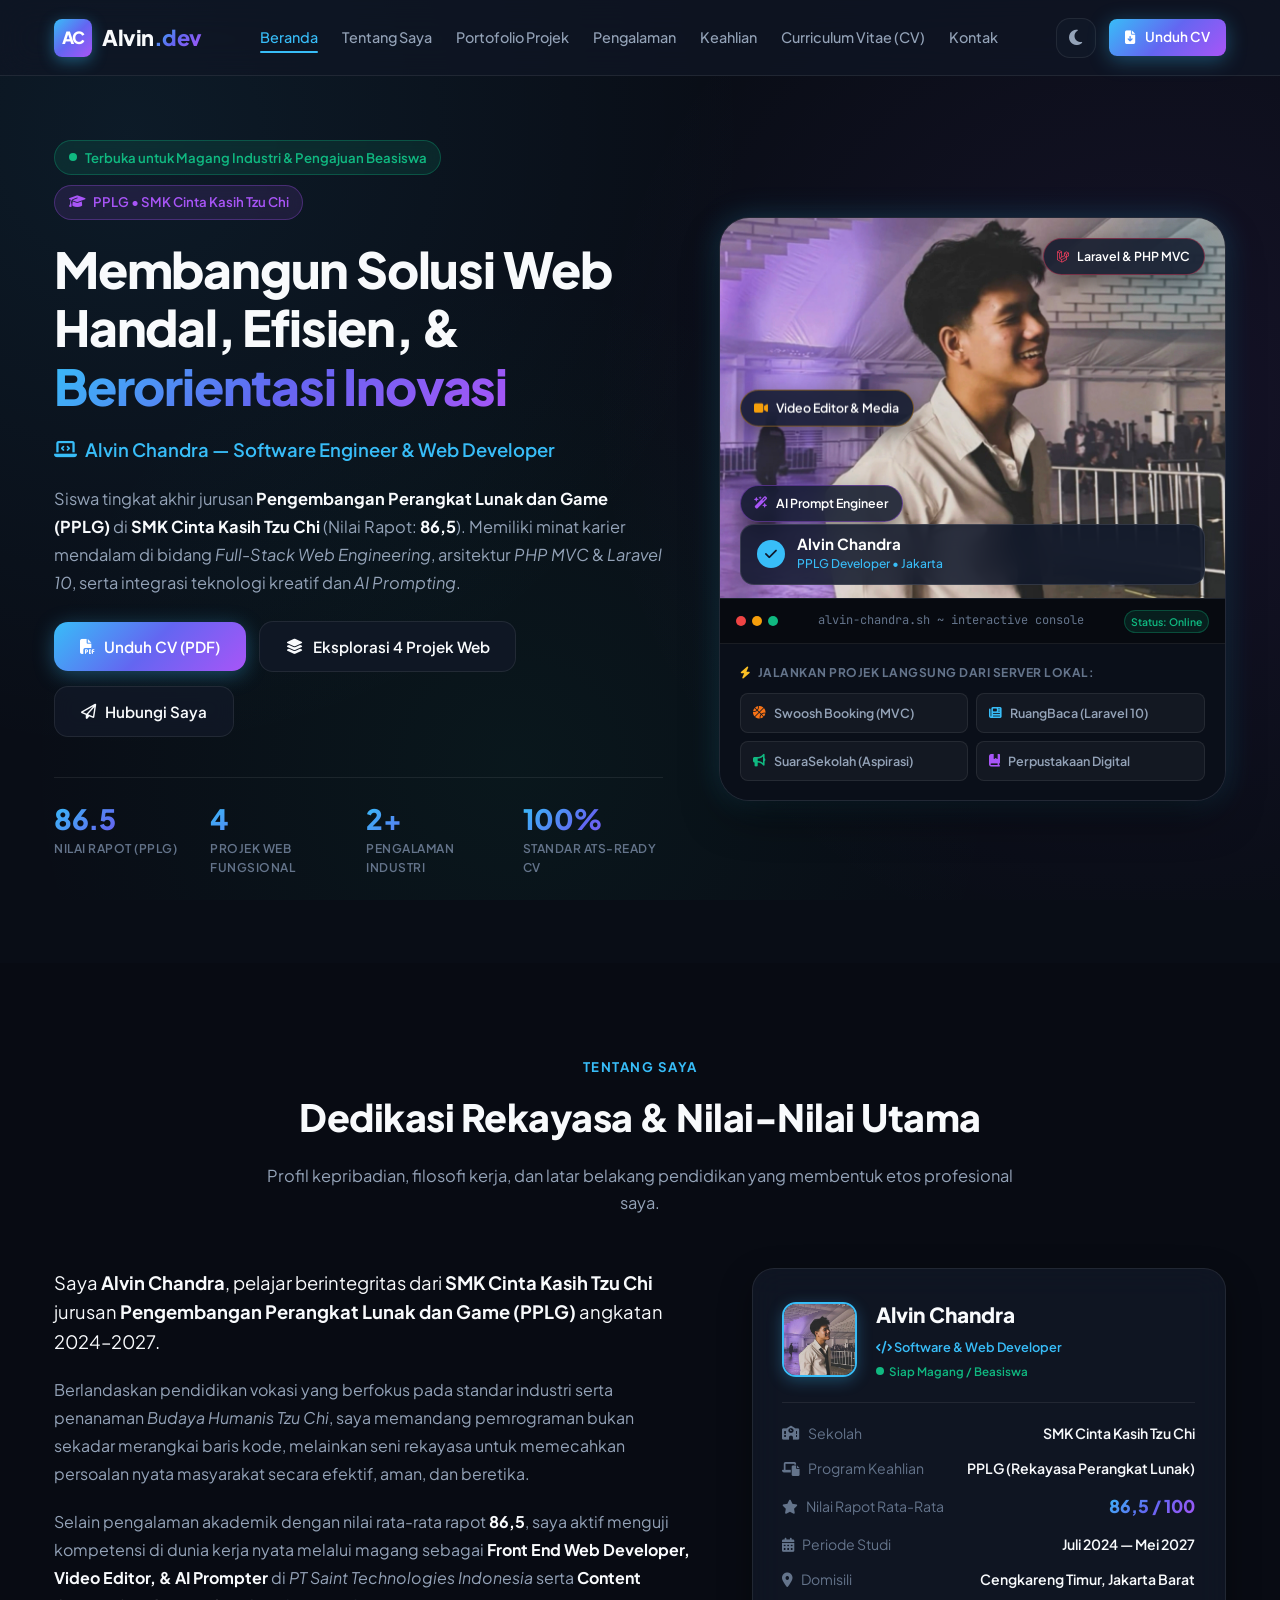
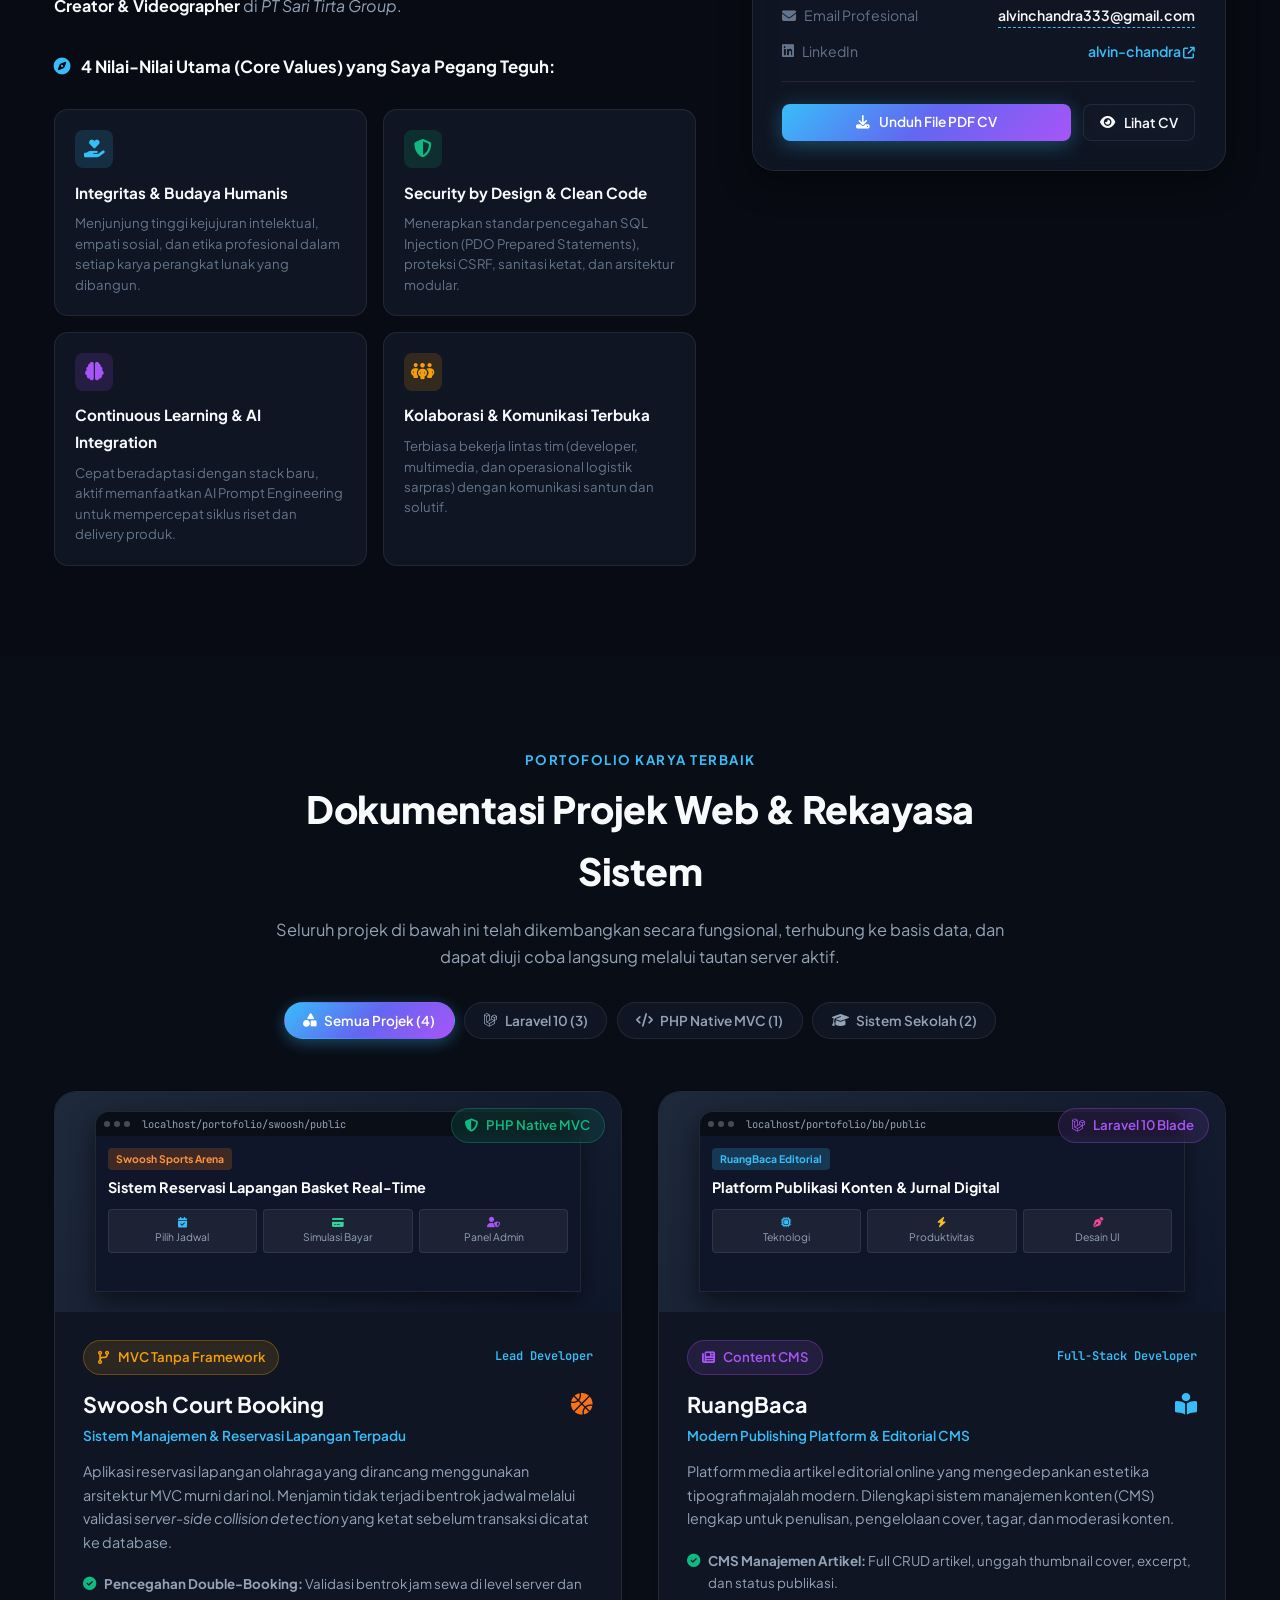
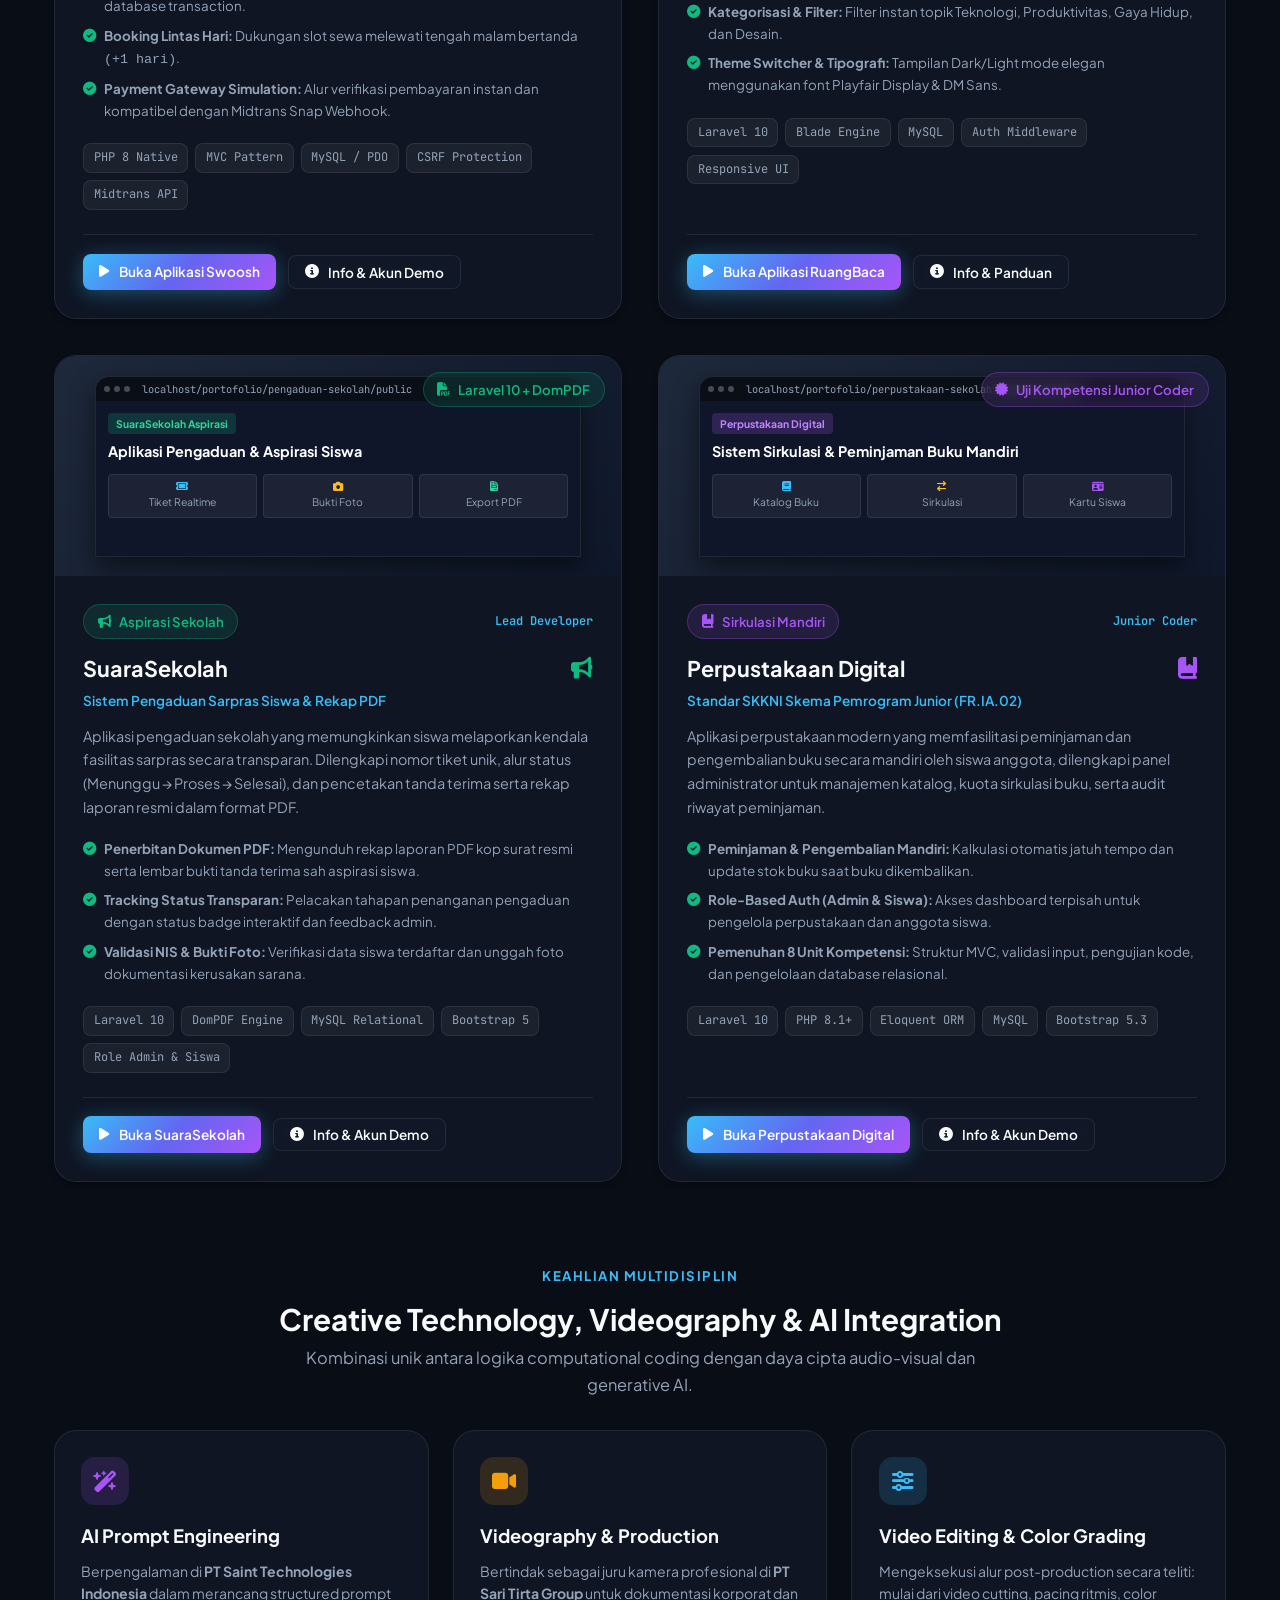
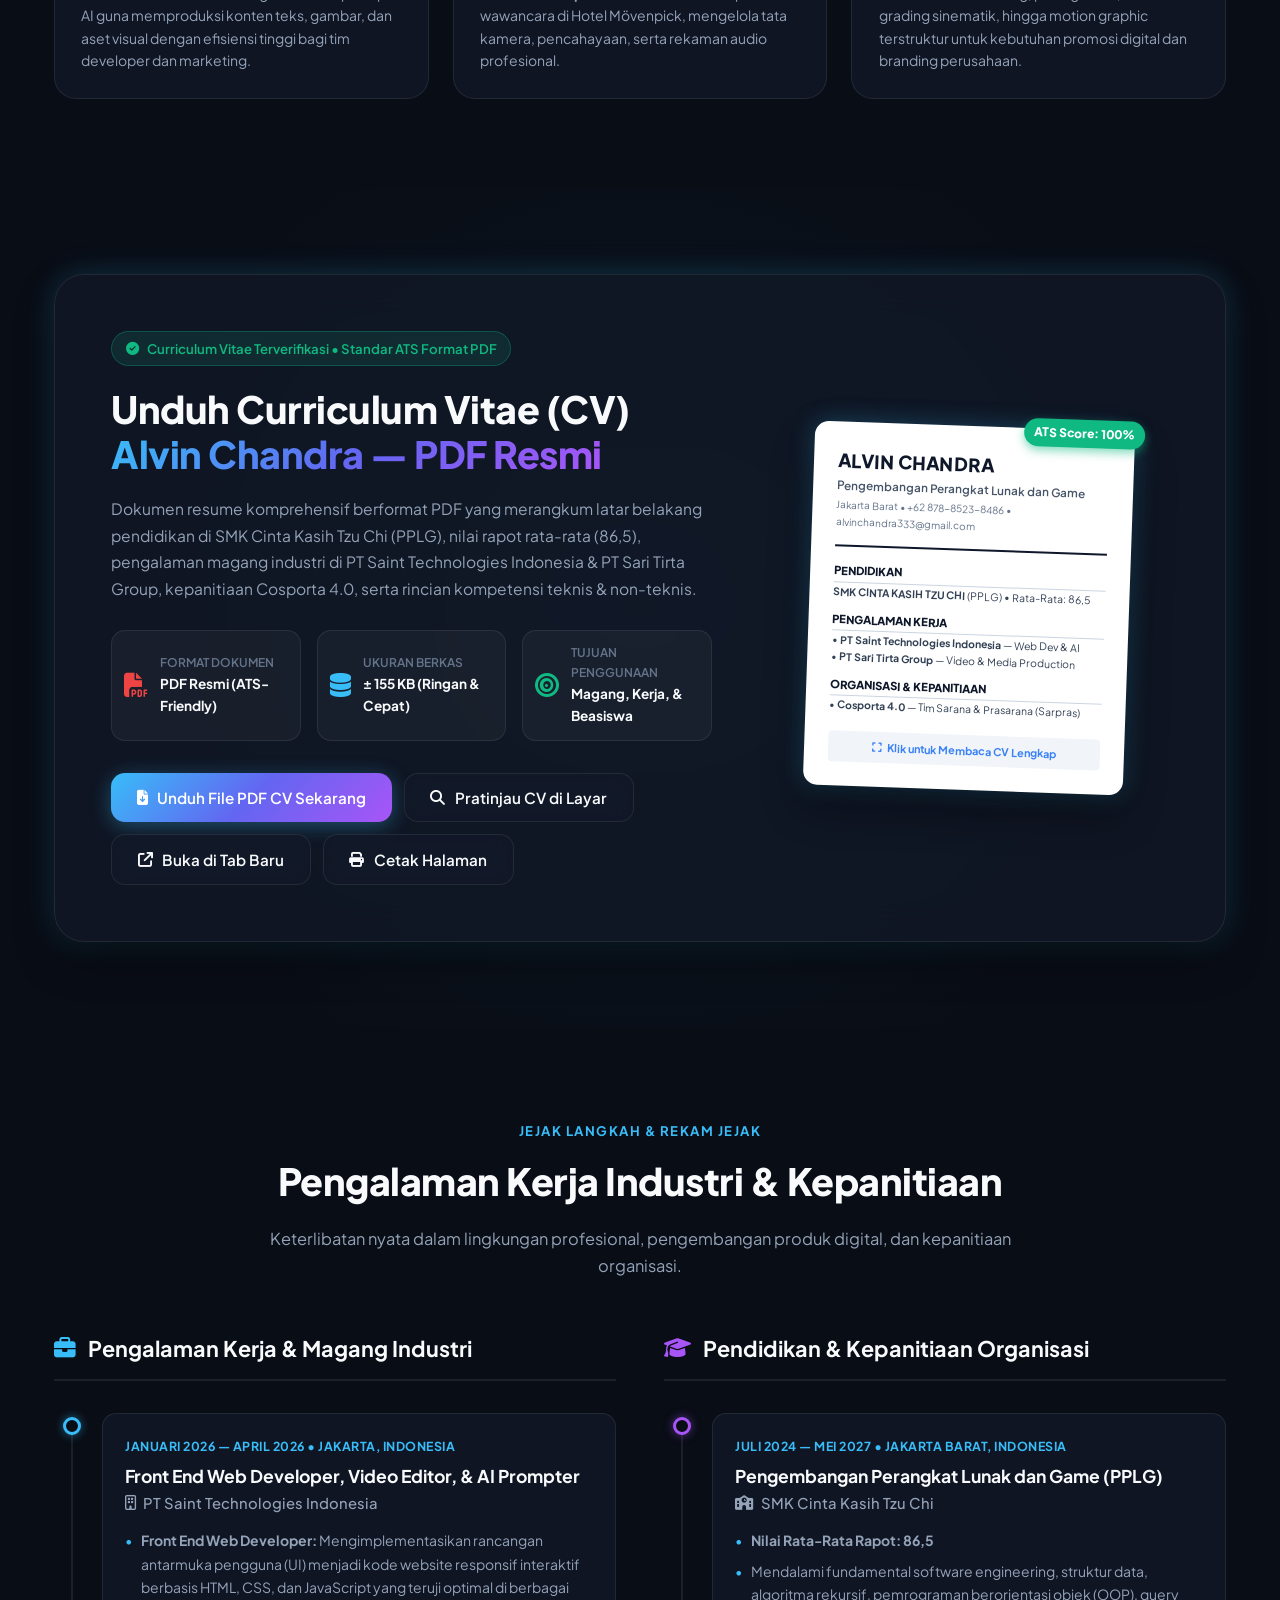
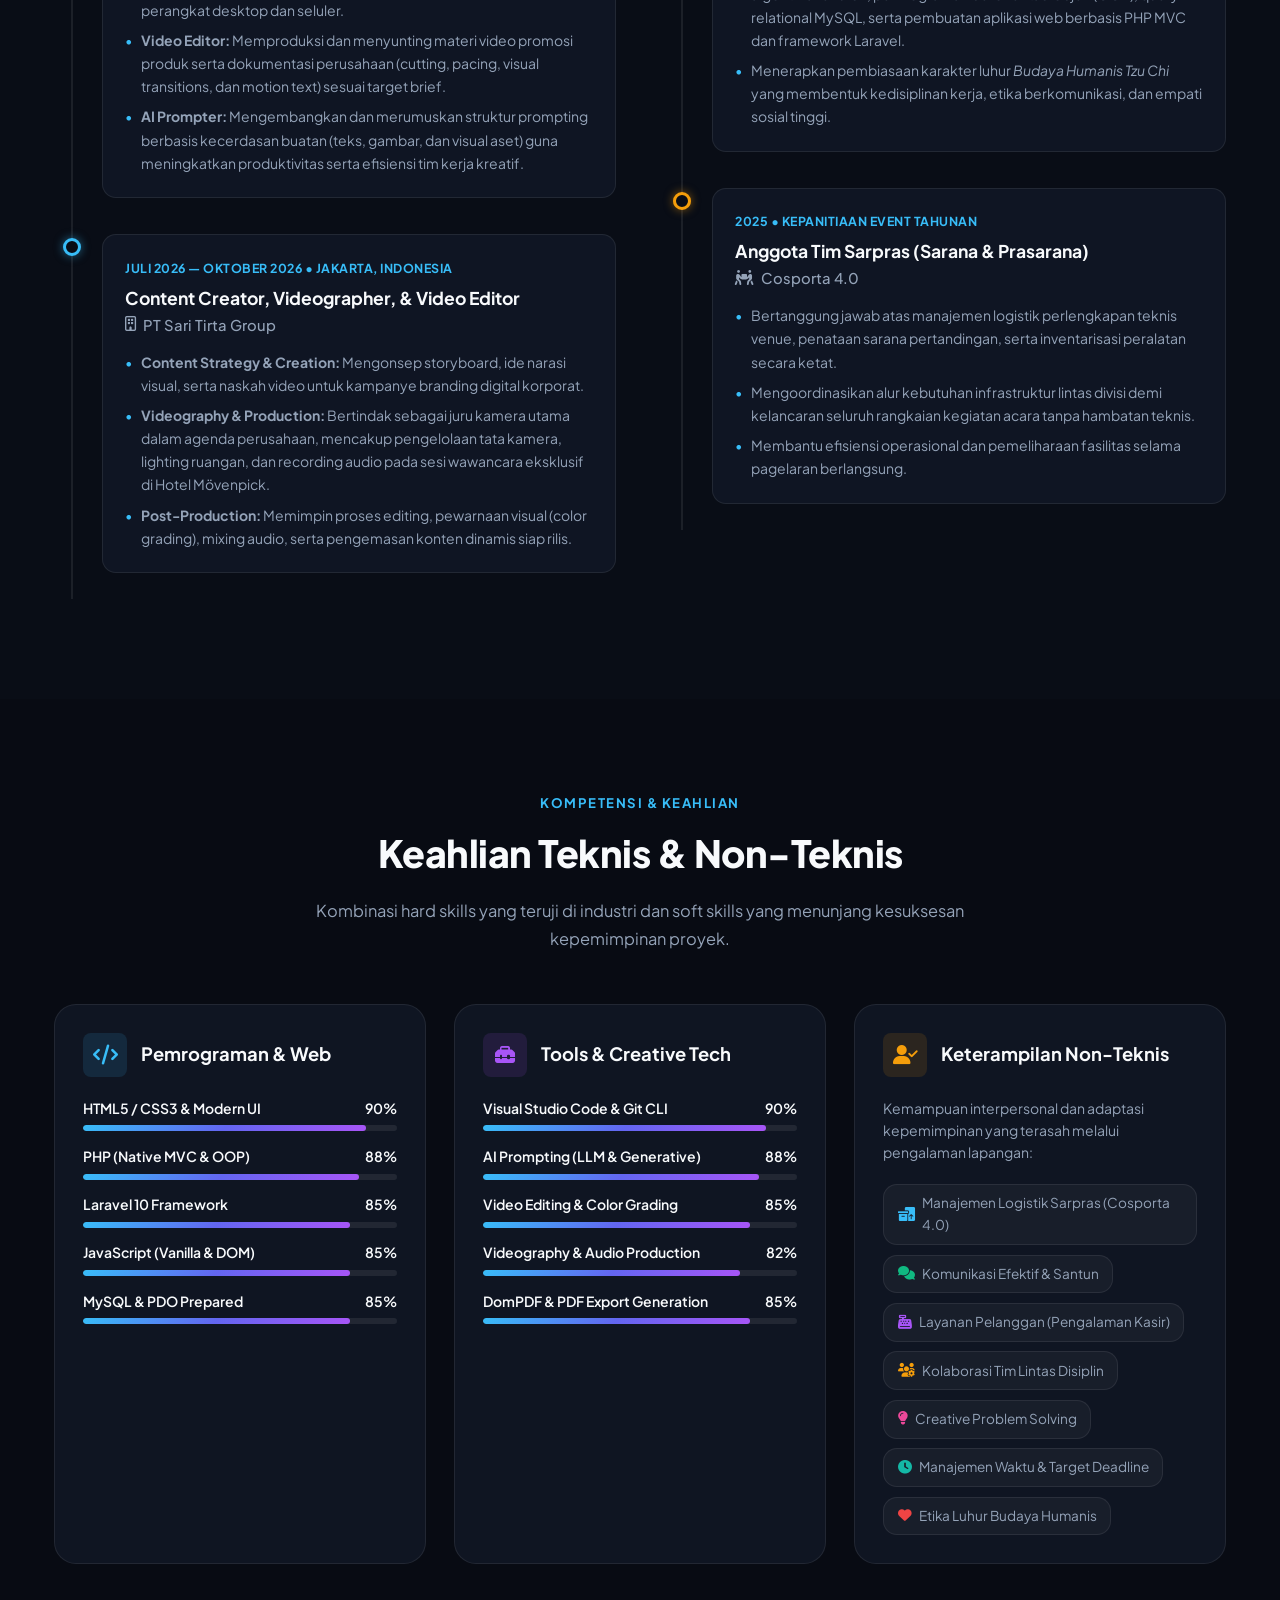
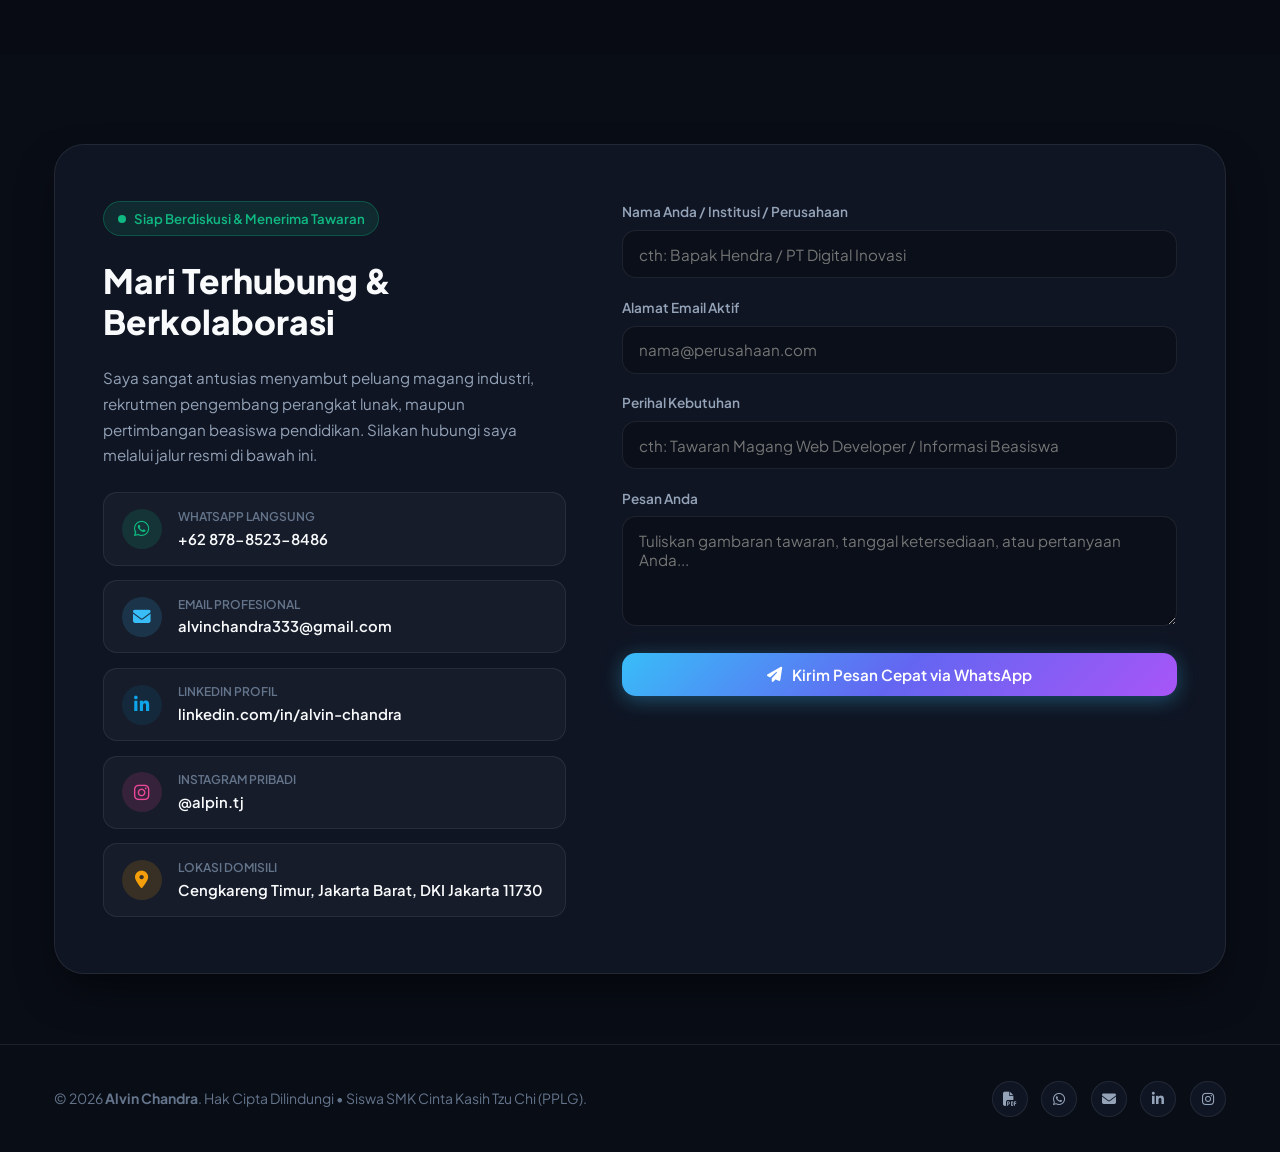
==== index.html @ ab81eb37 "feat: complete Alvin Chandra portfolio with ATS CV, new projects showcase, and responsive cyber-bent" ====
<!DOCTYPE html>
<html lang="id" data-theme="dark">
<head>
    <meta charset="UTF-8">
    <meta name="viewport" content="width=device-width, initial-scale=1.0">
    <title>Alvin Chandra — Portofolio Digital & Rekayasa Perangkat Lunak</title>
    <meta name="description" content="Portofolio resmi Alvin Chandra — Siswa SMK Cinta Kasih Tzu Chi (PPLG), Full-Stack Web Developer (PHP MVC & Laravel 10), AI Prompt Engineer, dan Multimedia Creator.">
    <meta name="author" content="Alvin Chandra">
    <meta name="keywords" content="Alvin Chandra, Portofolio, SMK Cinta Kasih Tzu Chi, PPLG, Web Developer, Laravel 10, PHP MVC, CV ATS, Magang, Beasiswa">
    
    <!-- Google Fonts -->
    <link rel="preconnect" href="https://fonts.googleapis.com">
    <link rel="preconnect" href="https://fonts.gstatic.com" crossorigin>
    <link href="https://fonts.googleapis.com/css2?family=Plus+Jakarta+Sans:ital,wght@0,300;0,400;0,500;0,600;0,700;0,800;1,400&family=JetBrains+Mono:wght@400;500;600;700&family=Playfair+Display:wght@600;700&display=swap" rel="stylesheet">
    
    <!-- Font Awesome 6 Icons -->
    <link rel="stylesheet" href="https://cdnjs.cloudflare.com/ajax/libs/font-awesome/6.5.1/css/all.min.css">
    
    <!-- Custom Stylesheet -->
    <link rel="stylesheet" href="assets/css/style.css">
    
    <link rel="icon" href="data:image/svg+xml,<svg xmlns=%22http://www.w3.org/2000/svg%22 viewBox=%220 0 100 100%22><text y=%22.9em%22 font-size=%2290%22>⚡</text></svg>">
</head>
<body>

    <!-- ==========================================================================
         NAVIGATION HEADER
         ========================================================================== -->
    <header class="site-nav">
        <div class="container nav-container">
            <a href="#home" class="brand-logo" aria-label="Alvin Chandra Portfolio Beranda">
                <span class="brand-icon">AC</span>
                <span>Alvin<span class="text-gradient">.dev</span></span>
            </a>

            <nav class="nav-links" id="nav-links">
                <a href="#home" class="nav-link active">Beranda</a>
                <a href="#about" class="nav-link">Tentang Saya</a>
                <a href="#projects" class="nav-link">Portofolio Projek</a>
                <a href="#experience" class="nav-link">Pengalaman</a>
                <a href="#skills" class="nav-link">Keahlian</a>
                <a href="#cv" class="nav-link">Curriculum Vitae (CV)</a>
                <a href="#contact" class="nav-link">Kontak</a>
            </nav>

            <div class="nav-controls">
                <button class="theme-toggle-btn" id="theme-toggle-btn" type="button" aria-label="Ubah Tema" title="Ubah Tema (Dark/Light)">
                    <i class="fa-solid fa-moon"></i>
                </button>
                <a href="assets/CV-Alvin-Chandra.pdf" download="CV-Alvin-Chandra.pdf" class="btn btn-primary btn-sm cv-nav-btn" title="Unduh CV Format PDF">
                    <i class="fa-solid fa-file-arrow-down"></i> Unduh CV
                </a>
                <button class="hamburger-btn" id="hamburger-btn" type="button" aria-label="Buka Menu Navigasi">
                    <i class="fa-solid fa-bars"></i>
                </button>
            </div>
        </div>
    </header>

    <!-- ==========================================================================
         HERO SECTION (BERANDA & PERSONAL BRANDING)
         ========================================================================== -->
    <section class="hero-section" id="home">
        <div class="container">
            <div class="hero-grid">
                <!-- Left: Personal Branding & Introduction -->
                <div class="hero-content">
                    <div class="hero-badge-wrap">
                        <span class="badge badge-emerald">
                            <span class="pulse-dot"></span>
                            <span>Terbuka untuk Magang Industri & Pengajuan Beasiswa</span>
                        </span>
                        <span class="badge badge-purple">
                            <i class="fa-solid fa-graduation-cap"></i> PPLG • SMK Cinta Kasih Tzu Chi
                        </span>
                    </div>

                    <h1 class="hero-title">
                        Membangun Solusi Web Handal, Efisien, & <br>
                        <span class="text-gradient">Berorientasi Inovasi</span>
                    </h1>

                    <div class="hero-subtitle">
                        <i class="fa-solid fa-laptop-code"></i>
                        <span>Alvin Chandra — Software Engineer & Web Developer</span>
                    </div>

                    <p class="hero-desc">
                        Siswa tingkat akhir jurusan <strong>Pengembangan Perangkat Lunak dan Game (PPLG)</strong> di <strong>SMK Cinta Kasih Tzu Chi</strong> (Nilai Rapot: <strong>86,5</strong>). Memiliki minat karier mendalam di bidang <em>Full-Stack Web Engineering</em>, arsitektur <em>PHP MVC</em> &amp; <em>Laravel 10</em>, serta integrasi teknologi kreatif dan <em>AI Prompting</em>.
                    </p>

                    <div class="hero-actions">
                        <a href="assets/CV-Alvin-Chandra.pdf" download="CV-Alvin-Chandra.pdf" class="btn btn-primary">
                            <i class="fa-solid fa-file-pdf"></i> Unduh CV (PDF)
                        </a>
                        <a href="#projects" class="btn btn-outline">
                            <i class="fa-solid fa-layer-group"></i> Eksplorasi 4 Projek Web
                        </a>
                        <a href="#contact" class="btn btn-outline">
                            <i class="fa-regular fa-paper-plane"></i> Hubungi Saya
                        </a>
                    </div>

                    <div class="hero-stats">
                        <div class="stat-item">
                            <span class="stat-number text-gradient">86.5</span>
                            <span class="stat-label">Nilai Rapot (PPLG)</span>
                        </div>
                        <div class="stat-item">
                            <span class="stat-number text-gradient">4</span>
                            <span class="stat-label">Projek Web Fungsional</span>
                        </div>
                        <div class="stat-item">
                            <span class="stat-number text-gradient">2+</span>
                            <span class="stat-label">Pengalaman Industri</span>
                        </div>
                        <div class="stat-item">
                            <span class="stat-number text-gradient">100%</span>
                            <span class="stat-label">Standar ATS-Ready CV</span>
                        </div>
                    </div>
                </div>

                <!-- Right: Unique Alvin Chandra Portrait Card & Interactive Terminal -->
                <div class="hero-visual">
                    <div class="profile-hero-card">
                        <!-- Glow Aura Decoration -->
                        <div class="profile-glow-aura"></div>

                        <!-- Portrait Image Wrapper -->
                        <div class="portrait-container">
                            <img src="assets/images/alvin-chandra.jpg" alt="Foto Alvin Chandra - Siswa SMK Cinta Kasih Tzu Chi" class="portrait-img">
                            
                            <!-- Floating Interactive Chips -->
                            <div class="floating-chip chip-top-right">
                                <i class="fa-brands fa-laravel" style="color: #f43f5e;"></i>
                                <span>Laravel &amp; PHP MVC</span>
                            </div>

                            <div class="floating-chip chip-bottom-left">
                                <i class="fa-solid fa-wand-magic-sparkles" style="color: #a855f7;"></i>
                                <span>AI Prompt Engineer</span>
                            </div>

                            <div class="floating-chip chip-mid-left">
                                <i class="fa-solid fa-video" style="color: #f59e0b;"></i>
                                <span>Video Editor &amp; Media</span>
                            </div>

                            <div class="portrait-overlay-badge">
                                <div class="verified-dot"><i class="fa-solid fa-check"></i></div>
                                <div>
                                    <div class="portrait-name">Alvin Chandra</div>
                                    <div class="portrait-role">PPLG Developer &bull; Jakarta</div>
                                </div>
                            </div>
                        </div>

                        <!-- Mini Live Console Tabs below photo -->
                        <div class="hero-card-terminal">
                            <div class="terminal-header">
                                <div class="terminal-dots">
                                    <span class="dot dot-red"></span>
                                    <span class="dot dot-yellow"></span>
                                    <span class="dot dot-green"></span>
                                </div>
                                <span class="terminal-title">alvin-chandra.sh ~ interactive console</span>
                                <span class="badge badge-emerald" style="font-size: 0.65rem; padding: 2px 6px;">Status: Online</span>
                            </div>
                            
                            <div class="hero-quick-launcher">
                                <div class="launcher-label"><i class="fa-solid fa-bolt" style="color: #fbbf24;"></i> Jalankan Projek Langsung dari Server Lokal:</div>
                                <div class="launcher-grid">
                                    <a href="./swoosh/public/" target="_blank" class="launcher-pill">
                                        <i class="fa-solid fa-basketball" style="color: #f97316;"></i>
                                        <span>Swoosh Booking (MVC)</span>
                                    </a>
                                    <a href="./bb/public/" target="_blank" class="launcher-pill">
                                        <i class="fa-solid fa-newspaper" style="color: var(--accent-cyan);"></i>
                                        <span>RuangBaca (Laravel 10)</span>
                                    </a>
                                    <a href="./pengaduan-sekolah/public/" target="_blank" class="launcher-pill">
                                        <i class="fa-solid fa-bullhorn" style="color: #10b981;"></i>
                                        <span>SuaraSekolah (Aspirasi)</span>
                                    </a>
                                    <a href="./perpustakaan-sekolah-digital/public/" target="_blank" class="launcher-pill">
                                        <i class="fa-solid fa-book-bookmark" style="color: #a855f7;"></i>
                                        <span>Perpustakaan Digital</span>
                                    </a>
                                </div>
                            </div>
                        </div>
                    </div>
                </div>
            </div>
        </div>
    </section>

    <!-- ==========================================================================
         ABOUT ME SECTION (TENTANG SAYA, NILAI UTAMA, & PENDIDIKAN)
         ========================================================================== -->
    <section id="about" class="about-section">
        <div class="container">
            <div class="section-header">
                <span class="section-tag">Tentang Saya</span>
                <h2 class="section-title">Dedikasi Rekayasa &amp; Nilai-Nilai Utama</h2>
                <p class="section-subtitle">
                    Profil kepribadian, filosofi kerja, dan latar belakang pendidikan yang membentuk etos profesional saya.
                </p>
            </div>

            <div class="about-grid">
                <!-- Narrative & Core Values Bento -->
                <div class="about-narrative">
                    <p class="lead-text">
                        Saya <strong>Alvin Chandra</strong>, pelajar berintegritas dari <strong>SMK Cinta Kasih Tzu Chi</strong> jurusan <strong>Pengembangan Perangkat Lunak dan Game (PPLG)</strong> angkatan 2024–2027.
                    </p>
                    <p>
                        Berlandaskan pendidikan vokasi yang berfokus pada standar industri serta penanaman <em>Budaya Humanis Tzu Chi</em>, saya memandang pemrograman bukan sekadar merangkai baris kode, melainkan seni rekayasa untuk memecahkan persoalan nyata masyarakat secara efektif, aman, dan beretika.
                    </p>
                    <p>
                        Selain pengalaman akademik dengan nilai rata-rata rapot <strong>86,5</strong>, saya aktif menguji kompetensi di dunia kerja nyata melalui magang sebagai <strong>Front End Web Developer, Video Editor, &amp; AI Prompter</strong> di <em>PT Saint Technologies Indonesia</em> serta <strong>Content Creator &amp; Videographer</strong> di <em>PT Sari Tirta Group</em>.
                    </p>

                    <!-- Core Values Grid (Nilai-Nilai Utama) -->
                    <div class="core-values-header">
                        <i class="fa-solid fa-compass" style="color: var(--accent-cyan);"></i>
                        <h4>4 Nilai-Nilai Utama (Core Values) yang Saya Pegang Teguh:</h4>
                    </div>

                    <div class="values-bento-grid">
                        <div class="value-card">
                            <div class="value-icon-box cyan">
                                <i class="fa-solid fa-hand-holding-heart"></i>
                            </div>
                            <h5>Integritas &amp; Budaya Humanis</h5>
                            <p>Menjunjung tinggi kejujuran intelektual, empati sosial, dan etika profesional dalam setiap karya perangkat lunak yang dibangun.</p>
                        </div>

                        <div class="value-card">
                            <div class="value-icon-box emerald">
                                <i class="fa-solid fa-shield-halved"></i>
                            </div>
                            <h5>Security by Design &amp; Clean Code</h5>
                            <p>Menerapkan standar pencegahan SQL Injection (PDO Prepared Statements), proteksi CSRF, sanitasi ketat, dan arsitektur modular.</p>
                        </div>

                        <div class="value-card">
                            <div class="value-icon-box purple">
                                <i class="fa-solid fa-brain"></i>
                            </div>
                            <h5>Continuous Learning &amp; AI Integration</h5>
                            <p>Cepat beradaptasi dengan stack baru, aktif memanfaatkan AI Prompt Engineering untuk mempercepat siklus riset dan delivery produk.</p>
                        </div>

                        <div class="value-card">
                            <div class="value-icon-box amber">
                                <i class="fa-solid fa-people-group"></i>
                            </div>
                            <h5>Kolaborasi &amp; Komunikasi Terbuka</h5>
                            <p>Terbiasa bekerja lintas tim (developer, multimedia, dan operasional logistik sarpras) dengan komunikasi santun dan solutif.</p>
                        </div>
                    </div>
                </div>

                <!-- Profile Info Card -->
                <div class="about-profile-card">
                    <div class="profile-card-header">
                        <img src="assets/images/alvin-chandra.jpg" alt="Alvin Chandra" class="card-avatar-img">
                        <div class="card-avatar-meta">
                            <h4>Alvin Chandra</h4>
                            <span class="role-badge"><i class="fa-solid fa-code"></i> Software &amp; Web Developer</span>
                            <span class="status-badge"><span class="pulse-dot"></span> Siap Magang / Beasiswa</span>
                        </div>
                    </div>

                    <div class="profile-quick-info">
                        <div class="info-item">
                            <span><i class="fa-solid fa-school"></i> Sekolah</span>
                            <span>SMK Cinta Kasih Tzu Chi</span>
                        </div>
                        <div class="info-item">
                            <span><i class="fa-solid fa-laptop-file"></i> Program Keahlian</span>
                            <span>PPLG (Rekayasa Perangkat Lunak)</span>
                        </div>
                        <div class="info-item">
                            <span><i class="fa-solid fa-star"></i> Nilai Rapot Rata-Rata</span>
                            <span class="text-gradient" style="font-weight: 800; font-size: 1.1rem;">86,5 / 100</span>
                        </div>
                        <div class="info-item">
                            <span><i class="fa-solid fa-calendar-days"></i> Periode Studi</span>
                            <span>Juli 2024 — Mei 2027</span>
                        </div>
                        <div class="info-item">
                            <span><i class="fa-solid fa-location-dot"></i> Domisili</span>
                            <span>Cengkareng Timur, Jakarta Barat</span>
                        </div>
                        <div class="info-item">
                            <span><i class="fa-solid fa-envelope"></i> Email Profesional</span>
                            <span class="copyable-text" data-copy="alvinchandra333@gmail.com" title="Klik untuk salin">alvinchandra333@gmail.com</span>
                        </div>
                        <div class="info-item">
                            <span><i class="fa-brands fa-linkedin"></i> LinkedIn</span>
                            <a href="https://www.linkedin.com/in/alvin-chandra" target="_blank" style="color: var(--accent-cyan); font-weight: 600;">alvin-chandra <i class="fa-solid fa-arrow-up-right-from-square" style="font-size: 0.75rem;"></i></a>
                        </div>
                    </div>

                    <div class="profile-card-cta">
                        <a href="assets/CV-Alvin-Chandra.pdf" download="CV-Alvin-Chandra.pdf" class="btn btn-primary btn-sm" style="flex: 1;">
                            <i class="fa-solid fa-download"></i> Unduh File PDF CV
                        </a>
                        <button class="btn btn-outline btn-sm" data-preview-cv title="Pratinjau CV">
                            <i class="fa-solid fa-eye"></i> Lihat CV
                        </button>
                    </div>
                </div>
            </div>
        </div>
    </section>

    <!-- ==========================================================================
         FEATURED PROJECTS SECTION (PORTOFOLIO KARYA & PROJEK BARU)
         ========================================================================== -->
    <section id="projects" class="projects-section">
        <div class="container">
            <div class="section-header">
                <span class="section-tag">Portofolio Karya Terbaik</span>
                <h2 class="section-title">Dokumentasi Projek Web &amp; Rekayasa Sistem</h2>
                <p class="section-subtitle">
                    Seluruh projek di bawah ini telah dikembangkan secara fungsional, terhubung ke basis data, dan dapat diuji coba langsung melalui tautan server aktif.
                </p>

                <!-- Project Category Filters -->
                <div class="project-filter-bar">
                    <button class="filter-btn active" data-filter="all"><i class="fa-solid fa-shapes"></i> Semua Projek (4)</button>
                    <button class="filter-btn" data-filter="laravel"><i class="fa-brands fa-laravel"></i> Laravel 10 (3)</button>
                    <button class="filter-btn" data-filter="mvc"><i class="fa-solid fa-code"></i> PHP Native MVC (1)</button>
                    <button class="filter-btn" data-filter="school"><i class="fa-solid fa-graduation-cap"></i> Sistem Sekolah (2)</button>
                </div>
            </div>

            <div class="projects-grid" id="projects-grid">
                
                <!-- PROJECT 1: SWOOSH (PHP Native MVC) -->
                <div class="project-card" data-category="mvc">
                    <div class="project-visual">
                        <div class="project-badge-tag">
                            <span class="badge badge-emerald"><i class="fa-solid fa-shield-halved"></i> PHP Native MVC</span>
                        </div>
                        <div class="project-preview-mockup mockup-swoosh">
                            <div class="mockup-bar">
                                <span class="mockup-dot"></span>
                                <span class="mockup-dot"></span>
                                <span class="mockup-dot"></span>
                                <span class="mockup-url">localhost/portofolio/swoosh/public</span>
                            </div>
                            <div class="mockup-body">
                                <span class="mockup-hero-badge" style="background: rgba(249, 115, 22, 0.2); color: #fb923c;">Swoosh Sports Arena</span>
                                <div class="mockup-title">Sistem Reservasi Lapangan Basket Real-Time</div>
                                <div class="mockup-grid">
                                    <div class="mockup-box"><i class="fa-solid fa-calendar-check" style="color: #38bdf8;"></i><span>Pilih Jadwal</span></div>
                                    <div class="mockup-box"><i class="fa-solid fa-credit-card" style="color: #34d399;"></i><span>Simulasi Bayar</span></div>
                                    <div class="mockup-box"><i class="fa-solid fa-user-shield" style="color: #a855f7;"></i><span>Panel Admin</span></div>
                                </div>
                            </div>
                        </div>
                    </div>

                    <div class="project-content">
                        <div class="project-meta-row">
                            <span class="badge badge-amber"><i class="fa-solid fa-code-branch"></i> MVC Tanpa Framework</span>
                            <span class="project-role-badge">Lead Developer</span>
                        </div>

                        <div class="project-title-group">
                            <h3 class="project-title">
                                <span>Swoosh Court Booking</span>
                                <i class="fa-solid fa-basketball" style="color: #f97316;"></i>
                            </h3>
                            <div class="project-subtitle">Sistem Manajemen &amp; Reservasi Lapangan Terpadu</div>
                        </div>

                        <p class="project-desc">
                            Aplikasi reservasi lapangan olahraga yang dirancang menggunakan arsitektur MVC murni dari nol. Menjamin tidak terjadi bentrok jadwal melalui validasi <em>server-side collision detection</em> yang ketat sebelum transaksi dicatat ke database.
                        </p>

                        <div class="project-highlights">
                            <div class="project-highlight-item">
                                <i class="fa-solid fa-circle-check"></i>
                                <span><strong>Pencegahan Double-Booking:</strong> Validasi bentrok jam sewa di level server dan database transaction.</span>
                            </div>
                            <div class="project-highlight-item">
                                <i class="fa-solid fa-circle-check"></i>
                                <span><strong>Booking Lintas Hari:</strong> Dukungan slot sewa melewati tengah malam bertanda <code>(+1 hari)</code>.</span>
                            </div>
                            <div class="project-highlight-item">
                                <i class="fa-solid fa-circle-check"></i>
                                <span><strong>Payment Gateway Simulation:</strong> Alur verifikasi pembayaran instan dan kompatibel dengan Midtrans Snap Webhook.</span>
                            </div>
                        </div>

                        <div class="project-tech-tags">
                            <span class="tech-tag">PHP 8 Native</span>
                            <span class="tech-tag">MVC Pattern</span>
                            <span class="tech-tag">MySQL / PDO</span>
                            <span class="tech-tag">CSRF Protection</span>
                            <span class="tech-tag">Midtrans API</span>
                        </div>

                        <div class="project-actions">
                            <a href="./swoosh/public/" target="_blank" class="btn btn-primary btn-sm">
                                <i class="fa-solid fa-play"></i> Buka Aplikasi Swoosh
                            </a>
                            <button class="btn btn-outline btn-sm" data-open-modal="swoosh">
                                <i class="fa-solid fa-circle-info"></i> Info &amp; Akun Demo
                            </button>
                        </div>
                    </div>
                </div>

                <!-- PROJECT 2: RUANGBACA (Laravel 10 CMS) -->
                <div class="project-card" data-category="laravel">
                    <div class="project-visual">
                        <div class="project-badge-tag">
                            <span class="badge badge-purple"><i class="fa-brands fa-laravel"></i> Laravel 10 Blade</span>
                        </div>
                        <div class="project-preview-mockup mockup-ruangbaca">
                            <div class="mockup-bar">
                                <span class="mockup-dot"></span>
                                <span class="mockup-dot"></span>
                                <span class="mockup-dot"></span>
                                <span class="mockup-url">localhost/portofolio/bb/public</span>
                            </div>
                            <div class="mockup-body">
                                <span class="mockup-hero-badge" style="background: rgba(56, 189, 248, 0.2); color: #38bdf8;">RuangBaca Editorial</span>
                                <div class="mockup-title">Platform Publikasi Konten &amp; Jurnal Digital</div>
                                <div class="mockup-grid">
                                    <div class="mockup-box"><i class="fa-solid fa-microchip" style="color: #38bdf8;"></i><span>Teknologi</span></div>
                                    <div class="mockup-box"><i class="fa-solid fa-bolt" style="color: #fbbf24;"></i><span>Produktivitas</span></div>
                                    <div class="mockup-box"><i class="fa-solid fa-pen-nib" style="color: #ec4899;"></i><span>Desain UI</span></div>
                                </div>
                            </div>
                        </div>
                    </div>

                    <div class="project-content">
                        <div class="project-meta-row">
                            <span class="badge badge-purple"><i class="fa-solid fa-newspaper"></i> Content CMS</span>
                            <span class="project-role-badge">Full-Stack Developer</span>
                        </div>

                        <div class="project-title-group">
                            <h3 class="project-title">
                                <span>RuangBaca</span>
                                <i class="fa-solid fa-book-open-reader" style="color: var(--accent-cyan);"></i>
                            </h3>
                            <div class="project-subtitle">Modern Publishing Platform &amp; Editorial CMS</div>
                        </div>

                        <p class="project-desc">
                            Platform media artikel editorial online yang mengedepankan estetika tipografi majalah modern. Dilengkapi sistem manajemen konten (CMS) lengkap untuk penulisan, pengelolaan cover, tagar, dan moderasi konten.
                        </p>

                        <div class="project-highlights">
                            <div class="project-highlight-item">
                                <i class="fa-solid fa-circle-check"></i>
                                <span><strong>CMS Manajemen Artikel:</strong> Full CRUD artikel, unggah thumbnail cover, excerpt, dan status publikasi.</span>
                            </div>
                            <div class="project-highlight-item">
                                <i class="fa-solid fa-circle-check"></i>
                                <span><strong>Kategorisasi &amp; Filter:</strong> Filter instan topik Teknologi, Produktivitas, Gaya Hidup, dan Desain.</span>
                            </div>
                            <div class="project-highlight-item">
                                <i class="fa-solid fa-circle-check"></i>
                                <span><strong>Theme Switcher &amp; Tipografi:</strong> Tampilan Dark/Light mode elegan menggunakan font Playfair Display &amp; DM Sans.</span>
                            </div>
                        </div>

                        <div class="project-tech-tags">
                            <span class="tech-tag">Laravel 10</span>
                            <span class="tech-tag">Blade Engine</span>
                            <span class="tech-tag">MySQL</span>
                            <span class="tech-tag">Auth Middleware</span>
                            <span class="tech-tag">Responsive UI</span>
                        </div>

                        <div class="project-actions">
                            <a href="./bb/public/" target="_blank" class="btn btn-primary btn-sm">
                                <i class="fa-solid fa-play"></i> Buka Aplikasi RuangBaca
                            </a>
                            <button class="btn btn-outline btn-sm" data-open-modal="ruangbaca">
                                <i class="fa-solid fa-circle-info"></i> Info &amp; Panduan
                            </button>
                        </div>
                    </div>
                </div>

                <!-- PROJECT 3: SUARASEKOLAH (Laravel 10 Pengaduan Sekolah) -->
                <div class="project-card" data-category="laravel school">
                    <div class="project-visual">
                        <div class="project-badge-tag">
                            <span class="badge badge-emerald"><i class="fa-solid fa-file-pdf"></i> Laravel 10 + DomPDF</span>
                        </div>
                        <div class="project-preview-mockup mockup-suarasekolah">
                            <div class="mockup-bar">
                                <span class="mockup-dot"></span>
                                <span class="mockup-dot"></span>
                                <span class="mockup-dot"></span>
                                <span class="mockup-url">localhost/portofolio/pengaduan-sekolah/public</span>
                            </div>
                            <div class="mockup-body">
                                <span class="mockup-hero-badge" style="background: rgba(16, 185, 129, 0.2); color: #34d399;">SuaraSekolah Aspirasi</span>
                                <div class="mockup-title">Aplikasi Pengaduan &amp; Aspirasi Siswa</div>
                                <div class="mockup-grid">
                                    <div class="mockup-box"><i class="fa-solid fa-ticket" style="color: #38bdf8;"></i><span>Tiket Realtime</span></div>
                                    <div class="mockup-box"><i class="fa-solid fa-camera" style="color: #fbbf24;"></i><span>Bukti Foto</span></div>
                                    <div class="mockup-box"><i class="fa-solid fa-file-invoice" style="color: #34d399;"></i><span>Export PDF</span></div>
                                </div>
                            </div>
                        </div>
                    </div>

                    <div class="project-content">
                        <div class="project-meta-row">
                            <span class="badge badge-emerald"><i class="fa-solid fa-bullhorn"></i> Aspirasi Sekolah</span>
                            <span class="project-role-badge">Lead Developer</span>
                        </div>

                        <div class="project-title-group">
                            <h3 class="project-title">
                                <span>SuaraSekolah</span>
                                <i class="fa-solid fa-bullhorn" style="color: #10b981;"></i>
                            </h3>
                            <div class="project-subtitle">Sistem Pengaduan Sarpras Siswa &amp; Rekap PDF</div>
                        </div>

                        <p class="project-desc">
                            Aplikasi pengaduan sekolah yang memungkinkan siswa melaporkan kendala fasilitas sarpras secara transparan. Dilengkapi nomor tiket unik, alur status (Menunggu &rarr; Proses &rarr; Selesai), dan pencetakan tanda terima serta rekap laporan resmi dalam format PDF.
                        </p>

                        <div class="project-highlights">
                            <div class="project-highlight-item">
                                <i class="fa-solid fa-circle-check"></i>
                                <span><strong>Penerbitan Dokumen PDF:</strong> Mengunduh rekap laporan PDF kop surat resmi serta lembar bukti tanda terima sah aspirasi siswa.</span>
                            </div>
                            <div class="project-highlight-item">
                                <i class="fa-solid fa-circle-check"></i>
                                <span><strong>Tracking Status Transparan:</strong> Pelacakan tahapan penanganan pengaduan dengan status badge interaktif dan feedback admin.</span>
                            </div>
                            <div class="project-highlight-item">
                                <i class="fa-solid fa-circle-check"></i>
                                <span><strong>Validasi NIS &amp; Bukti Foto:</strong> Verifikasi data siswa terdaftar dan unggah foto dokumentasi kerusakan sarana.</span>
                            </div>
                        </div>

                        <div class="project-tech-tags">
                            <span class="tech-tag">Laravel 10</span>
                            <span class="tech-tag">DomPDF Engine</span>
                            <span class="tech-tag">MySQL Relational</span>
                            <span class="tech-tag">Bootstrap 5</span>
                            <span class="tech-tag">Role Admin &amp; Siswa</span>
                        </div>

                        <div class="project-actions">
                            <a href="./pengaduan-sekolah/public/" target="_blank" class="btn btn-primary btn-sm">
                                <i class="fa-solid fa-play"></i> Buka SuaraSekolah
                            </a>
                            <button class="btn btn-outline btn-sm" data-open-modal="pengaduan_sekolah">
                                <i class="fa-solid fa-circle-info"></i> Info &amp; Akun Demo
                            </button>
                        </div>
                    </div>
                </div>

                <!-- PROJECT 4: PERPUSTAKAAN SEKOLAH DIGITAL (Laravel 10 Junior Coder) -->
                <div class="project-card" data-category="laravel school">
                    <div class="project-visual">
                        <div class="project-badge-tag">
                            <span class="badge badge-purple"><i class="fa-solid fa-certificate"></i> Uji Kompetensi Junior Coder</span>
                        </div>
                        <div class="project-preview-mockup mockup-perpustakaan">
                            <div class="mockup-bar">
                                <span class="mockup-dot"></span>
                                <span class="mockup-dot"></span>
                                <span class="mockup-dot"></span>
                                <span class="mockup-url">localhost/portofolio/perpustakaan-sekolah-digital/public</span>
                            </div>
                            <div class="mockup-body">
                                <span class="mockup-hero-badge" style="background: rgba(168, 85, 247, 0.2); color: #c084fc;">Perpustakaan Digital</span>
                                <div class="mockup-title">Sistem Sirkulasi &amp; Peminjaman Buku Mandiri</div>
                                <div class="mockup-grid">
                                    <div class="mockup-box"><i class="fa-solid fa-book" style="color: #38bdf8;"></i><span>Katalog Buku</span></div>
                                    <div class="mockup-box"><i class="fa-solid fa-arrow-right-arrow-left" style="color: #fbbf24;"></i><span>Sirkulasi</span></div>
                                    <div class="mockup-box"><i class="fa-solid fa-id-card" style="color: #a855f7;"></i><span>Kartu Siswa</span></div>
                                </div>
                            </div>
                        </div>
                    </div>

                    <div class="project-content">
                        <div class="project-meta-row">
                            <span class="badge badge-purple"><i class="fa-solid fa-book-bookmark"></i> Sirkulasi Mandiri</span>
                            <span class="project-role-badge">Junior Coder</span>
                        </div>

                        <div class="project-title-group">
                            <h3 class="project-title">
                                <span>Perpustakaan Digital</span>
                                <i class="fa-solid fa-book-bookmark" style="color: #a855f7;"></i>
                            </h3>
                            <div class="project-subtitle">Standar SKKNI Skema Pemrogram Junior (FR.IA.02)</div>
                        </div>

                        <p class="project-desc">
                            Aplikasi perpustakaan modern yang memfasilitasi peminjaman dan pengembalian buku secara mandiri oleh siswa anggota, dilengkapi panel administrator untuk manajemen katalog, kuota sirkulasi buku, serta audit riwayat peminjaman.
                        </p>

                        <div class="project-highlights">
                            <div class="project-highlight-item">
                                <i class="fa-solid fa-circle-check"></i>
                                <span><strong>Peminjaman &amp; Pengembalian Mandiri:</strong> Kalkulasi otomatis jatuh tempo dan update stok buku saat buku dikembalikan.</span>
                            </div>
                            <div class="project-highlight-item">
                                <i class="fa-solid fa-circle-check"></i>
                                <span><strong>Role-Based Auth (Admin &amp; Siswa):</strong> Akses dashboard terpisah untuk pengelola perpustakaan dan anggota siswa.</span>
                            </div>
                            <div class="project-highlight-item">
                                <i class="fa-solid fa-circle-check"></i>
                                <span><strong>Pemenuhan 8 Unit Kompetensi:</strong> Struktur MVC, validasi input, pengujian kode, dan pengelolaan database relasional.</span>
                            </div>
                        </div>

                        <div class="project-tech-tags">
                            <span class="tech-tag">Laravel 10</span>
                            <span class="tech-tag">PHP 8.1+</span>
                            <span class="tech-tag">Eloquent ORM</span>
                            <span class="tech-tag">MySQL</span>
                            <span class="tech-tag">Bootstrap 5.3</span>
                        </div>

                        <div class="project-actions">
                            <a href="./perpustakaan-sekolah-digital/public/" target="_blank" class="btn btn-primary btn-sm">
                                <i class="fa-solid fa-play"></i> Buka Perpustakaan Digital
                            </a>
                            <button class="btn btn-outline btn-sm" data-open-modal="perpustakaan_digital">
                                <i class="fa-solid fa-circle-info"></i> Info &amp; Akun Demo
                            </button>
                        </div>
                    </div>
                </div>

            </div>

            <!-- CREATIVE, VIDEOGRAPHY & AI PROMPTING SHOWCASE -->
            <div class="creative-section-block">
                <div class="section-header" style="margin-bottom: 2rem;">
                    <span class="section-tag">Keahlian Multidisiplin</span>
                    <h3 style="font-size: 1.85rem; font-weight: 700;">Creative Technology, Videography &amp; AI Integration</h3>
                    <p class="section-subtitle">Kombinasi unik antara logika computational coding dengan daya cipta audio-visual dan generative AI.</p>
                </div>

                <div class="creative-showcase-grid">
                    <div class="creative-card">
                        <div class="creative-icon-wrap ai">
                            <i class="fa-solid fa-wand-magic-sparkles"></i>
                        </div>
                        <h4 class="creative-card-title">AI Prompt Engineering</h4>
                        <p class="creative-card-desc">
                            Berpengalaman di <strong>PT Saint Technologies Indonesia</strong> dalam merancang structured prompt AI guna memproduksi konten teks, gambar, dan aset visual dengan efisiensi tinggi bagi tim developer dan marketing.
                        </p>
                    </div>

                    <div class="creative-card">
                        <div class="creative-icon-wrap camera">
                            <i class="fa-solid fa-video"></i>
                        </div>
                        <h4 class="creative-card-title">Videography &amp; Production</h4>
                        <p class="creative-card-desc">
                            Bertindak sebagai juru kamera profesional di <strong>PT Sari Tirta Group</strong> untuk dokumentasi korporat dan wawancara di Hotel Mövenpick, mengelola tata kamera, pencahayaan, serta rekaman audio profesional.
                        </p>
                    </div>

                    <div class="creative-card">
                        <div class="creative-icon-wrap video">
                            <i class="fa-solid fa-sliders"></i>
                        </div>
                        <h4 class="creative-card-title">Video Editing &amp; Color Grading</h4>
                        <p class="creative-card-desc">
                            Mengeksekusi alur post-production secara teliti: mulai dari video cutting, pacing ritmis, color grading sinematik, hingga motion graphic terstruktur untuk kebutuhan promosi digital dan branding perusahaan.
                        </p>
                    </div>
                </div>
            </div>
        </div>
    </section>

    <!-- ==========================================================================
         DEDICATED CV (RESUME) DOWNLOAD & PREVIEW SECTION
         ========================================================================== -->
    <section id="cv" class="cv-section">
        <div class="container">
            <div class="cv-banner-card">
                <div class="cv-banner-content">
                    <div class="badge badge-emerald" style="width: fit-content;">
                        <i class="fa-solid fa-circle-check"></i>
                        <span>Curriculum Vitae Terverifikasi • Standar ATS Format PDF</span>
                    </div>

                    <h2 class="cv-banner-title">
                        Unduh Curriculum Vitae (CV) <br>
                        <span class="text-gradient">Alvin Chandra — PDF Resmi</span>
                    </h2>

                    <p class="cv-banner-desc">
                        Dokumen resume komprehensif berformat PDF yang merangkum latar belakang pendidikan di SMK Cinta Kasih Tzu Chi (PPLG), nilai rapot rata-rata (86,5), pengalaman magang industri di PT Saint Technologies Indonesia &amp; PT Sari Tirta Group, kepanitiaan Cosporta 4.0, serta rincian kompetensi teknis &amp; non-teknis.
                    </p>

                    <div class="cv-specs-grid">
                        <div class="cv-spec-item">
                            <i class="fa-solid fa-file-pdf" style="color: #ef4444;"></i>
                            <div>
                                <div class="cv-spec-name">Format Dokumen</div>
                                <div class="cv-spec-val">PDF Resmi (ATS-Friendly)</div>
                            </div>
                        </div>
                        <div class="cv-spec-item">
                            <i class="fa-solid fa-database" style="color: var(--accent-cyan);"></i>
                            <div>
                                <div class="cv-spec-name">Ukuran Berkas</div>
                                <div class="cv-spec-val">&plusmn; 155 KB (Ringan &amp; Cepat)</div>
                            </div>
                        </div>
                        <div class="cv-spec-item">
                            <i class="fa-solid fa-bullseye" style="color: #10b981;"></i>
                            <div>
                                <div class="cv-spec-name">Tujuan Penggunaan</div>
                                <div class="cv-spec-val">Magang, Kerja, &amp; Beasiswa</div>
                            </div>
                        </div>
                    </div>

                    <div class="cv-cta-actions">
                        <a href="assets/CV-Alvin-Chandra.pdf" download="CV-Alvin-Chandra.pdf" class="btn btn-primary">
                            <i class="fa-solid fa-file-arrow-down"></i> Unduh File PDF CV Sekarang
                        </a>
                        <button class="btn btn-outline" data-preview-cv>
                            <i class="fa-solid fa-magnifying-glass"></i> Pratinjau CV di Layar
                        </button>
                        <a href="assets/CV-Alvin-Chandra.pdf" target="_blank" class="btn btn-outline" title="Buka Dokumen PDF di Tab Baru">
                            <i class="fa-solid fa-arrow-up-right-from-square"></i> Buka di Tab Baru
                        </a>
                        <button class="btn btn-outline" onclick="window.print()" title="Cetak CV Langsung">
                            <i class="fa-solid fa-print"></i> Cetak Halaman
                        </button>
                    </div>
                </div>

                <div class="cv-banner-visual">
                    <div class="cv-mockup-frame" data-preview-cv title="Klik untuk memperbesar pratinjau CV">
                        <div class="cv-badge-ats">ATS Score: 100%</div>
                        <div class="cv-paper-preview">
                            <div class="cv-paper-header">
                                <div class="cv-paper-name">ALVIN CHANDRA</div>
                                <div class="cv-paper-sub">Pengembangan Perangkat Lunak dan Game</div>
                                <div class="cv-paper-contact">Jakarta Barat &bull; +62 878-8523-8486 &bull; alvinchandra333@gmail.com</div>
                            </div>
                            <div class="cv-paper-line"></div>
                            <div class="cv-paper-block">
                                <div class="cv-paper-heading">PENDIDIKAN</div>
                                <div class="cv-paper-text"><strong>SMK CINTA KASIH TZU CHI</strong> (PPLG) &bull; Rata-Rata: 86,5</div>
                            </div>
                            <div class="cv-paper-block">
                                <div class="cv-paper-heading">PENGALAMAN KERJA</div>
                                <div class="cv-paper-text">&bull; <strong>PT Saint Technologies Indonesia</strong> &mdash; Web Dev &amp; AI</div>
                                <div class="cv-paper-text">&bull; <strong>PT Sari Tirta Group</strong> &mdash; Video &amp; Media Production</div>
                            </div>
                            <div class="cv-paper-block">
                                <div class="cv-paper-heading">ORGANISASI &amp; KEPANITIAAN</div>
                                <div class="cv-paper-text">&bull; <strong>Cosporta 4.0</strong> &mdash; Tim Sarana &amp; Prasarana (Sarpras)</div>
                            </div>
                            <div class="cv-paper-click-hint">
                                <i class="fa-solid fa-expand"></i> Klik untuk Membaca CV Lengkap
                            </div>
                        </div>
                    </div>
                </div>
            </div>
        </div>
    </section>

    <!-- ==========================================================================
         WORK & ORGANIZATION EXPERIENCE TIMELINE
         ========================================================================== -->
    <section id="experience" class="experience-section">
        <div class="container">
            <div class="section-header">
                <span class="section-tag">Jejak Langkah &amp; Rekam Jejak</span>
                <h2 class="section-title">Pengalaman Kerja Industri &amp; Kepanitiaan</h2>
                <p class="section-subtitle">
                    Keterlibatan nyata dalam lingkungan profesional, pengembangan produk digital, dan kepanitiaan organisasi.
                </p>
            </div>

            <div class="experience-layout">
                <!-- WORK EXPERIENCE COLUMN -->
                <div>
                    <h3 class="timeline-column-title">
                        <i class="fa-solid fa-briefcase" style="color: var(--accent-cyan);"></i>
                        Pengalaman Kerja &amp; Magang Industri
                    </h3>

                    <div class="timeline">
                        <!-- PT SAINT TECHNOLOGIES INDONESIA -->
                        <div class="timeline-item">
                            <span class="timeline-marker"></span>
                            <div class="timeline-card">
                                <div class="timeline-period">Januari 2026 — April 2026 • Jakarta, Indonesia</div>
                                <h4 class="timeline-role">Front End Web Developer, Video Editor, &amp; AI Prompter</h4>
                                <div class="timeline-company"><i class="fa-regular fa-building"></i> PT Saint Technologies Indonesia</div>
                                <div class="timeline-tasks">
                                    <div class="timeline-task-item">
                                        <strong>Front End Web Developer:</strong> Mengimplementasikan rancangan antarmuka pengguna (UI) menjadi kode website responsif interaktif berbasis HTML, CSS, dan JavaScript yang teruji optimal di berbagai perangkat desktop dan seluler.
                                    </div>
                                    <div class="timeline-task-item">
                                        <strong>Video Editor:</strong> Memproduksi dan menyunting materi video promosi produk serta dokumentasi perusahaan (cutting, pacing, visual transitions, dan motion text) sesuai target brief.
                                    </div>
                                    <div class="timeline-task-item">
                                        <strong>AI Prompter:</strong> Mengembangkan dan merumuskan struktur prompting berbasis kecerdasan buatan (teks, gambar, dan visual aset) guna meningkatkan produktivitas serta efisiensi tim kerja kreatif.
                                    </div>
                                </div>
                            </div>
                        </div>

                        <!-- PT SARI TIRTA GROUP -->
                        <div class="timeline-item">
                            <span class="timeline-marker"></span>
                            <div class="timeline-card">
                                <div class="timeline-period">Juli 2026 — Oktober 2026 • Jakarta, Indonesia</div>
                                <h4 class="timeline-role">Content Creator, Videographer, &amp; Video Editor</h4>
                                <div class="timeline-company"><i class="fa-regular fa-building"></i> PT Sari Tirta Group</div>
                                <div class="timeline-tasks">
                                    <div class="timeline-task-item">
                                        <strong>Content Strategy &amp; Creation:</strong> Mengonsep storyboard, ide narasi visual, serta naskah video untuk kampanye branding digital korporat.
                                    </div>
                                    <div class="timeline-task-item">
                                        <strong>Videography &amp; Production:</strong> Bertindak sebagai juru kamera utama dalam agenda perusahaan, mencakup pengelolaan tata kamera, lighting ruangan, dan recording audio pada sesi wawancara eksklusif di Hotel Mövenpick.
                                    </div>
                                    <div class="timeline-task-item">
                                        <strong>Post-Production:</strong> Memimpin proses editing, pewarnaan visual (color grading), mixing audio, serta pengemasan konten dinamis siap rilis.
                                    </div>
                                </div>
                            </div>
                        </div>
                    </div>
                </div>

                <!-- EDUCATION & ORGANIZATION COLUMN -->
                <div>
                    <h3 class="timeline-column-title">
                        <i class="fa-solid fa-graduation-cap" style="color: var(--accent-purple);"></i>
                        Pendidikan &amp; Kepanitiaan Organisasi
                    </h3>

                    <div class="timeline">
                        <!-- SMK CINTA KASIH TZU CHI -->
                        <div class="timeline-item edu">
                            <span class="timeline-marker"></span>
                            <div class="timeline-card">
                                <div class="timeline-period">Juli 2024 — Mei 2027 • Jakarta Barat, Indonesia</div>
                                <h4 class="timeline-role">Pengembangan Perangkat Lunak dan Game (PPLG)</h4>
                                <div class="timeline-company"><i class="fa-solid fa-school"></i> SMK Cinta Kasih Tzu Chi</div>
                                <div class="timeline-tasks">
                                    <div class="timeline-task-item">
                                        <strong>Nilai Rata-Rata Rapot: 86,5</strong>
                                    </div>
                                    <div class="timeline-task-item">
                                        Mendalami fundamental software engineering, struktur data, algoritma rekursif, pemrograman berorientasi objek (OOP), query relational MySQL, serta pembuatan aplikasi web berbasis PHP MVC dan framework Laravel.
                                    </div>
                                    <div class="timeline-task-item">
                                        Menerapkan pembiasaan karakter luhur <em>Budaya Humanis Tzu Chi</em> yang membentuk kedisiplinan kerja, etika berkomunikasi, dan empati sosial tinggi.
                                    </div>
                                </div>
                            </div>
                        </div>

                        <!-- COSPORTA 4.0 -->
                        <div class="timeline-item org">
                            <span class="timeline-marker"></span>
                            <div class="timeline-card">
                                <div class="timeline-period">2025 • Kepanitiaan Event Tahunan</div>
                                <h4 class="timeline-role">Anggota Tim Sarpras (Sarana &amp; Prasarana)</h4>
                                <div class="timeline-company"><i class="fa-solid fa-people-carry-box"></i> Cosporta 4.0</div>
                                <div class="timeline-tasks">
                                    <div class="timeline-task-item">
                                        Bertanggung jawab atas manajemen logistik perlengkapan teknis venue, penataan sarana pertandingan, serta inventarisasi peralatan secara ketat.
                                    </div>
                                    <div class="timeline-task-item">
                                        Mengoordinasikan alur kebutuhan infrastruktur lintas divisi demi kelancaran seluruh rangkaian kegiatan acara tanpa hambatan teknis.
                                    </div>
                                    <div class="timeline-task-item">
                                        Membantu efisiensi operasional dan pemeliharaan fasilitas selama pagelaran berlangsung.
                                    </div>
                                </div>
                            </div>
                        </div>
                    </div>
                </div>
            </div>
        </div>
    </section>

    <!-- ==========================================================================
         SKILLS MATRIX SECTION (HARD & SOFT SKILLS)
         ========================================================================== -->
    <section id="skills" class="skills-section">
        <div class="container">
            <div class="section-header">
                <span class="section-tag">Kompetensi &amp; Keahlian</span>
                <h2 class="section-title">Keahlian Teknis &amp; Non-Teknis</h2>
                <p class="section-subtitle">
                    Kombinasi hard skills yang teruji di industri dan soft skills yang menunjang kesuksesan kepemimpinan proyek.
                </p>
            </div>

            <div class="skills-grid">
                <!-- HARD SKILLS: PROGRAMMING & WEB -->
                <div class="skill-box">
                    <div class="skill-box-header">
                        <div class="skill-box-icon">
                            <i class="fa-solid fa-code"></i>
                        </div>
                        <h4 class="skill-box-title">Pemrograman &amp; Web</h4>
                    </div>

                    <div class="skill-items-list">
                        <div class="skill-progress-item">
                            <div class="skill-info">
                                <span>HTML5 / CSS3 &amp; Modern UI</span>
                                <span>90%</span>
                            </div>
                            <div class="skill-bar-bg">
                                <div class="skill-bar-fill" data-width="90%" style="width: 0;"></div>
                            </div>
                        </div>

                        <div class="skill-progress-item">
                            <div class="skill-info">
                                <span>PHP (Native MVC &amp; OOP)</span>
                                <span>88%</span>
                            </div>
                            <div class="skill-bar-bg">
                                <div class="skill-bar-fill" data-width="88%" style="width: 0;"></div>
                            </div>
                        </div>

                        <div class="skill-progress-item">
                            <div class="skill-info">
                                <span>Laravel 10 Framework</span>
                                <span>85%</span>
                            </div>
                            <div class="skill-bar-bg">
                                <div class="skill-bar-fill" data-width="85%" style="width: 0;"></div>
                            </div>
                        </div>

                        <div class="skill-progress-item">
                            <div class="skill-info">
                                <span>JavaScript (Vanilla &amp; DOM)</span>
                                <span>85%</span>
                            </div>
                            <div class="skill-bar-bg">
                                <div class="skill-bar-fill" data-width="85%" style="width: 0;"></div>
                            </div>
                        </div>

                        <div class="skill-progress-item">
                            <div class="skill-info">
                                <span>MySQL &amp; PDO Prepared</span>
                                <span>85%</span>
                            </div>
                            <div class="skill-bar-bg">
                                <div class="skill-bar-fill" data-width="85%" style="width: 0;"></div>
                            </div>
                        </div>
                    </div>
                </div>

                <!-- HARD SKILLS: CREATIVE TECH & TOOLS -->
                <div class="skill-box">
                    <div class="skill-box-header">
                        <div class="skill-box-icon" style="color: var(--accent-purple); background: rgba(168, 85, 247, 0.12);">
                            <i class="fa-solid fa-toolbox"></i>
                        </div>
                        <h4 class="skill-box-title">Tools &amp; Creative Tech</h4>
                    </div>

                    <div class="skill-items-list">
                        <div class="skill-progress-item">
                            <div class="skill-info">
                                <span>Visual Studio Code &amp; Git CLI</span>
                                <span>90%</span>
                            </div>
                            <div class="skill-bar-bg">
                                <div class="skill-bar-fill" data-width="90%" style="width: 0;"></div>
                            </div>
                        </div>

                        <div class="skill-progress-item">
                            <div class="skill-info">
                                <span>AI Prompting (LLM &amp; Generative)</span>
                                <span>88%</span>
                            </div>
                            <div class="skill-bar-bg">
                                <div class="skill-bar-fill" data-width="88%" style="width: 0;"></div>
                            </div>
                        </div>

                        <div class="skill-progress-item">
                            <div class="skill-info">
                                <span>Video Editing &amp; Color Grading</span>
                                <span>85%</span>
                            </div>
                            <div class="skill-bar-bg">
                                <div class="skill-bar-fill" data-width="85%" style="width: 0;"></div>
                            </div>
                        </div>

                        <div class="skill-progress-item">
                            <div class="skill-info">
                                <span>Videography &amp; Audio Production</span>
                                <span>82%</span>
                            </div>
                            <div class="skill-bar-bg">
                                <div class="skill-bar-fill" data-width="82%" style="width: 0;"></div>
                            </div>
                        </div>

                        <div class="skill-progress-item">
                            <div class="skill-info">
                                <span>DomPDF &amp; PDF Export Generation</span>
                                <span>85%</span>
                            </div>
                            <div class="skill-bar-bg">
                                <div class="skill-bar-fill" data-width="85%" style="width: 0;"></div>
                            </div>
                        </div>
                    </div>
                </div>

                <!-- SOFT SKILLS & PROFESSIONAL ATTRIBUTES -->
                <div class="skill-box">
                    <div class="skill-box-header">
                        <div class="skill-box-icon" style="color: var(--accent-amber); background: rgba(245, 158, 11, 0.12);">
                            <i class="fa-solid fa-user-check"></i>
                        </div>
                        <h4 class="skill-box-title">Keterampilan Non-Teknis</h4>
                    </div>

                    <p style="font-size: 0.875rem; color: var(--text-muted); line-height: 1.6;">
                        Kemampuan interpersonal dan adaptasi kepemimpinan yang terasah melalui pengalaman lapangan:
                    </p>

                    <div class="soft-skill-pills">
                        <div class="soft-pill">
                            <i class="fa-solid fa-boxes-packing" style="color: var(--accent-cyan);"></i>
                            <span>Manajemen Logistik Sarpras (Cosporta 4.0)</span>
                        </div>
                        <div class="soft-pill">
                            <i class="fa-solid fa-comments" style="color: var(--accent-emerald);"></i>
                            <span>Komunikasi Efektif &amp; Santun</span>
                        </div>
                        <div class="soft-pill">
                            <i class="fa-solid fa-cash-register" style="color: var(--accent-purple);"></i>
                            <span>Layanan Pelanggan (Pengalaman Kasir)</span>
                        </div>
                        <div class="soft-pill">
                            <i class="fa-solid fa-users-gear" style="color: var(--accent-amber);"></i>
                            <span>Kolaborasi Tim Lintas Disiplin</span>
                        </div>
                        <div class="soft-pill">
                            <i class="fa-solid fa-lightbulb" style="color: #ec4899;"></i>
                            <span>Creative Problem Solving</span>
                        </div>
                        <div class="soft-pill">
                            <i class="fa-solid fa-clock" style="color: #14b8a6;"></i>
                            <span>Manajemen Waktu &amp; Target Deadline</span>
                        </div>
                        <div class="soft-pill">
                            <i class="fa-solid fa-heart" style="color: #ef4444;"></i>
                            <span>Etika Luhur Budaya Humanis</span>
                        </div>
                    </div>
                </div>
            </div>
        </div>
    </section>

    <!-- ==========================================================================
         CONTACT & INQUIRY SECTION (INFORMASI KONTAK AKTIF & FORM PESAN)
         ========================================================================== -->
    <section class="contact-section" id="contact">
        <div class="container">
            <div class="contact-card-wrap">
                <!-- Info Column -->
                <div class="contact-info-col">
                    <span class="badge badge-emerald" style="width: fit-content;">
                        <span class="pulse-dot"></span> Siap Berdiskusi &amp; Menerima Tawaran
                    </span>

                    <h2 class="contact-title">Mari Terhubung &amp; Berkolaborasi</h2>
                    <p class="contact-desc">
                        Saya sangat antusias menyambut peluang magang industri, rekrutmen pengembang perangkat lunak, maupun pertimbangan beasiswa pendidikan. Silakan hubungi saya melalui jalur resmi di bawah ini.
                    </p>

                    <div class="contact-details-list">
                        <!-- WhatsApp -->
                        <a href="https://wa.me/6287885238486?text=Halo%20Alvin%20Chandra,%20saya%20tertarik%20dengan%20portofolio%20Anda" target="_blank" class="contact-item-btn">
                            <div class="contact-item-icon" style="background: rgba(16, 185, 129, 0.15); color: var(--accent-emerald);">
                                <i class="fa-brands fa-whatsapp"></i>
                            </div>
                            <div class="contact-item-texts">
                                <span class="contact-item-label">WhatsApp Langsung</span>
                                <span class="contact-item-val">+62 878-8523-8486</span>
                            </div>
                        </a>

                        <!-- Email -->
                        <a href="mailto:alvinchandra333@gmail.com" class="contact-item-btn">
                            <div class="contact-item-icon">
                                <i class="fa-solid fa-envelope"></i>
                            </div>
                            <div class="contact-item-texts">
                                <span class="contact-item-label">Email Profesional</span>
                                <span class="contact-item-val">alvinchandra333@gmail.com</span>
                            </div>
                        </a>

                        <!-- LinkedIn -->
                        <a href="https://www.linkedin.com/in/alvin-chandra" target="_blank" class="contact-item-btn">
                            <div class="contact-item-icon" style="background: rgba(14, 118, 168, 0.15); color: #0ea5e9;">
                                <i class="fa-brands fa-linkedin-in"></i>
                            </div>
                            <div class="contact-item-texts">
                                <span class="contact-item-label">LinkedIn Profil</span>
                                <span class="contact-item-val">linkedin.com/in/alvin-chandra</span>
                            </div>
                        </a>

                        <!-- Instagram -->
                        <a href="https://instagram.com/alpin.tj" target="_blank" class="contact-item-btn">
                            <div class="contact-item-icon" style="background: rgba(236, 72, 153, 0.15); color: #ec4899;">
                                <i class="fa-brands fa-instagram"></i>
                            </div>
                            <div class="contact-item-texts">
                                <span class="contact-item-label">Instagram Pribadi</span>
                                <span class="contact-item-val">@alpin.tj</span>
                            </div>
                        </a>

                        <!-- Location -->
                        <div class="contact-item-btn" style="cursor: default;">
                            <div class="contact-item-icon" style="background: rgba(245, 158, 11, 0.15); color: var(--accent-amber);">
                                <i class="fa-solid fa-location-dot"></i>
                            </div>
                            <div class="contact-item-texts">
                                <span class="contact-item-label">Lokasi Domisili</span>
                                <span class="contact-item-val">Cengkareng Timur, Jakarta Barat, DKI Jakarta 11730</span>
                            </div>
                        </div>
                    </div>
                </div>

                <!-- Interactive Message Form -->
                <div class="contact-form-col">
                    <form id="contact-form">
                        <div class="form-group">
                            <label class="form-label" for="contact-name">Nama Anda / Institusi / Perusahaan</label>
                            <input class="form-control" type="text" id="contact-name" placeholder="cth: Bapak Hendra / PT Digital Inovasi" required>
                        </div>

                        <div class="form-group">
                            <label class="form-label" for="contact-email">Alamat Email Aktif</label>
                            <input class="form-control" type="email" id="contact-email" placeholder="nama@perusahaan.com" required>
                        </div>

                        <div class="form-group">
                            <label class="form-label" for="contact-subject">Perihal Kebutuhan</label>
                            <input class="form-control" type="text" id="contact-subject" placeholder="cth: Tawaran Magang Web Developer / Informasi Beasiswa">
                        </div>

                        <div class="form-group">
                            <label class="form-label" for="contact-message">Pesan Anda</label>
                            <textarea class="form-control" id="contact-message" placeholder="Tuliskan gambaran tawaran, tanggal ketersediaan, atau pertanyaan Anda..." required></textarea>
                        </div>

                        <button type="submit" class="btn btn-primary" style="margin-top: 0.5rem; width: 100%;">
                            <i class="fa-solid fa-paper-plane"></i> Kirim Pesan Cepat via WhatsApp
                        </button>
                    </form>
                </div>
            </div>
        </div>
    </section>

    <!-- ==========================================================================
         FOOTER
         ========================================================================== -->
    <footer class="site-footer">
        <div class="container footer-content">
            <div>
                &copy; <span id="current-year">2026</span> <strong>Alvin Chandra</strong>. Hak Cipta Dilindungi &bull; Siswa SMK Cinta Kasih Tzu Chi (PPLG).
            </div>

            <div class="footer-socials">
                <a href="assets/CV-Alvin-Chandra.pdf" download="CV-Alvin-Chandra.pdf" class="footer-social-link" title="Unduh File PDF CV"><i class="fa-solid fa-file-pdf"></i></a>
                <a href="https://wa.me/6287885238486" target="_blank" class="footer-social-link" title="WhatsApp"><i class="fa-brands fa-whatsapp"></i></a>
                <a href="mailto:alvinchandra333@gmail.com" class="footer-social-link" title="Email"><i class="fa-solid fa-envelope"></i></a>
                <a href="https://www.linkedin.com/in/alvin-chandra" target="_blank" class="footer-social-link" title="LinkedIn"><i class="fa-brands fa-linkedin-in"></i></a>
                <a href="https://instagram.com/alpin.tj" target="_blank" class="footer-social-link" title="Instagram"><i class="fa-brands fa-instagram"></i></a>
            </div>
        </div>
    </footer>

    <!-- ==========================================================================
         INTERACTIVE PROJECT DETAIL MODAL
         ========================================================================== -->
    <div class="modal-overlay" id="project-modal" aria-hidden="true" role="dialog">
        <div class="modal-container">
            <div class="modal-header">
                <div>
                    <h3 class="modal-title" id="modal-title">Judul Projek</h3>
                    <div id="modal-category" style="font-size: 0.825rem; color: var(--accent-cyan); font-weight: 600;">Kategori</div>
                </div>
                <button class="modal-close-btn" id="modal-close-btn" type="button" aria-label="Tutup Modal">
                    <i class="fa-solid fa-xmark"></i>
                </button>
            </div>

            <div class="modal-body">
                <div>
                    <div class="modal-section-title"><i class="fa-solid fa-circle-info"></i> Ringkasan Projek &amp; Peran</div>
                    <p id="modal-summary" style="font-size: 0.95rem; color: var(--text-muted); line-height: 1.7;"></p>
                </div>

                <div>
                    <div class="modal-section-title"><i class="fa-solid fa-diagram-project"></i> Arsitektur &amp; Keunggulan Rekayasa</div>
                    <ul id="modal-arch-list" style="display: flex; flex-direction: column; gap: 0.6rem; font-size: 0.9rem; color: var(--text-muted);"></ul>
                </div>

                <div>
                    <div class="modal-section-title"><i class="fa-solid fa-key"></i> Informasi Akses &amp; Akun Demo</div>
                    <div class="modal-creds-box" id="modal-creds"></div>
                </div>

                <div>
                    <div class="modal-section-title"><i class="fa-solid fa-layer-group"></i> Stack Teknologi yang Digunakan</div>
                    <div id="modal-tech-tags" style="display: flex; flex-wrap: wrap; gap: 0.5rem;"></div>
                </div>

                <div style="display: flex; gap: 1rem; margin-top: 0.5rem;">
                    <a id="modal-action-btn" href="#" target="_blank" class="btn btn-primary" style="flex: 1;">
                        <i class="fa-solid fa-arrow-up-right-from-square"></i> Buka Aplikasi Langsung
                    </a>
                </div>
            </div>
        </div>
    </div>

    <!-- ==========================================================================
         INTERACTIVE CV PREVIEW MODAL
         ========================================================================== -->
    <div class="modal-overlay" id="cv-modal" aria-hidden="true" role="dialog">
        <div class="modal-container cv-modal-container">
            <div class="modal-header">
                <div>
                    <h3 class="modal-title"><i class="fa-solid fa-file-pdf" style="color: #ef4444; margin-right: 0.5rem;"></i> Curriculum Vitae (CV) Alvin Chandra</h3>
                    <div style="font-size: 0.825rem; color: var(--accent-cyan); font-weight: 600;">Format Resmi PDF ATS-Ready &bull; SMK Cinta Kasih Tzu Chi (PPLG)</div>
                </div>
                <div style="display: flex; align-items: center; gap: 0.75rem;">
                    <a href="assets/CV-Alvin-Chandra.pdf" download="CV-Alvin-Chandra.pdf" class="btn btn-primary btn-sm">
                        <i class="fa-solid fa-download"></i> Unduh PDF
                    </a>
                    <button class="modal-close-btn" id="cv-modal-close-btn" type="button" aria-label="Tutup Pratinjau CV">
                        <i class="fa-solid fa-xmark"></i>
                    </button>
                </div>
            </div>

            <div class="modal-body" style="padding: 1rem;">
                <div class="cv-iframe-wrap">
                    <iframe src="assets/CV-Alvin-Chandra.pdf" class="cv-iframe" title="Pratinjau CV Alvin Chandra PDF"></iframe>
                </div>
                <div style="display: flex; justify-content: space-between; align-items: center; font-size: 0.85rem; color: var(--text-dim); margin-top: 0.75rem;">
                    <span><i class="fa-solid fa-circle-info"></i> Jika PDF tidak tampil di peramban Anda, silakan unduh secara langsung.</span>
                    <a href="assets/CV-Alvin-Chandra.pdf" target="_blank" class="text-gradient" style="font-weight: 700;">
                        Buka di Jendela Baru <i class="fa-solid fa-up-right-from-square"></i>
                    </a>
                </div>
            </div>
        </div>
    </div>

    <!-- Floating Back to Top Button -->
    <button class="back-to-top-btn" id="back-to-top-btn" type="button" aria-label="Kembali ke atas" title="Kembali ke atas">
        <i class="fa-solid fa-chevron-up"></i>
    </button>

    <!-- Scripts -->
    <script src="assets/js/main.js"></script>
</body>
</html>
---- assets/css/style.css ----
/* ==========================================================================
   ALVIN CHANDRA — PORTFOLIO STYLESHEET
   Cyber-Bento & Modern Editorial Glassmorphism Design System
   ========================================================================== */

:root {
  /* Color Palette - Dark Theme (Default) */
  --bg-primary: #090d16;
  --bg-secondary: #0f1523;
  --bg-card: rgba(18, 25, 41, 0.72);
  --bg-card-hover: rgba(26, 36, 58, 0.85);
  --bg-glass: rgba(15, 22, 36, 0.75);
  --border-color: rgba(255, 255, 255, 0.08);
  --border-hover: rgba(56, 189, 248, 0.45);

  --text-main: #f8fafc;
  --text-muted: #94a3b8;
  --text-dim: #64748b;

  --accent-cyan: #38bdf8;
  --accent-blue: #3b82f6;
  --accent-indigo: #6366f1;
  --accent-purple: #a855f7;
  --accent-emerald: #10b981;
  --accent-amber: #f59e0b;
  --accent-rose: #f43f5e;

  --gradient-primary: linear-gradient(135deg, #38bdf8 0%, #6366f1 50%, #a855f7 100%);
  --gradient-accent: linear-gradient(135deg, #0ea5e9, #3b82f6);
  --gradient-card: linear-gradient(145deg, rgba(30, 41, 59, 0.6) 0%, rgba(15, 23, 42, 0.8) 100%);
  --gradient-glow: radial-gradient(circle at 50% 50%, rgba(56, 189, 248, 0.15) 0%, transparent 60%);

  --shadow-sm: 0 4px 6px -1px rgba(0, 0, 0, 0.25);
  --shadow-md: 0 10px 25px -5px rgba(0, 0, 0, 0.45);
  --shadow-lg: 0 20px 45px -12px rgba(0, 0, 0, 0.65);
  --shadow-glow: 0 0 30px rgba(56, 189, 248, 0.22);
  --shadow-card: 0 12px 32px 0 rgba(0, 0, 0, 0.37);

  --font-sans: 'Plus Jakarta Sans', -apple-system, BlinkMacSystemFont, "Segoe UI", Roboto, sans-serif;
  --font-mono: 'JetBrains Mono', 'Fira Code', monospace;

  --radius-sm: 8px;
  --radius-md: 14px;
  --radius-lg: 22px;
  --radius-xl: 30px;
  --radius-full: 9999px;

  --transition-fast: 0.2s cubic-bezier(0.4, 0, 0.2, 1);
  --transition-normal: 0.3s cubic-bezier(0.4, 0, 0.2, 1);
  --transition-smooth: 0.5s cubic-bezier(0.16, 1, 0.3, 1);
}

/* Light Theme Variables */
[data-theme="light"] {
  --bg-primary: #f8fafc;
  --bg-secondary: #f1f5f9;
  --bg-card: rgba(255, 255, 255, 0.88);
  --bg-card-hover: rgba(255, 255, 255, 0.98);
  --bg-glass: rgba(255, 255, 255, 0.8);
  --border-color: rgba(0, 0, 0, 0.08);
  --border-hover: rgba(14, 165, 233, 0.5);

  --text-main: #0f172a;
  --text-muted: #475569;
  --text-dim: #94a3b8;

  --gradient-primary: linear-gradient(135deg, #0284c7 0%, #4f46e5 50%, #9333ea 100%);
  --gradient-card: linear-gradient(145deg, rgba(255, 255, 255, 0.9) 0%, rgba(241, 245, 249, 0.8) 100%);
  --gradient-glow: radial-gradient(circle at 50% 50%, rgba(14, 165, 233, 0.1) 0%, transparent 60%);

  --shadow-sm: 0 4px 6px -1px rgba(0, 0, 0, 0.06);
  --shadow-md: 0 10px 25px -5px rgba(0, 0, 0, 0.1);
  --shadow-lg: 0 20px 40px -15px rgba(0, 0, 0, 0.12);
  --shadow-glow: 0 0 25px rgba(14, 165, 233, 0.18);
  --shadow-card: 0 10px 30px rgba(0, 0, 0, 0.06);
}

/* Reset & Base Styles */
*, *::before, *::after {
  box-sizing: border-box;
  margin: 0;
  padding: 0;
}

html {
  scroll-behavior: smooth;
  font-size: 16px;
  scroll-padding-top: 85px;
}

body {
  font-family: var(--font-sans);
  background-color: var(--bg-primary);
  color: var(--text-main);
  line-height: 1.65;
  overflow-x: hidden;
  transition: background-color var(--transition-normal), color var(--transition-normal);
  background-image: 
    radial-gradient(circle at 10% 15%, rgba(56, 189, 248, 0.08) 0%, transparent 45%),
    radial-gradient(circle at 90% 45%, rgba(168, 85, 247, 0.08) 0%, transparent 45%),
    radial-gradient(circle at 40% 85%, rgba(16, 185, 129, 0.06) 0%, transparent 45%);
  background-attachment: fixed;
}

a {
  color: inherit;
  text-decoration: none;
  transition: color var(--transition-fast);
}

button {
  font-family: inherit;
  cursor: pointer;
  border: none;
  outline: none;
  background: none;
}

img, svg {
  display: block;
  max-width: 100%;
}

ul {
  list-style: none;
}

/* Utilities */
.container {
  width: 100%;
  max-width: 1220px;
  margin-left: auto;
  margin-right: auto;
  padding-left: 1.5rem;
  padding-right: 1.5rem;
}

.text-gradient {
  background: var(--gradient-primary);
  -webkit-background-clip: text;
  -webkit-text-fill-color: transparent;
}

.badge {
  display: inline-flex;
  align-items: center;
  gap: 0.5rem;
  padding: 0.35rem 0.85rem;
  font-size: 0.825rem;
  font-weight: 600;
  border-radius: var(--radius-full);
  background: rgba(56, 189, 248, 0.1);
  color: var(--accent-cyan);
  border: 1px solid rgba(56, 189, 248, 0.25);
  backdrop-filter: blur(8px);
}

.badge.badge-emerald {
  background: rgba(16, 185, 129, 0.12);
  color: var(--accent-emerald);
  border-color: rgba(16, 185, 129, 0.3);
}

.badge.badge-purple {
  background: rgba(168, 85, 247, 0.12);
  color: var(--accent-purple);
  border-color: rgba(168, 85, 247, 0.3);
}

.badge.badge-amber {
  background: rgba(245, 158, 11, 0.12);
  color: var(--accent-amber);
  border-color: rgba(245, 158, 11, 0.3);
}

.pulse-dot {
  width: 8px;
  height: 8px;
  border-radius: 50%;
  background: var(--accent-emerald);
  box-shadow: 0 0 0 rgba(16, 185, 129, 0.6);
  animation: pulseAnimation 2s infinite;
}

@keyframes pulseAnimation {
  0% { box-shadow: 0 0 0 0 rgba(16, 185, 129, 0.7); }
  70% { box-shadow: 0 0 0 8px rgba(16, 185, 129, 0); }
  100% { box-shadow: 0 0 0 0 rgba(16, 185, 129, 0); }
}

/* Buttons */
.btn {
  display: inline-flex;
  align-items: center;
  justify-content: center;
  gap: 0.6rem;
  padding: 0.75rem 1.6rem;
  font-size: 0.95rem;
  font-weight: 600;
  border-radius: var(--radius-md);
  transition: all var(--transition-normal);
  text-decoration: none;
  position: relative;
  overflow: hidden;
  white-space: nowrap;
}

.btn-primary {
  background: var(--gradient-primary);
  color: #ffffff;
  box-shadow: 0 4px 20px rgba(56, 189, 248, 0.35);
}

.btn-primary:hover {
  transform: translateY(-2px);
  box-shadow: 0 8px 30px rgba(56, 189, 248, 0.5);
  color: #ffffff;
}

.btn-outline {
  background: var(--bg-card);
  color: var(--text-main);
  border: 1px solid var(--border-color);
  backdrop-filter: blur(10px);
}

.btn-outline:hover {
  background: var(--bg-card-hover);
  border-color: var(--accent-cyan);
  color: var(--accent-cyan);
  transform: translateY(-2px);
}

.btn-sm {
  padding: 0.45rem 1rem;
  font-size: 0.85rem;
  border-radius: var(--radius-sm);
}

/* ==========================================================================
   NAVIGATION BAR
   ========================================================================== */
.site-nav {
  position: fixed;
  top: 0;
  left: 0;
  right: 0;
  z-index: 1000;
  background: var(--bg-glass);
  backdrop-filter: blur(16px);
  -webkit-backdrop-filter: blur(16px);
  border-bottom: 1px solid var(--border-color);
  transition: all var(--transition-normal);
}

.site-nav.scrolled {
  box-shadow: var(--shadow-md);
  background: var(--bg-primary);
}

.nav-container {
  display: flex;
  align-items: center;
  justify-content: space-between;
  height: 75px;
}

.brand-logo {
  display: flex;
  align-items: center;
  gap: 0.65rem;
  font-size: 1.35rem;
  font-weight: 800;
  letter-spacing: -0.5px;
}

.brand-icon {
  width: 38px;
  height: 38px;
  background: var(--gradient-primary);
  border-radius: var(--radius-sm);
  display: flex;
  align-items: center;
  justify-content: center;
  color: white;
  font-size: 1.05rem;
  font-weight: 800;
  box-shadow: 0 4px 15px rgba(56, 189, 248, 0.4);
}

.nav-links {
  display: flex;
  align-items: center;
  gap: 1.5rem;
}

.nav-link {
  font-size: 0.9rem;
  font-weight: 500;
  color: var(--text-muted);
  position: relative;
  transition: color var(--transition-fast);
}

.nav-link:hover,
.nav-link.active {
  color: var(--accent-cyan);
}

.nav-link::after {
  content: '';
  position: absolute;
  bottom: -4px;
  left: 0;
  width: 0;
  height: 2px;
  background: var(--accent-cyan);
  transition: width var(--transition-fast);
  border-radius: 2px;
}

.nav-link:hover::after,
.nav-link.active::after {
  width: 100%;
}

.nav-controls {
  display: flex;
  align-items: center;
  gap: 0.85rem;
}

.theme-toggle-btn {
  width: 40px;
  height: 40px;
  border-radius: var(--radius-md);
  background: var(--bg-card);
  border: 1px solid var(--border-color);
  color: var(--text-muted);
  display: flex;
  align-items: center;
  justify-content: center;
  font-size: 1.1rem;
  transition: all var(--transition-fast);
}

.theme-toggle-btn:hover {
  color: var(--accent-cyan);
  border-color: var(--accent-cyan);
  transform: scale(1.05);
}

.hamburger-btn {
  display: none;
  font-size: 1.4rem;
  color: var(--text-main);
}

/* ==========================================================================
   HERO SECTION
   ========================================================================== */
.hero-section {
  padding-top: 140px;
  padding-bottom: 85px;
  position: relative;
}

.hero-grid {
  display: grid;
  grid-template-columns: 1.2fr 1fr;
  align-items: center;
  gap: 3.5rem;
}

.hero-content {
  display: flex;
  flex-direction: column;
  gap: 1.25rem;
}

.hero-badge-wrap {
  display: flex;
  flex-wrap: wrap;
  gap: 0.6rem;
  align-items: center;
}

.hero-title {
  font-size: 3.1rem;
  font-weight: 800;
  line-height: 1.18;
  letter-spacing: -1.2px;
}

.hero-subtitle {
  font-size: 1.15rem;
  color: var(--accent-cyan);
  font-weight: 600;
  display: flex;
  align-items: center;
  gap: 0.5rem;
}

.hero-desc {
  font-size: 1.025rem;
  color: var(--text-muted);
  line-height: 1.7;
}

.hero-desc strong {
  color: var(--text-main);
}

.hero-actions {
  display: flex;
  flex-wrap: wrap;
  align-items: center;
  gap: 0.85rem;
  margin-top: 0.25rem;
}

.hero-stats {
  display: grid;
  grid-template-columns: repeat(4, 1fr);
  gap: 1rem;
  margin-top: 1.25rem;
  padding-top: 1.5rem;
  border-top: 1px solid var(--border-color);
}

.stat-item {
  display: flex;
  flex-direction: column;
}

.stat-number {
  font-size: 1.75rem;
  font-weight: 800;
  letter-spacing: -0.5px;
  line-height: 1.2;
}

.stat-label {
  font-size: 0.75rem;
  color: var(--text-dim);
  font-weight: 600;
  text-transform: uppercase;
  letter-spacing: 0.5px;
  margin-top: 0.2rem;
}

/* ==========================================================================
   UNIQUE ALVIN CHANDRA PORTRAIT SHOWCASE CARD
   ========================================================================== */
.hero-visual {
  position: relative;
}

.profile-hero-card {
  position: relative;
  background: var(--bg-card);
  backdrop-filter: blur(20px);
  -webkit-backdrop-filter: blur(20px);
  border: 1px solid var(--border-color);
  border-radius: var(--radius-xl);
  overflow: hidden;
  box-shadow: var(--shadow-lg), var(--shadow-glow);
  transition: transform var(--transition-normal);
}

.profile-hero-card:hover {
  transform: translateY(-4px);
  border-color: var(--border-hover);
}

.profile-glow-aura {
  position: absolute;
  top: -60px;
  right: -60px;
  width: 200px;
  height: 200px;
  background: radial-gradient(circle, rgba(56, 189, 248, 0.35) 0%, transparent 70%);
  filter: blur(30px);
  pointer-events: none;
  z-index: 1;
}

.portrait-container {
  position: relative;
  width: 100%;
  height: 380px;
  overflow: hidden;
  background: linear-gradient(180deg, #1e293b 0%, #0f172a 100%);
  display: flex;
  align-items: center;
  justify-content: center;
}

.portrait-img {
  width: 100%;
  height: 100%;
  object-fit: cover;
  object-position: center 22%;
  filter: contrast(1.05) brightness(1.02);
  transition: transform var(--transition-smooth);
}

.profile-hero-card:hover .portrait-img {
  transform: scale(1.03);
}

/* Floating interactive chips over photo */
.floating-chip {
  position: absolute;
  z-index: 3;
  display: inline-flex;
  align-items: center;
  gap: 0.5rem;
  padding: 0.45rem 0.85rem;
  background: rgba(15, 23, 42, 0.85);
  border: 1px solid rgba(255, 255, 255, 0.15);
  border-radius: var(--radius-full);
  backdrop-filter: blur(12px);
  font-size: 0.775rem;
  font-weight: 600;
  color: #fff;
  box-shadow: 0 8px 20px rgba(0, 0, 0, 0.4);
  transition: transform var(--transition-fast);
}

.floating-chip:hover {
  transform: translateY(-2px) scale(1.04);
}

.chip-top-right {
  top: 1.25rem;
  right: 1.25rem;
  border-color: rgba(244, 63, 94, 0.4);
}

.chip-bottom-left {
  bottom: 4.8rem;
  left: 1.25rem;
  border-color: rgba(168, 85, 247, 0.4);
}

.chip-mid-left {
  top: 50%;
  left: 1.25rem;
  transform: translateY(-50%);
  border-color: rgba(245, 158, 11, 0.4);
}

.chip-mid-left:hover {
  transform: translateY(-50%) translateY(-2px) scale(1.04);
}

.portrait-overlay-badge {
  position: absolute;
  bottom: 0.85rem;
  left: 1.25rem;
  right: 1.25rem;
  z-index: 3;
  background: rgba(15, 23, 42, 0.85);
  backdrop-filter: blur(14px);
  border: 1px solid rgba(255, 255, 255, 0.12);
  border-radius: var(--radius-md);
  padding: 0.65rem 1rem;
  display: flex;
  align-items: center;
  gap: 0.75rem;
}

.verified-dot {
  width: 28px;
  height: 28px;
  background: var(--accent-cyan);
  border-radius: 50%;
  display: flex;
  align-items: center;
  justify-content: center;
  color: #0f172a;
  font-size: 0.85rem;
  font-weight: 800;
}

.portrait-name {
  font-size: 0.95rem;
  font-weight: 700;
  color: #fff;
  line-height: 1.2;
}

.portrait-role {
  font-size: 0.75rem;
  color: var(--accent-cyan);
  font-weight: 500;
}

/* Console & Launcher below Photo */
.hero-card-terminal {
  background: rgba(10, 15, 26, 0.95);
  border-top: 1px solid var(--border-color);
}

.hero-quick-launcher {
  padding: 1.15rem 1.25rem;
  display: flex;
  flex-direction: column;
  gap: 0.65rem;
}

.launcher-label {
  font-size: 0.75rem;
  font-weight: 700;
  color: var(--text-dim);
  text-transform: uppercase;
  letter-spacing: 0.5px;
  display: flex;
  align-items: center;
  gap: 0.4rem;
}

.launcher-grid {
  display: grid;
  grid-template-columns: 1fr 1fr;
  gap: 0.5rem;
}

.launcher-pill {
  display: flex;
  align-items: center;
  gap: 0.5rem;
  padding: 0.55rem 0.75rem;
  background: rgba(255, 255, 255, 0.04);
  border: 1px solid var(--border-color);
  border-radius: var(--radius-sm);
  font-size: 0.785rem;
  font-weight: 600;
  color: var(--text-muted);
  transition: all var(--transition-fast);
}

.launcher-pill:hover {
  background: rgba(56, 189, 248, 0.12);
  border-color: var(--accent-cyan);
  color: var(--accent-cyan);
  transform: translateY(-1px);
}

/* Terminal Components */
.terminal-header {
  background: rgba(0, 0, 0, 0.35);
  padding: 0.65rem 1rem;
  display: flex;
  align-items: center;
  justify-content: space-between;
  border-bottom: 1px solid var(--border-color);
}

.terminal-dots {
  display: flex;
  gap: 6px;
}

.dot {
  width: 10px;
  height: 10px;
  border-radius: 50%;
}
.dot-red { background: #ef4444; }
.dot-yellow { background: #f59e0b; }
.dot-green { background: #10b981; }

.terminal-title {
  font-family: var(--font-mono);
  font-size: 0.75rem;
  color: var(--text-dim);
}

/* ==========================================================================
   ABOUT & CORE VALUES BENTO SECTION
   ========================================================================== */
.about-section {
  background: rgba(0, 0, 0, 0.15);
  padding: 90px 0;
}

.about-grid {
  display: grid;
  grid-template-columns: 1.15fr 0.85fr;
  gap: 3.5rem;
  align-items: start;
}

.about-narrative {
  display: flex;
  flex-direction: column;
  gap: 1.25rem;
  font-size: 1rem;
  color: var(--text-muted);
  line-height: 1.75;
}

.about-narrative .lead-text {
  font-size: 1.15rem;
  color: var(--text-main);
  line-height: 1.6;
}

.about-narrative strong {
  color: var(--text-main);
}

.core-values-header {
  display: flex;
  align-items: center;
  gap: 0.6rem;
  margin-top: 0.75rem;
  font-size: 1.05rem;
  color: var(--text-main);
}

.values-bento-grid {
  display: grid;
  grid-template-columns: 1fr 1fr;
  gap: 1rem;
  margin-top: 0.5rem;
}

.value-card {
  background: var(--bg-card);
  border: 1px solid var(--border-color);
  border-radius: var(--radius-md);
  padding: 1.25rem;
  display: flex;
  flex-direction: column;
  gap: 0.45rem;
  transition: all var(--transition-fast);
}

.value-card:hover {
  border-color: var(--border-hover);
  transform: translateY(-2px);
}

.value-icon-box {
  width: 38px;
  height: 38px;
  border-radius: var(--radius-sm);
  display: flex;
  align-items: center;
  justify-content: center;
  font-size: 1.15rem;
  margin-bottom: 0.25rem;
}

.value-icon-box.cyan {
  background: rgba(56, 189, 248, 0.15);
  color: var(--accent-cyan);
}
.value-icon-box.emerald {
  background: rgba(16, 185, 129, 0.15);
  color: var(--accent-emerald);
}
.value-icon-box.purple {
  background: rgba(168, 85, 247, 0.15);
  color: var(--accent-purple);
}
.value-icon-box.amber {
  background: rgba(245, 158, 11, 0.15);
  color: var(--accent-amber);
}

.value-card h5 {
  font-size: 0.95rem;
  font-weight: 700;
  color: var(--text-main);
}

.value-card p {
  font-size: 0.825rem;
  color: var(--text-dim);
  line-height: 1.55;
}

/* About Profile Info Card */
.about-profile-card {
  background: var(--bg-card);
  backdrop-filter: blur(16px);
  border: 1px solid var(--border-color);
  border-radius: var(--radius-lg);
  padding: 1.85rem;
  display: flex;
  flex-direction: column;
  gap: 1.35rem;
  box-shadow: var(--shadow-card);
}

.profile-card-header {
  display: flex;
  align-items: center;
  gap: 1.15rem;
}

.card-avatar-img {
  width: 75px;
  height: 75px;
  border-radius: var(--radius-md);
  object-fit: cover;
  object-position: center top;
  border: 2px solid var(--accent-cyan);
  box-shadow: 0 4px 15px rgba(56, 189, 248, 0.3);
}

.card-avatar-meta {
  display: flex;
  flex-direction: column;
  gap: 0.25rem;
}

.card-avatar-meta h4 {
  font-size: 1.3rem;
  font-weight: 800;
  color: var(--text-main);
}

.role-badge {
  font-size: 0.8rem;
  color: var(--accent-cyan);
  font-weight: 600;
}

.status-badge {
  font-size: 0.725rem;
  color: var(--accent-emerald);
  display: flex;
  align-items: center;
  gap: 0.35rem;
  font-weight: 600;
}

.profile-quick-info {
  display: flex;
  flex-direction: column;
  gap: 0.75rem;
  font-size: 0.88rem;
  border-top: 1px solid var(--border-color);
  border-bottom: 1px solid var(--border-color);
  padding: 1.15rem 0;
}

.info-item {
  display: flex;
  align-items: center;
  justify-content: space-between;
  color: var(--text-muted);
}

.info-item span:first-child {
  color: var(--text-dim);
  display: flex;
  align-items: center;
  gap: 0.5rem;
}

.info-item span:last-child {
  font-weight: 600;
  color: var(--text-main);
}

.copyable-text {
  cursor: pointer;
  border-bottom: 1px dashed var(--accent-cyan);
}
.copyable-text:hover {
  color: var(--accent-cyan);
}

.profile-card-cta {
  display: flex;
  gap: 0.75rem;
}

/* ==========================================================================
   FEATURED PROJECTS SECTION & FILTERS
   ========================================================================== */
.projects-section {
  padding: 90px 0;
}

.section-header {
  text-align: center;
  max-width: 750px;
  margin: 0 auto 3.25rem auto;
}

.section-tag {
  font-size: 0.825rem;
  font-weight: 700;
  text-transform: uppercase;
  letter-spacing: 1.5px;
  color: var(--accent-cyan);
  margin-bottom: 0.5rem;
  display: inline-block;
}

.section-title {
  font-size: 2.35rem;
  font-weight: 800;
  letter-spacing: -0.5px;
  margin-bottom: 0.85rem;
  color: var(--text-main);
}

.section-subtitle {
  font-size: 1.025rem;
  color: var(--text-muted);
}

/* Filter Bar */
.project-filter-bar {
  display: flex;
  justify-content: center;
  flex-wrap: wrap;
  gap: 0.6rem;
  margin-top: 2rem;
}

.filter-btn {
  padding: 0.55rem 1.15rem;
  border-radius: var(--radius-full);
  background: var(--bg-card);
  border: 1px solid var(--border-color);
  color: var(--text-muted);
  font-size: 0.85rem;
  font-weight: 600;
  transition: all var(--transition-fast);
  display: inline-flex;
  align-items: center;
  gap: 0.45rem;
}

.filter-btn:hover {
  border-color: var(--accent-cyan);
  color: var(--accent-cyan);
}

.filter-btn.active {
  background: var(--gradient-primary);
  color: #fff;
  border-color: transparent;
  box-shadow: 0 4px 15px rgba(56, 189, 248, 0.35);
}

/* Projects Grid */
.projects-grid {
  display: grid;
  grid-template-columns: repeat(2, 1fr);
  gap: 2.25rem;
  margin-top: 2rem;
}

.project-card {
  background: var(--bg-card);
  backdrop-filter: blur(16px);
  border: 1px solid var(--border-color);
  border-radius: var(--radius-lg);
  overflow: hidden;
  display: flex;
  flex-direction: column;
  transition: all var(--transition-normal);
  box-shadow: var(--shadow-sm);
  position: relative;
}

.project-card:hover {
  transform: translateY(-6px);
  border-color: var(--border-hover);
  box-shadow: var(--shadow-lg), var(--shadow-glow);
}

.project-visual {
  height: 220px;
  position: relative;
  overflow: hidden;
  background: linear-gradient(135deg, #1e293b, #0f172a);
  display: flex;
  align-items: center;
  justify-content: center;
}

.project-badge-tag {
  position: absolute;
  top: 1rem;
  right: 1rem;
  z-index: 2;
}

.project-preview-mockup {
  width: 86%;
  height: 82%;
  background: var(--bg-secondary);
  border: 1px solid var(--border-color);
  border-radius: var(--radius-md) var(--radius-md) 0 0;
  box-shadow: 0 10px 25px rgba(0, 0, 0, 0.5);
  display: flex;
  flex-direction: column;
  overflow: hidden;
  transition: transform var(--transition-normal);
}

.project-card:hover .project-preview-mockup {
  transform: translateY(-6px) scale(1.02);
}

.mockup-bar {
  height: 24px;
  background: rgba(0,0,0,0.35);
  display: flex;
  align-items: center;
  padding: 0 8px;
  gap: 4px;
}

.mockup-dot {
  width: 6px;
  height: 6px;
  border-radius: 50%;
  background: rgba(255,255,255,0.25);
}

.mockup-url {
  font-size: 0.65rem;
  color: #94a3b8;
  margin-left: 8px;
  font-family: var(--font-mono);
}

.mockup-body {
  flex: 1;
  padding: 12px;
  display: flex;
  flex-direction: column;
  gap: 6px;
  background: rgba(15, 23, 42, 0.95);
  color: #e2e8f0;
}

.mockup-hero-badge {
  display: inline-block;
  font-size: 0.65rem;
  font-weight: 700;
  padding: 2px 8px;
  border-radius: 4px;
  width: fit-content;
}

.mockup-title {
  font-size: 0.9rem;
  font-weight: 700;
  color: #fff;
}

.mockup-grid {
  display: grid;
  grid-template-columns: repeat(3, 1fr);
  gap: 6px;
  margin-top: 4px;
}

.mockup-box {
  background: rgba(255,255,255,0.06);
  border-radius: 4px;
  height: 44px;
  display: flex;
  flex-direction: column;
  align-items: center;
  justify-content: center;
  font-size: 0.65rem;
  color: #94a3b8;
  border: 1px solid rgba(255,255,255,0.08);
}

.project-content {
  padding: 1.75rem;
  display: flex;
  flex-direction: column;
  flex: 1;
}

.project-meta-row {
  display: flex;
  align-items: center;
  justify-content: space-between;
  margin-bottom: 0.75rem;
}

.project-role-badge {
  font-size: 0.75rem;
  font-family: var(--font-mono);
  color: var(--accent-cyan);
  font-weight: 600;
}

.project-title-group {
  margin-bottom: 0.75rem;
}

.project-title {
  font-size: 1.35rem;
  font-weight: 700;
  color: var(--text-main);
  display: flex;
  align-items: center;
  justify-content: space-between;
}

.project-subtitle {
  font-size: 0.85rem;
  color: var(--accent-cyan);
  font-weight: 600;
  margin-top: 0.2rem;
}

.project-desc {
  font-size: 0.9rem;
  color: var(--text-muted);
  line-height: 1.65;
  margin-bottom: 1.15rem;
}

.project-highlights {
  display: flex;
  flex-direction: column;
  gap: 0.45rem;
  margin-bottom: 1.35rem;
  font-size: 0.835rem;
  color: var(--text-muted);
}

.project-highlight-item {
  display: flex;
  align-items: flex-start;
  gap: 0.5rem;
}

.project-highlight-item i {
  color: var(--accent-emerald);
  margin-top: 0.25rem;
}

.project-tech-tags {
  display: flex;
  flex-wrap: wrap;
  gap: 0.45rem;
  margin-bottom: 1.5rem;
}

.tech-tag {
  font-size: 0.75rem;
  padding: 0.25rem 0.6rem;
  border-radius: var(--radius-sm);
  background: rgba(255, 255, 255, 0.05);
  border: 1px solid var(--border-color);
  color: var(--text-muted);
  font-family: var(--font-mono);
}

.project-actions {
  display: flex;
  align-items: center;
  gap: 0.75rem;
  margin-top: auto;
  padding-top: 1.15rem;
  border-top: 1px solid var(--border-color);
}

/* Creative & Multimedia Showcase */
.creative-section-block {
  margin-top: 5rem;
}

.creative-showcase-grid {
  display: grid;
  grid-template-columns: repeat(3, 1fr);
  gap: 1.5rem;
}

.creative-card {
  background: var(--bg-card);
  border: 1px solid var(--border-color);
  border-radius: var(--radius-lg);
  padding: 1.65rem;
  transition: all var(--transition-normal);
  display: flex;
  flex-direction: column;
}

.creative-card:hover {
  border-color: var(--accent-purple);
  transform: translateY(-4px);
  box-shadow: var(--shadow-md);
}

.creative-icon-wrap {
  width: 48px;
  height: 48px;
  border-radius: var(--radius-md);
  display: flex;
  align-items: center;
  justify-content: center;
  font-size: 1.35rem;
  margin-bottom: 1rem;
}

.creative-icon-wrap.ai {
  background: rgba(168, 85, 247, 0.15);
  color: var(--accent-purple);
}

.creative-icon-wrap.video {
  background: rgba(56, 189, 248, 0.15);
  color: var(--accent-cyan);
}

.creative-icon-wrap.camera {
  background: rgba(245, 158, 11, 0.15);
  color: var(--accent-amber);
}

.creative-card-title {
  font-size: 1.15rem;
  font-weight: 700;
  margin-bottom: 0.5rem;
}

.creative-card-desc {
  font-size: 0.875rem;
  color: var(--text-muted);
  line-height: 1.6;
}

/* ==========================================================================
   DEDICATED CV (RESUME) DOWNLOAD SECTION
   ========================================================================== */
.cv-section {
  padding: 85px 0;
  background: radial-gradient(circle at 50% 50%, rgba(56, 189, 248, 0.05) 0%, transparent 70%);
}

.cv-banner-card {
  background: var(--bg-card);
  backdrop-filter: blur(20px);
  border: 1px solid var(--border-color);
  border-radius: var(--radius-xl);
  padding: 3.5rem 3.5rem;
  display: grid;
  grid-template-columns: 1.2fr 0.8fr;
  gap: 3.5rem;
  align-items: center;
  box-shadow: var(--shadow-lg), var(--shadow-glow);
  position: relative;
  overflow: hidden;
}

.cv-banner-content {
  display: flex;
  flex-direction: column;
  gap: 1.25rem;
}

.cv-banner-title {
  font-size: 2.35rem;
  font-weight: 800;
  line-height: 1.2;
  letter-spacing: -0.5px;
}

.cv-banner-desc {
  font-size: 0.975rem;
  color: var(--text-muted);
  line-height: 1.7;
}

.cv-specs-grid {
  display: grid;
  grid-template-columns: repeat(3, 1fr);
  gap: 1rem;
  margin-top: 0.5rem;
}

.cv-spec-item {
  display: flex;
  align-items: center;
  gap: 0.75rem;
  padding: 0.75rem;
  background: rgba(255, 255, 255, 0.04);
  border: 1px solid var(--border-color);
  border-radius: var(--radius-md);
}

.cv-spec-item i {
  font-size: 1.5rem;
}

.cv-spec-name {
  font-size: 0.75rem;
  color: var(--text-dim);
  text-transform: uppercase;
  font-weight: 600;
}

.cv-spec-val {
  font-size: 0.85rem;
  font-weight: 700;
  color: var(--text-main);
}

.cv-cta-actions {
  display: flex;
  flex-wrap: wrap;
  gap: 0.75rem;
  margin-top: 0.75rem;
}

/* CV Mockup Frame */
.cv-banner-visual {
  display: flex;
  justify-content: center;
  perspective: 1000px;
}

.cv-mockup-frame {
  width: 100%;
  max-width: 320px;
  background: #ffffff;
  color: #1e293b;
  border-radius: var(--radius-md);
  box-shadow: 0 20px 40px rgba(0, 0, 0, 0.4), 0 0 25px rgba(56, 189, 248, 0.3);
  padding: 1.5rem;
  position: relative;
  cursor: pointer;
  transform: rotate(2deg);
  transition: transform var(--transition-normal), box-shadow var(--transition-normal);
}

.cv-mockup-frame:hover {
  transform: rotate(0deg) translateY(-6px) scale(1.02);
  box-shadow: 0 25px 50px rgba(0, 0, 0, 0.5), 0 0 35px rgba(56, 189, 248, 0.4);
}

.cv-badge-ats {
  position: absolute;
  top: -10px;
  right: -10px;
  background: var(--accent-emerald);
  color: #fff;
  font-size: 0.75rem;
  font-weight: 800;
  padding: 4px 10px;
  border-radius: var(--radius-full);
  box-shadow: 0 4px 10px rgba(16, 185, 129, 0.5);
}

.cv-paper-preview {
  display: flex;
  flex-direction: column;
  gap: 0.65rem;
}

.cv-paper-name {
  font-size: 1.15rem;
  font-weight: 800;
  letter-spacing: 0.5px;
  color: #0f172a;
}

.cv-paper-sub {
  font-size: 0.725rem;
  font-weight: 600;
  color: #475569;
}

.cv-paper-contact {
  font-size: 0.625rem;
  color: #64748b;
  margin-top: 2px;
}

.cv-paper-line {
  height: 2px;
  background: #0f172a;
  margin: 4px 0;
}

.cv-paper-block {
  display: flex;
  flex-direction: column;
  gap: 2px;
}

.cv-paper-heading {
  font-size: 0.7rem;
  font-weight: 800;
  border-bottom: 1px solid #cbd5e1;
  padding-bottom: 2px;
  color: #0f172a;
}

.cv-paper-text {
  font-size: 0.65rem;
  color: #334155;
  line-height: 1.4;
}

.cv-paper-click-hint {
  margin-top: 0.5rem;
  padding: 0.4rem;
  text-align: center;
  background: #f1f5f9;
  border-radius: 4px;
  font-size: 0.675rem;
  font-weight: 700;
  color: var(--accent-blue);
  display: flex;
  align-items: center;
  justify-content: center;
  gap: 0.35rem;
}

/* ==========================================================================
   EXPERIENCE & EDUCATION TIMELINE
   ========================================================================== */
.experience-section {
  padding: 90px 0;
}

.experience-layout {
  display: grid;
  grid-template-columns: 1fr 1fr;
  gap: 3rem;
}

.timeline-column-title {
  font-size: 1.35rem;
  font-weight: 700;
  color: var(--text-main);
  display: flex;
  align-items: center;
  gap: 0.75rem;
  margin-bottom: 2rem;
  padding-bottom: 0.75rem;
  border-bottom: 2px solid var(--border-color);
}

.timeline {
  display: flex;
  flex-direction: column;
  position: relative;
}

.timeline::before {
  content: '';
  position: absolute;
  top: 10px;
  bottom: 10px;
  left: 17px;
  width: 2px;
  background: var(--border-color);
}

.timeline-item {
  position: relative;
  padding-left: 3rem;
  padding-bottom: 2.25rem;
}

.timeline-marker {
  position: absolute;
  top: 4px;
  left: 9px;
  width: 18px;
  height: 18px;
  border-radius: 50%;
  background: var(--bg-primary);
  border: 3px solid var(--accent-cyan);
  box-shadow: 0 0 10px rgba(56, 189, 248, 0.5);
  z-index: 2;
}

.timeline-item.edu .timeline-marker {
  border-color: var(--accent-purple);
  box-shadow: 0 0 10px rgba(168, 85, 247, 0.5);
}

.timeline-item.org .timeline-marker {
  border-color: var(--accent-amber);
  box-shadow: 0 0 10px rgba(245, 158, 11, 0.5);
}

.timeline-card {
  background: var(--bg-card);
  border: 1px solid var(--border-color);
  border-radius: var(--radius-md);
  padding: 1.4rem;
  transition: all var(--transition-fast);
}

.timeline-card:hover {
  border-color: var(--border-hover);
  transform: translateX(4px);
}

.timeline-period {
  font-size: 0.775rem;
  font-weight: 700;
  color: var(--accent-cyan);
  text-transform: uppercase;
  letter-spacing: 0.5px;
  margin-bottom: 0.35rem;
}

.timeline-role {
  font-size: 1.1rem;
  font-weight: 700;
  color: var(--text-main);
}

.timeline-company {
  font-size: 0.925rem;
  color: var(--text-muted);
  font-weight: 500;
  margin-bottom: 0.85rem;
  display: flex;
  align-items: center;
  gap: 0.4rem;
}

.timeline-tasks {
  font-size: 0.875rem;
  color: var(--text-muted);
  display: flex;
  flex-direction: column;
  gap: 0.45rem;
}

.timeline-task-item {
  position: relative;
  padding-left: 1rem;
}

.timeline-task-item::before {
  content: '•';
  position: absolute;
  left: 0;
  color: var(--accent-cyan);
}

/* ==========================================================================
   SKILLS SECTION
   ========================================================================== */
.skills-section {
  padding: 90px 0;
  background: rgba(0, 0, 0, 0.15);
}

.skills-grid {
  display: grid;
  grid-template-columns: repeat(3, 1fr);
  gap: 1.75rem;
}

.skill-box {
  background: var(--bg-card);
  border: 1px solid var(--border-color);
  border-radius: var(--radius-lg);
  padding: 1.75rem;
  display: flex;
  flex-direction: column;
  gap: 1.25rem;
  transition: all var(--transition-normal);
}

.skill-box:hover {
  transform: translateY(-4px);
  border-color: var(--border-hover);
  box-shadow: var(--shadow-md);
}

.skill-box-header {
  display: flex;
  align-items: center;
  gap: 0.85rem;
}

.skill-box-icon {
  width: 44px;
  height: 44px;
  border-radius: var(--radius-sm);
  background: rgba(56, 189, 248, 0.12);
  color: var(--accent-cyan);
  display: flex;
  align-items: center;
  justify-content: center;
  font-size: 1.25rem;
}

.skill-box-title {
  font-size: 1.15rem;
  font-weight: 700;
  color: var(--text-main);
}

.skill-items-list {
  display: flex;
  flex-direction: column;
  gap: 0.85rem;
}

.skill-progress-item {
  display: flex;
  flex-direction: column;
  gap: 0.35rem;
}

.skill-info {
  display: flex;
  justify-content: space-between;
  font-size: 0.875rem;
  font-weight: 600;
  color: var(--text-main);
}

.skill-bar-bg {
  height: 6px;
  background: rgba(255, 255, 255, 0.08);
  border-radius: var(--radius-full);
  overflow: hidden;
}

.skill-bar-fill {
  height: 100%;
  border-radius: var(--radius-full);
  background: var(--gradient-primary);
  transition: width 1s ease-in-out;
}

.soft-skill-pills {
  display: flex;
  flex-wrap: wrap;
  gap: 0.6rem;
}

.soft-pill {
  padding: 0.45rem 0.85rem;
  background: rgba(255, 255, 255, 0.04);
  border: 1px solid var(--border-color);
  border-radius: var(--radius-md);
  font-size: 0.85rem;
  color: var(--text-muted);
  display: flex;
  align-items: center;
  gap: 0.45rem;
}

/* ==========================================================================
   CONTACT SECTION
   ========================================================================== */
.contact-section {
  padding: 90px 0 70px 0;
}

.contact-card-wrap {
  background: var(--bg-card);
  backdrop-filter: blur(20px);
  border: 1px solid var(--border-color);
  border-radius: var(--radius-xl);
  padding: 3.5rem 3rem;
  display: grid;
  grid-template-columns: 1fr 1.2fr;
  gap: 3.5rem;
  box-shadow: var(--shadow-lg);
  position: relative;
  overflow: hidden;
}

.contact-info-col {
  display: flex;
  flex-direction: column;
  gap: 1.5rem;
}

.contact-title {
  font-size: 2.1rem;
  font-weight: 800;
  line-height: 1.2;
}

.contact-desc {
  font-size: 0.95rem;
  color: var(--text-muted);
  line-height: 1.7;
}

.contact-details-list {
  display: flex;
  flex-direction: column;
  gap: 0.9rem;
}

.contact-item-btn {
  display: flex;
  align-items: center;
  gap: 1rem;
  padding: 0.85rem 1.1rem;
  background: rgba(255, 255, 255, 0.03);
  border: 1px solid var(--border-color);
  border-radius: var(--radius-md);
  transition: all var(--transition-fast);
  color: var(--text-main);
  text-decoration: none;
}

.contact-item-btn:hover {
  background: rgba(56, 189, 248, 0.1);
  border-color: var(--accent-cyan);
  transform: translateX(4px);
}

.contact-item-icon {
  width: 40px;
  height: 40px;
  border-radius: 50%;
  background: rgba(56, 189, 248, 0.15);
  color: var(--accent-cyan);
  display: flex;
  align-items: center;
  justify-content: center;
  font-size: 1.1rem;
}

.contact-item-texts {
  display: flex;
  flex-direction: column;
}

.contact-item-label {
  font-size: 0.75rem;
  color: var(--text-dim);
  text-transform: uppercase;
  font-weight: 600;
}

.contact-item-val {
  font-size: 0.925rem;
  font-weight: 600;
}

/* Contact Form */
.contact-form-col form {
  display: flex;
  flex-direction: column;
  gap: 1.15rem;
}

.form-group {
  display: flex;
  flex-direction: column;
  gap: 0.4rem;
}

.form-label {
  font-size: 0.85rem;
  font-weight: 600;
  color: var(--text-muted);
}

.form-control {
  width: 100%;
  padding: 0.85rem 1rem;
  background: rgba(0, 0, 0, 0.25);
  border: 1px solid var(--border-color);
  border-radius: var(--radius-md);
  color: var(--text-main);
  font-family: inherit;
  font-size: 0.95rem;
  transition: border-color var(--transition-fast);
}

[data-theme="light"] .form-control {
  background: rgba(255, 255, 255, 0.9);
}

.form-control:focus {
  outline: none;
  border-color: var(--accent-cyan);
  box-shadow: 0 0 0 3px rgba(56, 189, 248, 0.2);
}

textarea.form-control {
  resize: vertical;
  min-height: 110px;
}

/* Footer */
.site-footer {
  border-top: 1px solid var(--border-color);
  padding: 2.25rem 0;
  text-align: center;
  color: var(--text-dim);
  font-size: 0.875rem;
}

.footer-content {
  display: flex;
  align-items: center;
  justify-content: space-between;
}

.footer-socials {
  display: flex;
  align-items: center;
  gap: 0.85rem;
}

.footer-social-link {
  width: 36px;
  height: 36px;
  border-radius: 50%;
  background: var(--bg-card);
  border: 1px solid var(--border-color);
  display: flex;
  align-items: center;
  justify-content: center;
  color: var(--text-muted);
  transition: all var(--transition-fast);
}

.footer-social-link:hover {
  color: var(--accent-cyan);
  border-color: var(--accent-cyan);
  transform: translateY(-2px);
}

/* ==========================================================================
   MODAL POPUP (PROJECT & CV DETAILS)
   ========================================================================== */
.modal-overlay {
  position: fixed;
  inset: 0;
  background: rgba(0, 0, 0, 0.82);
  backdrop-filter: blur(12px);
  -webkit-backdrop-filter: blur(12px);
  z-index: 2000;
  display: flex;
  align-items: center;
  justify-content: center;
  padding: 1.5rem;
  opacity: 0;
  pointer-events: none;
  transition: opacity var(--transition-normal);
}

.modal-overlay.active {
  opacity: 1;
  pointer-events: auto;
}

.modal-container {
  background: var(--bg-secondary);
  border: 1px solid var(--border-color);
  border-radius: var(--radius-lg);
  width: 100%;
  max-width: 820px;
  max-height: 88vh;
  overflow-y: auto;
  box-shadow: var(--shadow-lg);
  transform: scale(0.95);
  transition: transform var(--transition-normal);
  display: flex;
  flex-direction: column;
}

.modal-overlay.active .modal-container {
  transform: scale(1);
}

.modal-header {
  padding: 1.35rem 1.75rem;
  border-bottom: 1px solid var(--border-color);
  display: flex;
  align-items: center;
  justify-content: space-between;
  position: sticky;
  top: 0;
  background: var(--bg-secondary);
  z-index: 10;
}

.modal-title {
  font-size: 1.3rem;
  font-weight: 700;
  color: var(--text-main);
}

.modal-close-btn {
  font-size: 1.4rem;
  color: var(--text-dim);
  transition: color var(--transition-fast);
  padding: 0.2rem;
  line-height: 1;
}

.modal-close-btn:hover {
  color: #ef4444;
}

.modal-body {
  padding: 1.75rem;
  display: flex;
  flex-direction: column;
  gap: 1.4rem;
}

.modal-section-title {
  font-size: 1rem;
  font-weight: 700;
  color: var(--accent-cyan);
  margin-bottom: 0.5rem;
  display: flex;
  align-items: center;
  gap: 0.5rem;
}

.modal-creds-box {
  background: rgba(0, 0, 0, 0.28);
  border: 1px dashed var(--border-color);
  border-radius: var(--radius-md);
  padding: 1rem;
  font-family: var(--font-mono);
  font-size: 0.85rem;
  display: flex;
  flex-direction: column;
  gap: 0.4rem;
}

/* CV Modal Specifics */
.cv-modal-container {
  max-width: 900px;
  max-height: 92vh;
}

.cv-iframe-wrap {
  width: 100%;
  height: 70vh;
  border-radius: var(--radius-md);
  overflow: hidden;
  border: 1px solid var(--border-color);
  background: #1e293b;
}

.cv-iframe {
  width: 100%;
  height: 100%;
  border: none;
}

/* Floating Back to Top Button */
.back-to-top-btn {
  position: fixed;
  bottom: 2rem;
  right: 2rem;
  width: 44px;
  height: 44px;
  border-radius: 50%;
  background: var(--gradient-primary);
  color: #ffffff;
  display: flex;
  align-items: center;
  justify-content: center;
  font-size: 1.1rem;
  box-shadow: 0 4px 15px rgba(56, 189, 248, 0.4);
  z-index: 999;
  opacity: 0;
  visibility: hidden;
  transform: translateY(15px);
  transition: all var(--transition-normal);
}

.back-to-top-btn.visible {
  opacity: 1;
  visibility: visible;
  transform: translateY(0);
}

.back-to-top-btn:hover {
  transform: translateY(-3px) scale(1.05);
  box-shadow: 0 8px 25px rgba(56, 189, 248, 0.6);
}

/* Toast Notification */
.toast-container {
  position: fixed;
  bottom: 2rem;
  left: 2rem;
  z-index: 3000;
  display: flex;
  flex-direction: column;
  gap: 0.5rem;
}

.toast {
  background: #0f172a;
  color: #ffffff;
  padding: 0.85rem 1.25rem;
  border-radius: var(--radius-md);
  box-shadow: var(--shadow-lg);
  border-left: 4px solid var(--accent-cyan);
  font-size: 0.88rem;
  font-weight: 500;
  display: flex;
  align-items: center;
  gap: 0.75rem;
  animation: slideInToast 0.3s forwards;
  transition: all 0.3s ease;
}

@keyframes slideInToast {
  from { transform: translateY(100%); opacity: 0; }
  to { transform: translateY(0); opacity: 1; }
}

/* ==========================================================================
   RESPONSIVE DESIGN (MEDIA QUERIES)
   ========================================================================== */
@media (max-width: 1024px) {
  .hero-grid {
    grid-template-columns: 1fr;
    gap: 2.5rem;
  }
  .projects-grid {
    grid-template-columns: 1fr;
  }
  .about-grid {
    grid-template-columns: 1fr;
  }
  .experience-layout {
    grid-template-columns: 1fr;
  }
  .skills-grid {
    grid-template-columns: 1fr 1fr;
  }
  .creative-showcase-grid {
    grid-template-columns: 1fr;
  }
  .cv-banner-card {
    grid-template-columns: 1fr;
    padding: 2.5rem 1.75rem;
  }
  .cv-specs-grid {
    grid-template-columns: 1fr;
  }
  .contact-card-wrap {
    grid-template-columns: 1fr;
    padding: 2.5rem 1.75rem;
  }
}

@media (max-width: 768px) {
  .nav-links {
    position: fixed;
    top: 75px;
    left: 0;
    right: 0;
    background: var(--bg-secondary);
    border-bottom: 1px solid var(--border-color);
    flex-direction: column;
    padding: 1.5rem;
    gap: 1.25rem;
    transform: translateY(-150%);
    transition: transform var(--transition-normal);
  }
  .nav-links.open {
    transform: translateY(0);
  }
  .hamburger-btn {
    display: block;
  }
  .cv-nav-btn {
    display: none;
  }
  .hero-title {
    font-size: 2.35rem;
  }
  .hero-stats {
    grid-template-columns: 1fr 1fr;
    gap: 1.25rem;
  }
  .values-bento-grid {
    grid-template-columns: 1fr;
  }
  .skills-grid {
    grid-template-columns: 1fr;
  }
  .launcher-grid {
    grid-template-columns: 1fr;
  }
  .footer-content {
    flex-direction: column;
    gap: 1.25rem;
  }
  .portrait-container {
    height: 320px;
  }
  .chip-mid-left {
    display: none;
  }
}
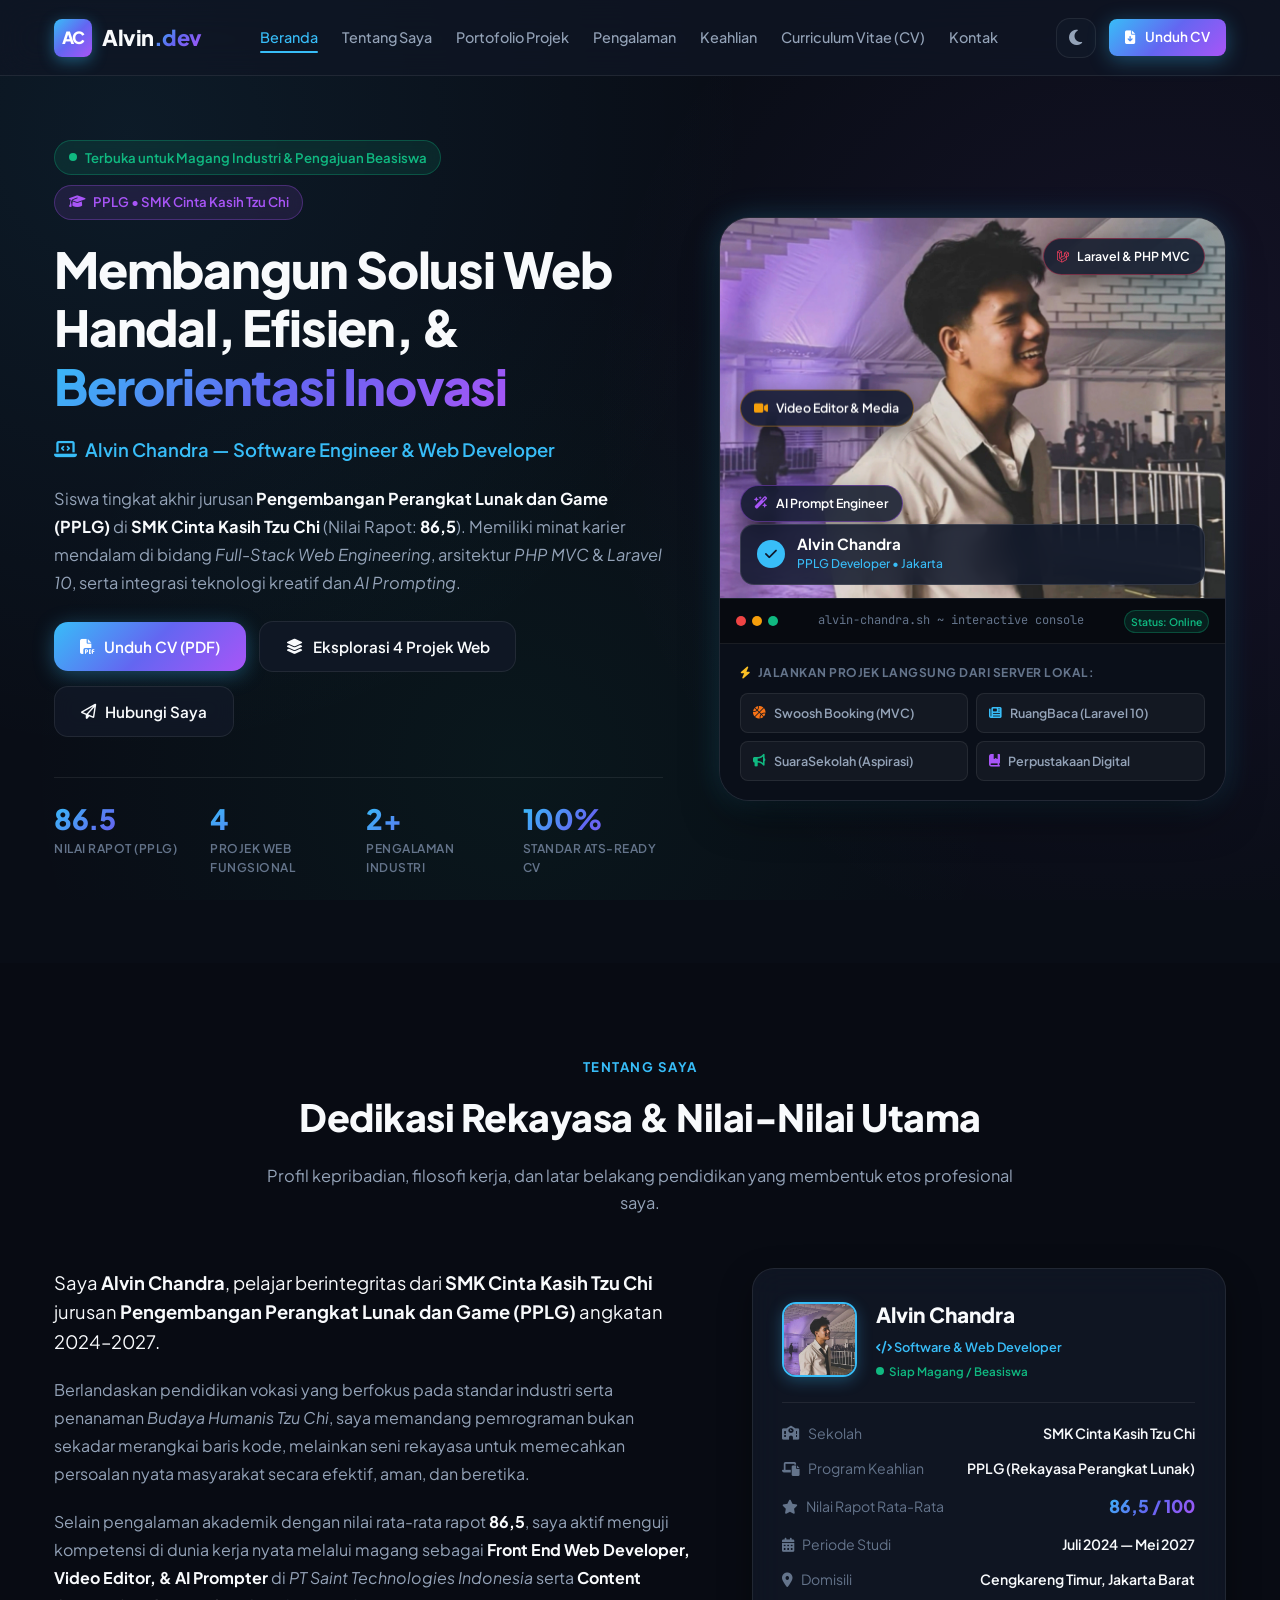
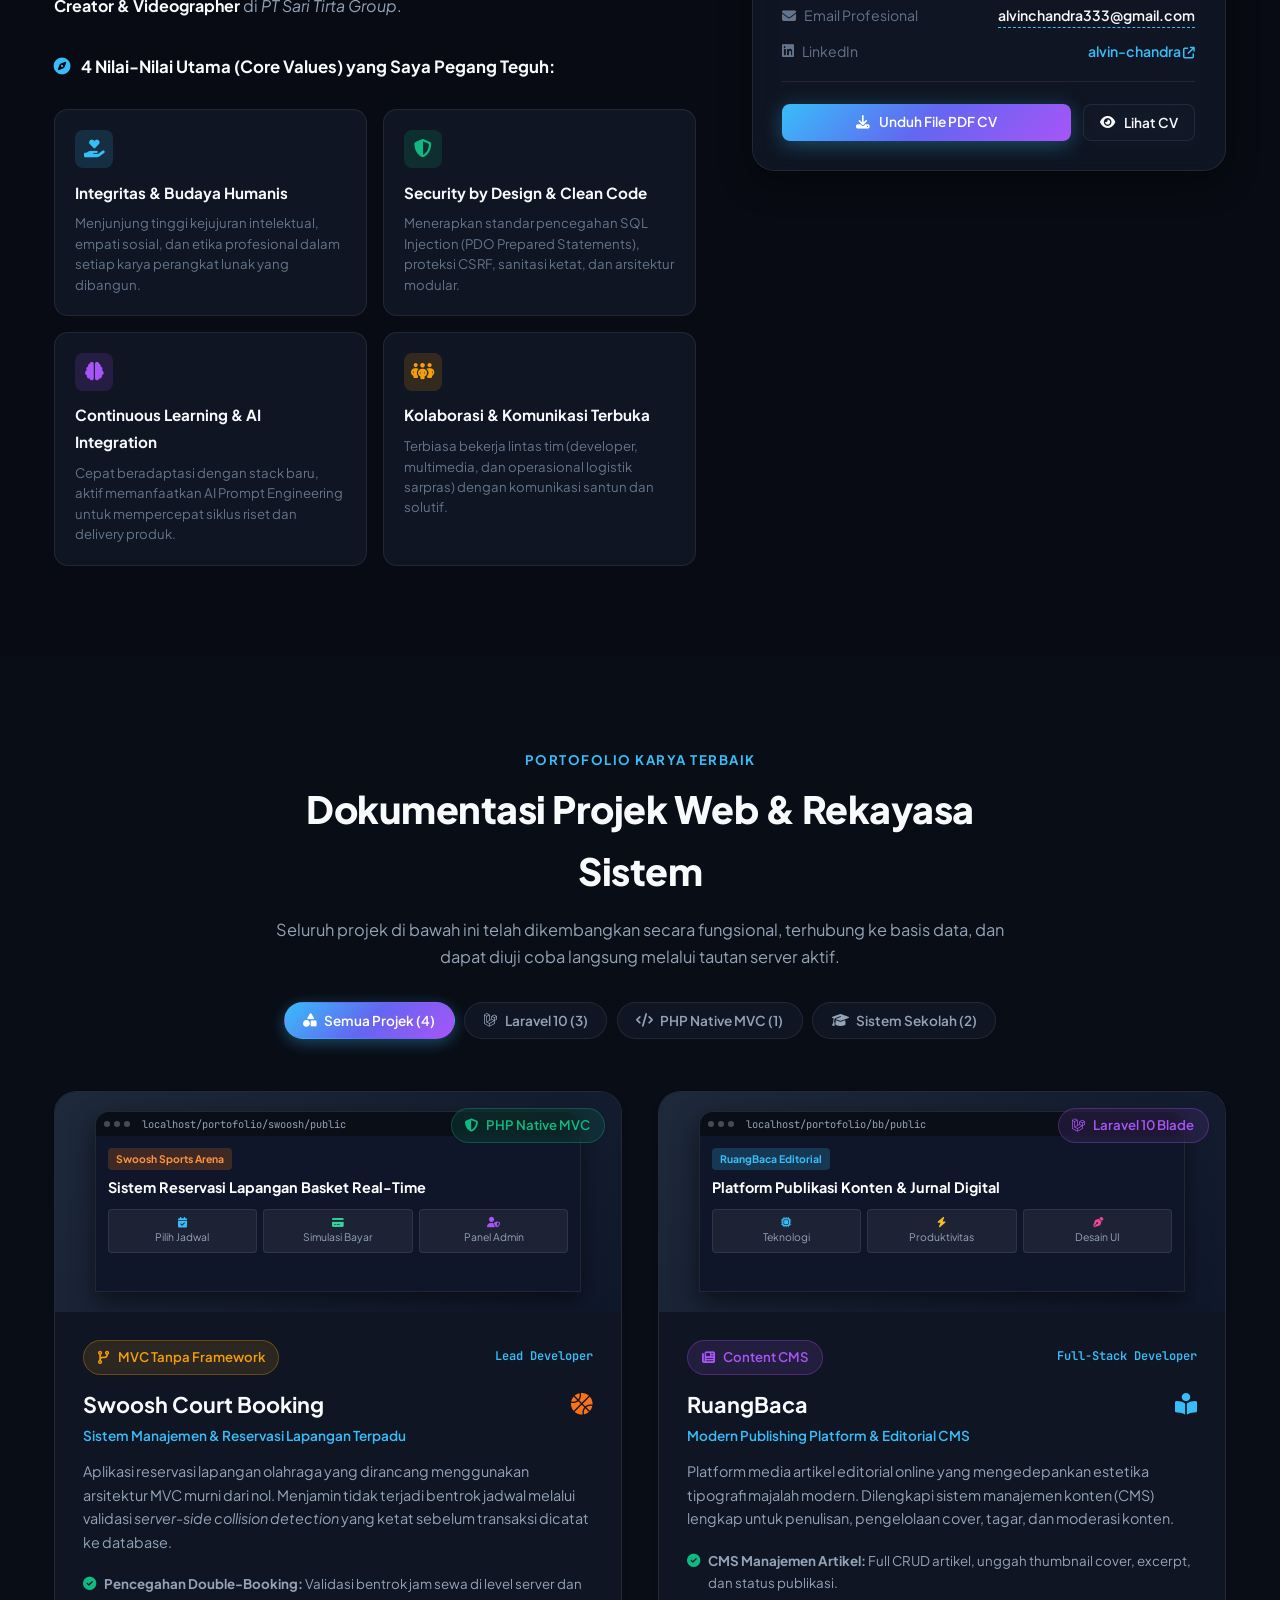
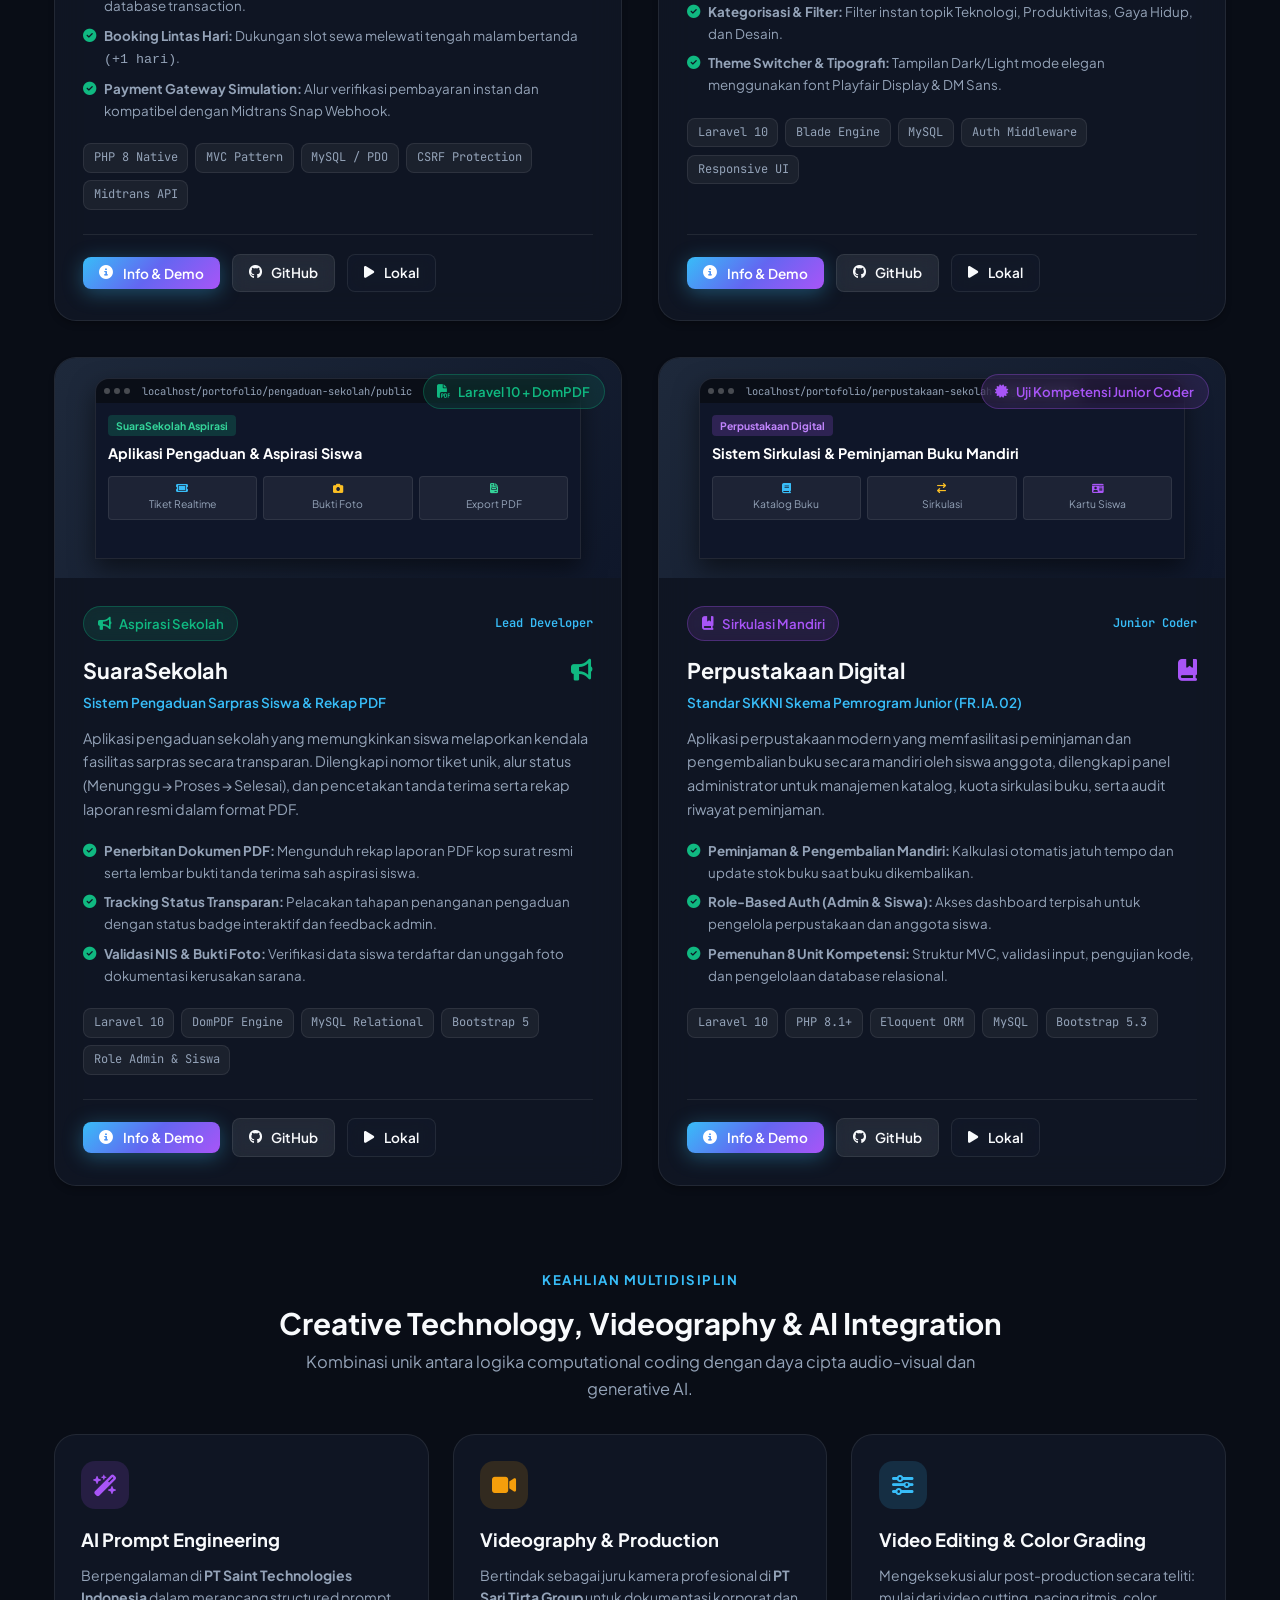
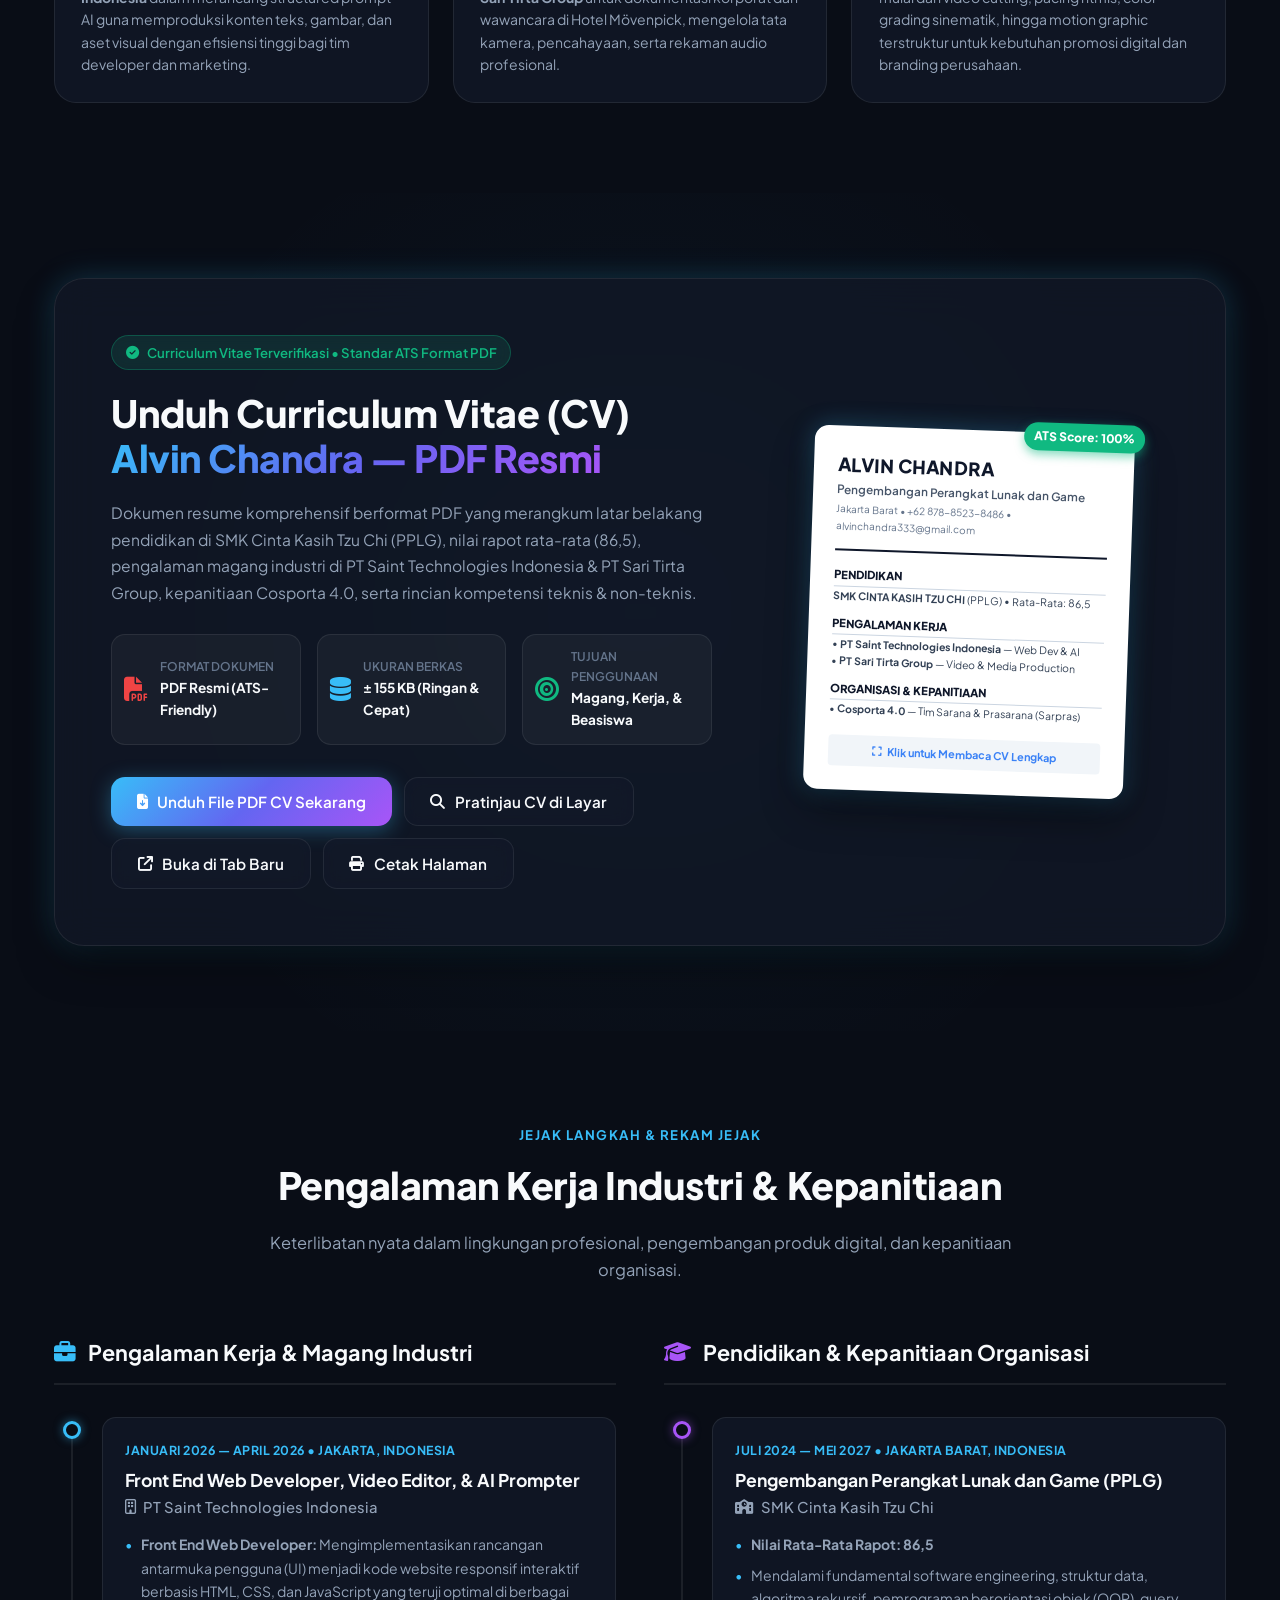
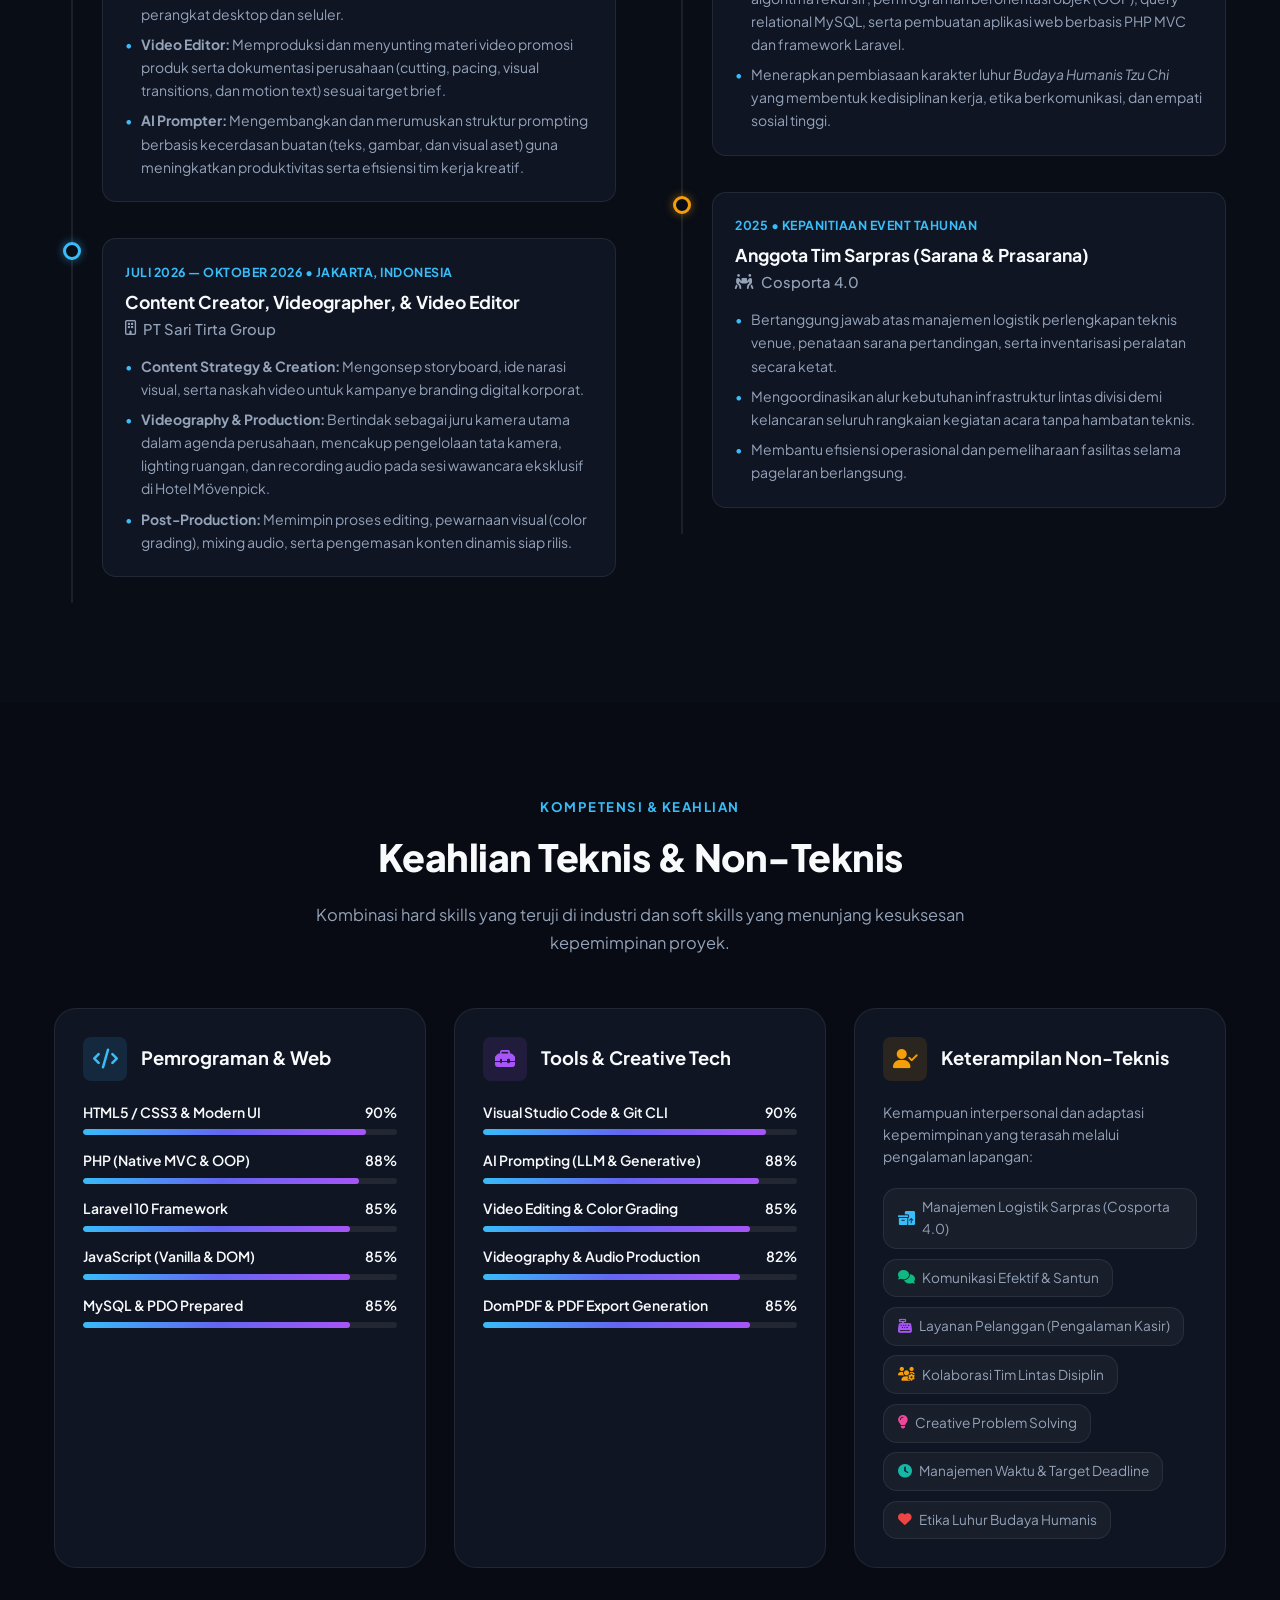
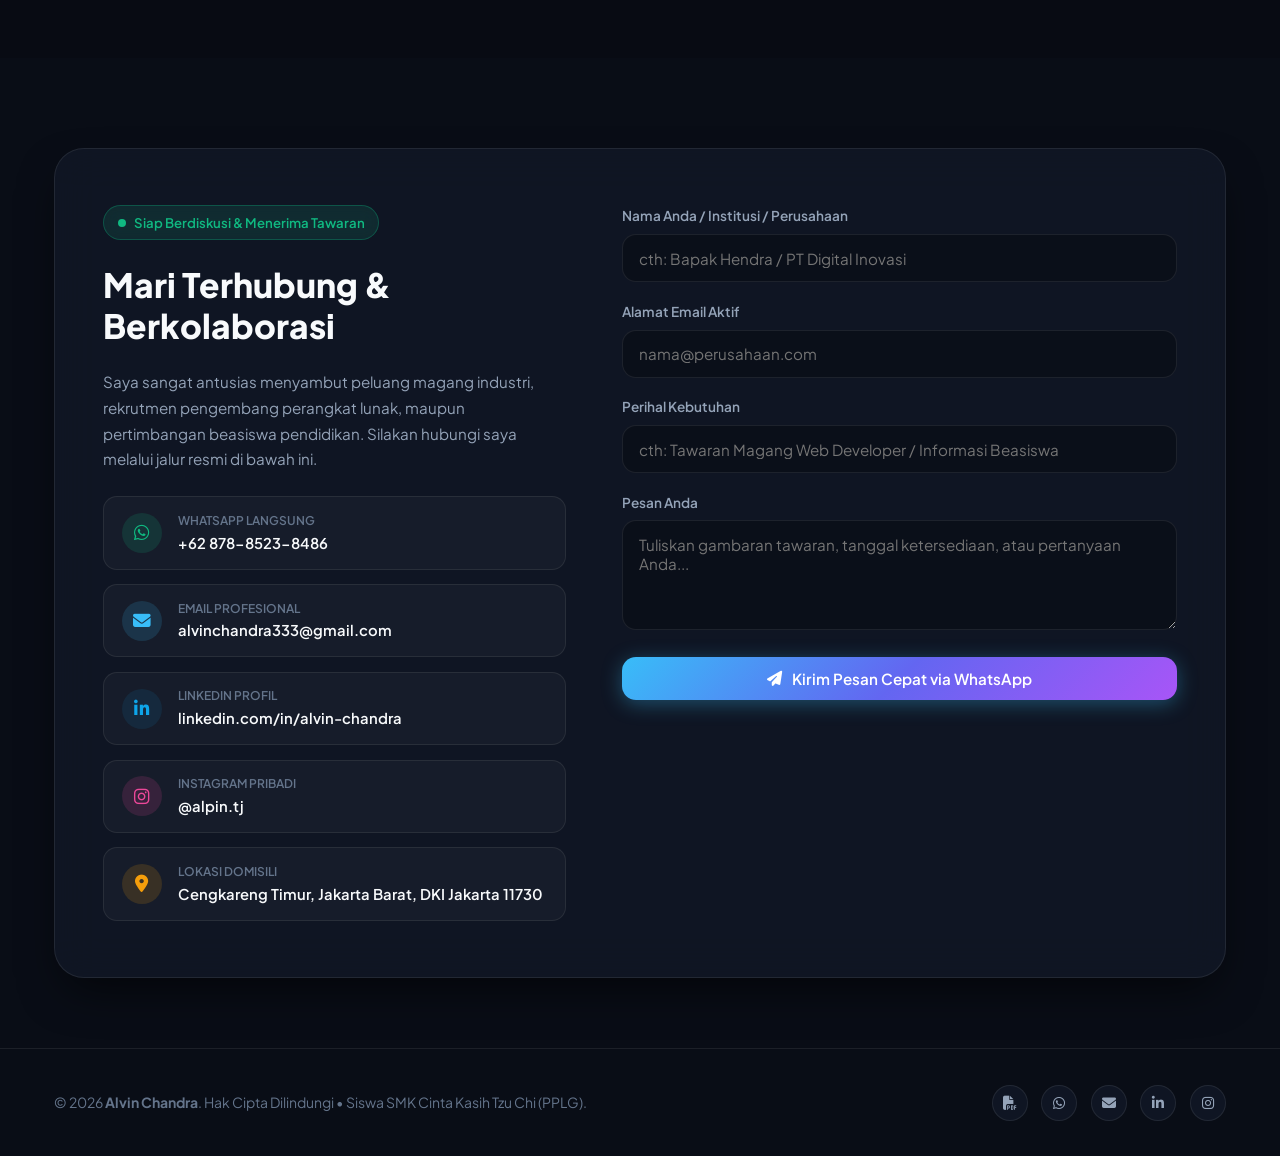
==== commit a6f03942: "fix: smart project navigation with GitHub repository links and full-stack backend notice for online " ====
--- a/index.html
+++ b/index.html
@@ -171,19 +171,19 @@
                             <div class="hero-quick-launcher">
                                 <div class="launcher-label"><i class="fa-solid fa-bolt" style="color: #fbbf24;"></i> Jalankan Projek Langsung dari Server Lokal:</div>
                                 <div class="launcher-grid">
-                                    <a href="./swoosh/public/" target="_blank" class="launcher-pill">
+                                    <a href="./swoosh/public/" data-open-modal="swoosh" class="launcher-pill">
                                         <i class="fa-solid fa-basketball" style="color: #f97316;"></i>
                                         <span>Swoosh Booking (MVC)</span>
                                     </a>
-                                    <a href="./bb/public/" target="_blank" class="launcher-pill">
+                                    <a href="./bb/public/" data-open-modal="ruangbaca" class="launcher-pill">
                                         <i class="fa-solid fa-newspaper" style="color: var(--accent-cyan);"></i>
                                         <span>RuangBaca (Laravel 10)</span>
                                     </a>
-                                    <a href="./pengaduan-sekolah/public/" target="_blank" class="launcher-pill">
+                                    <a href="./pengaduan-sekolah/public/" data-open-modal="pengaduan_sekolah" class="launcher-pill">
                                         <i class="fa-solid fa-bullhorn" style="color: #10b981;"></i>
                                         <span>SuaraSekolah (Aspirasi)</span>
                                     </a>
-                                    <a href="./perpustakaan-sekolah-digital/public/" target="_blank" class="launcher-pill">
+                                    <a href="./perpustakaan-sekolah-digital/public/" data-open-modal="perpustakaan_digital" class="launcher-pill">
                                         <i class="fa-solid fa-book-bookmark" style="color: #a855f7;"></i>
                                         <span>Perpustakaan Digital</span>
                                     </a>
@@ -408,12 +408,15 @@
                         </div>
 
                         <div class="project-actions">
-                            <a href="./swoosh/public/" target="_blank" class="btn btn-primary btn-sm">
-                                <i class="fa-solid fa-play"></i> Buka Aplikasi Swoosh
+                            <button class="btn btn-primary btn-sm" data-open-modal="swoosh">
+                                <i class="fa-solid fa-circle-info"></i> Info &amp; Demo
+                            </button>
+                            <a href="https://github.com/Alvin-Chandra1/swoosh-new" target="_blank" class="btn btn-outline btn-sm btn-github" title="Lihat Source Code di GitHub">
+                                <i class="fa-brands fa-github"></i> GitHub
                             </a>
-                            <button class="btn btn-outline btn-sm" data-open-modal="swoosh">
-                                <i class="fa-solid fa-circle-info"></i> Info &amp; Akun Demo
-                            </button>
+                            <a href="./swoosh/public/" target="_blank" class="btn btn-outline btn-sm local-app-btn" title="Jalankan di Server Lokal Laragon">
+                                <i class="fa-solid fa-play"></i> Lokal
+                            </a>
                         </div>
                     </div>
                 </div>
@@ -485,12 +488,15 @@
                         </div>
 
                         <div class="project-actions">
-                            <a href="./bb/public/" target="_blank" class="btn btn-primary btn-sm">
-                                <i class="fa-solid fa-play"></i> Buka Aplikasi RuangBaca
+                            <button class="btn btn-primary btn-sm" data-open-modal="ruangbaca">
+                                <i class="fa-solid fa-circle-info"></i> Info &amp; Demo
+                            </button>
+                            <a href="https://github.com/Alvin-Chandra1/ruangbaca" target="_blank" class="btn btn-outline btn-sm btn-github" title="Lihat Source Code di GitHub">
+                                <i class="fa-brands fa-github"></i> GitHub
                             </a>
-                            <button class="btn btn-outline btn-sm" data-open-modal="ruangbaca">
-                                <i class="fa-solid fa-circle-info"></i> Info &amp; Panduan
-                            </button>
+                            <a href="./bb/public/" target="_blank" class="btn btn-outline btn-sm local-app-btn" title="Jalankan di Server Lokal Laragon">
+                                <i class="fa-solid fa-play"></i> Lokal
+                            </a>
                         </div>
                     </div>
                 </div>
@@ -562,12 +568,15 @@
                         </div>
 
                         <div class="project-actions">
-                            <a href="./pengaduan-sekolah/public/" target="_blank" class="btn btn-primary btn-sm">
-                                <i class="fa-solid fa-play"></i> Buka SuaraSekolah
+                            <button class="btn btn-primary btn-sm" data-open-modal="pengaduan_sekolah">
+                                <i class="fa-solid fa-circle-info"></i> Info &amp; Demo
+                            </button>
+                            <a href="https://github.com/Alvin-Chandra1/pengaduan-sekolah" target="_blank" class="btn btn-outline btn-sm btn-github" title="Lihat Source Code di GitHub">
+                                <i class="fa-brands fa-github"></i> GitHub
                             </a>
-                            <button class="btn btn-outline btn-sm" data-open-modal="pengaduan_sekolah">
-                                <i class="fa-solid fa-circle-info"></i> Info &amp; Akun Demo
-                            </button>
+                            <a href="./pengaduan-sekolah/public/" target="_blank" class="btn btn-outline btn-sm local-app-btn" title="Jalankan di Server Lokal Laragon">
+                                <i class="fa-solid fa-play"></i> Lokal
+                            </a>
                         </div>
                     </div>
                 </div>
@@ -639,12 +648,15 @@
                         </div>
 
                         <div class="project-actions">
-                            <a href="./perpustakaan-sekolah-digital/public/" target="_blank" class="btn btn-primary btn-sm">
-                                <i class="fa-solid fa-play"></i> Buka Perpustakaan Digital
+                            <button class="btn btn-primary btn-sm" data-open-modal="perpustakaan_digital">
+                                <i class="fa-solid fa-circle-info"></i> Info &amp; Demo
+                            </button>
+                            <a href="https://github.com/Alvin-Chandra1/Latihan_UKK_AlvinChandra_XIIPPLG2" target="_blank" class="btn btn-outline btn-sm btn-github" title="Lihat Source Code di GitHub">
+                                <i class="fa-brands fa-github"></i> GitHub
                             </a>
-                            <button class="btn btn-outline btn-sm" data-open-modal="perpustakaan_digital">
-                                <i class="fa-solid fa-circle-info"></i> Info &amp; Akun Demo
-                            </button>
+                            <a href="./perpustakaan-sekolah-digital/public/" target="_blank" class="btn btn-outline btn-sm local-app-btn" title="Jalankan di Server Lokal Laragon">
+                                <i class="fa-solid fa-play"></i> Lokal
+                            </a>
                         </div>
                     </div>
                 </div>
@@ -1257,9 +1269,9 @@
                     <div id="modal-tech-tags" style="display: flex; flex-wrap: wrap; gap: 0.5rem;"></div>
                 </div>
 
-                <div style="display: flex; gap: 1rem; margin-top: 0.5rem;">
+                <div id="modal-actions-wrap" style="display: flex; flex-wrap: wrap; gap: 0.75rem; margin-top: 0.5rem;">
                     <a id="modal-action-btn" href="#" target="_blank" class="btn btn-primary" style="flex: 1;">
-                        <i class="fa-solid fa-arrow-up-right-from-square"></i> Buka Aplikasi Langsung
+                        <i class="fa-brands fa-github"></i> Lihat Source Code di GitHub
                     </a>
                 </div>
             </div>
--- a/assets/css/style.css
+++ b/assets/css/style.css
@@ -1943,6 +1943,34 @@
   display: flex;
   flex-direction: column;
   gap: 0.4rem;
+}
+
+.backend-notice-box {
+  background: rgba(245, 158, 11, 0.1);
+  border: 1px solid rgba(245, 158, 11, 0.3);
+  border-radius: var(--radius-md);
+  padding: 1rem;
+  font-size: 0.85rem;
+  color: var(--text-muted);
+  display: flex;
+  gap: 0.75rem;
+  align-items: flex-start;
+  line-height: 1.6;
+}
+
+.backend-notice-box strong {
+  color: var(--accent-amber);
+}
+
+.btn-github {
+  background: rgba(255, 255, 255, 0.08);
+  border: 1px solid var(--border-color);
+  color: var(--text-main);
+}
+.btn-github:hover {
+  background: #24292f;
+  border-color: #ffffff;
+  color: #ffffff;
 }
 
 /* CV Modal Specifics */
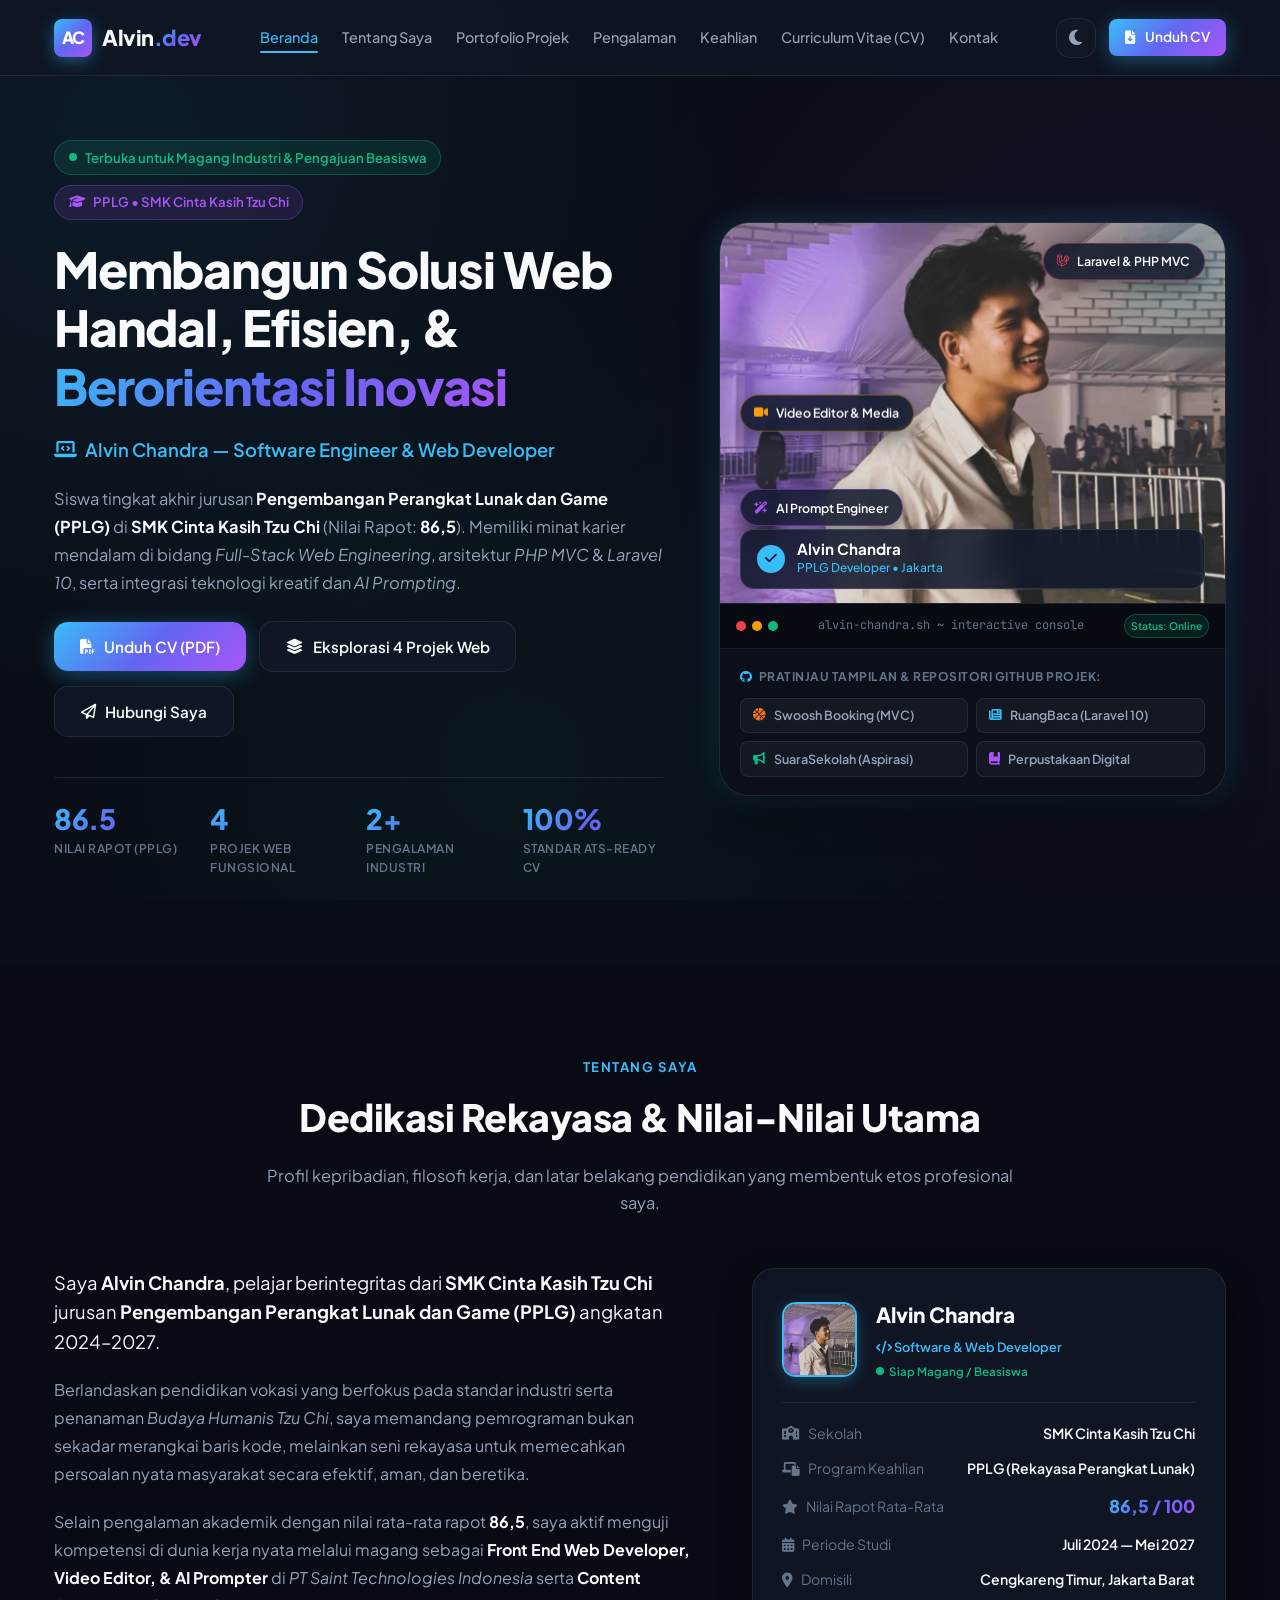
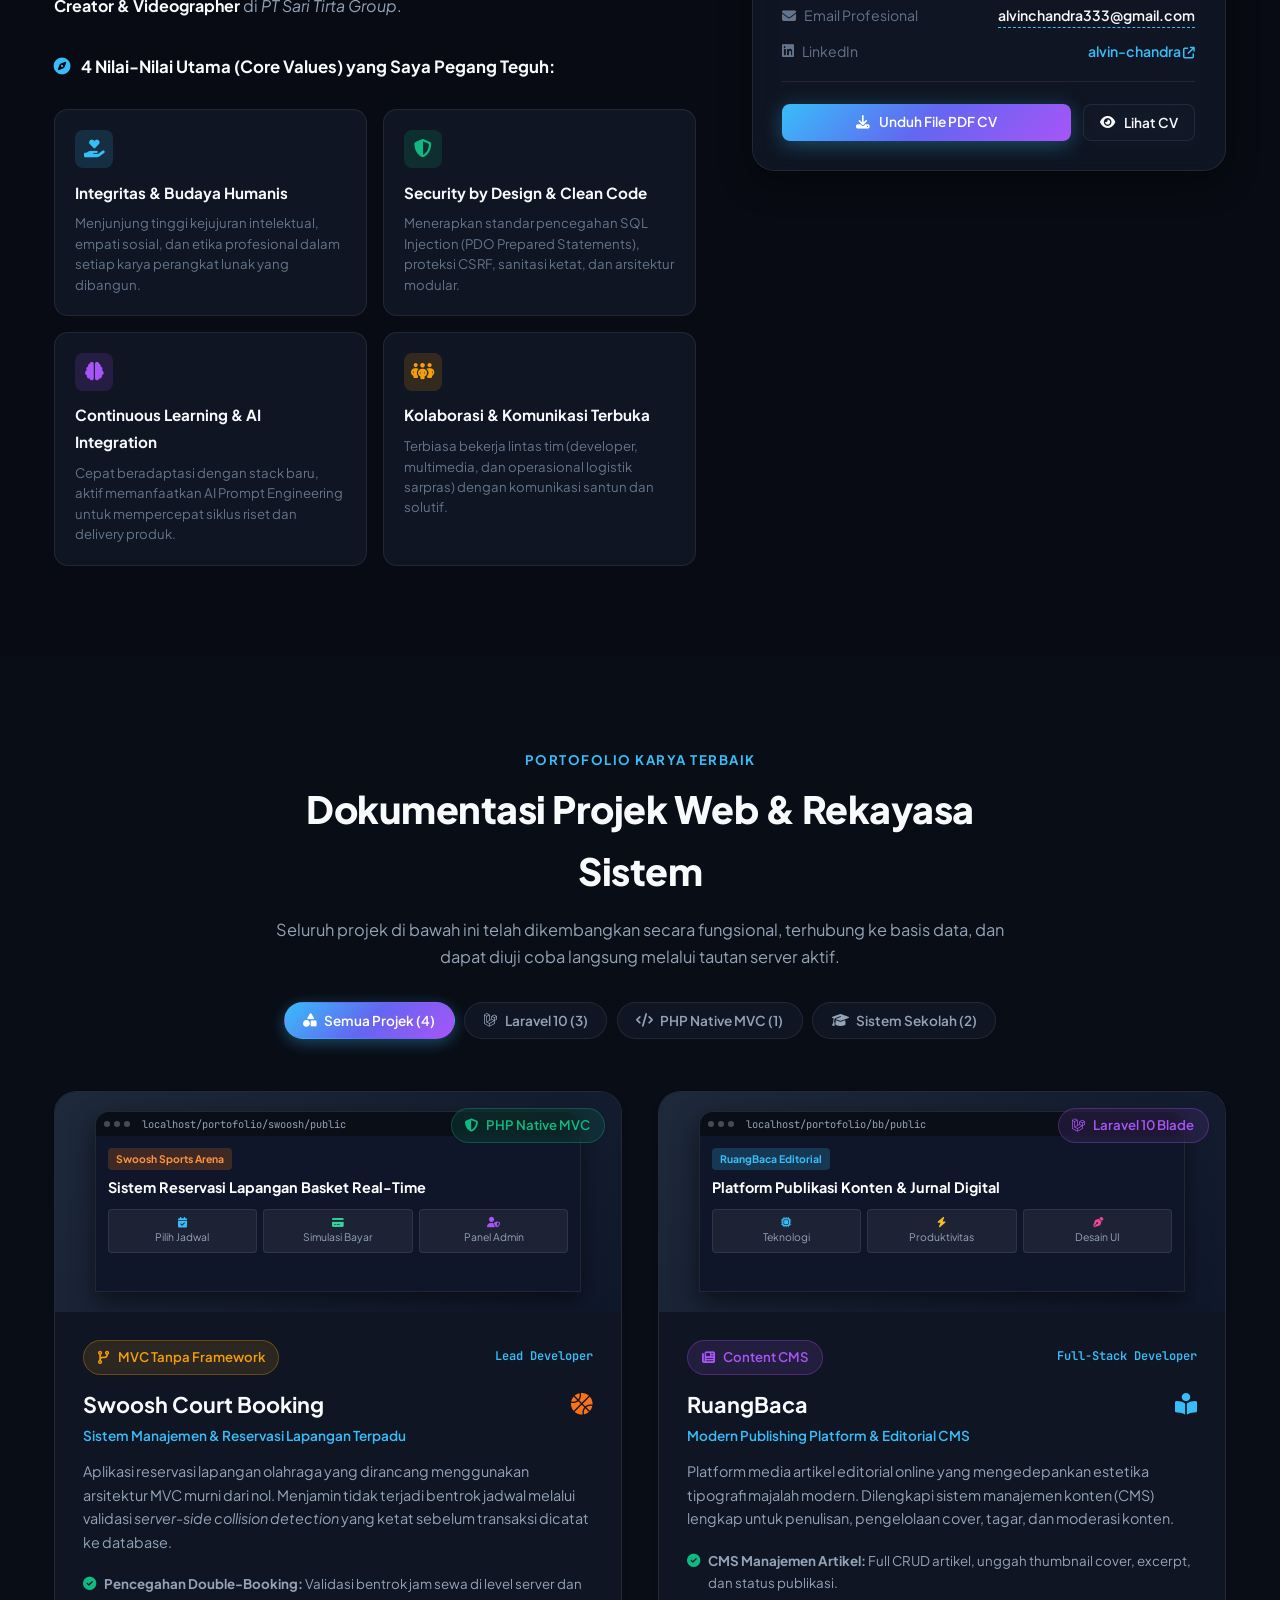
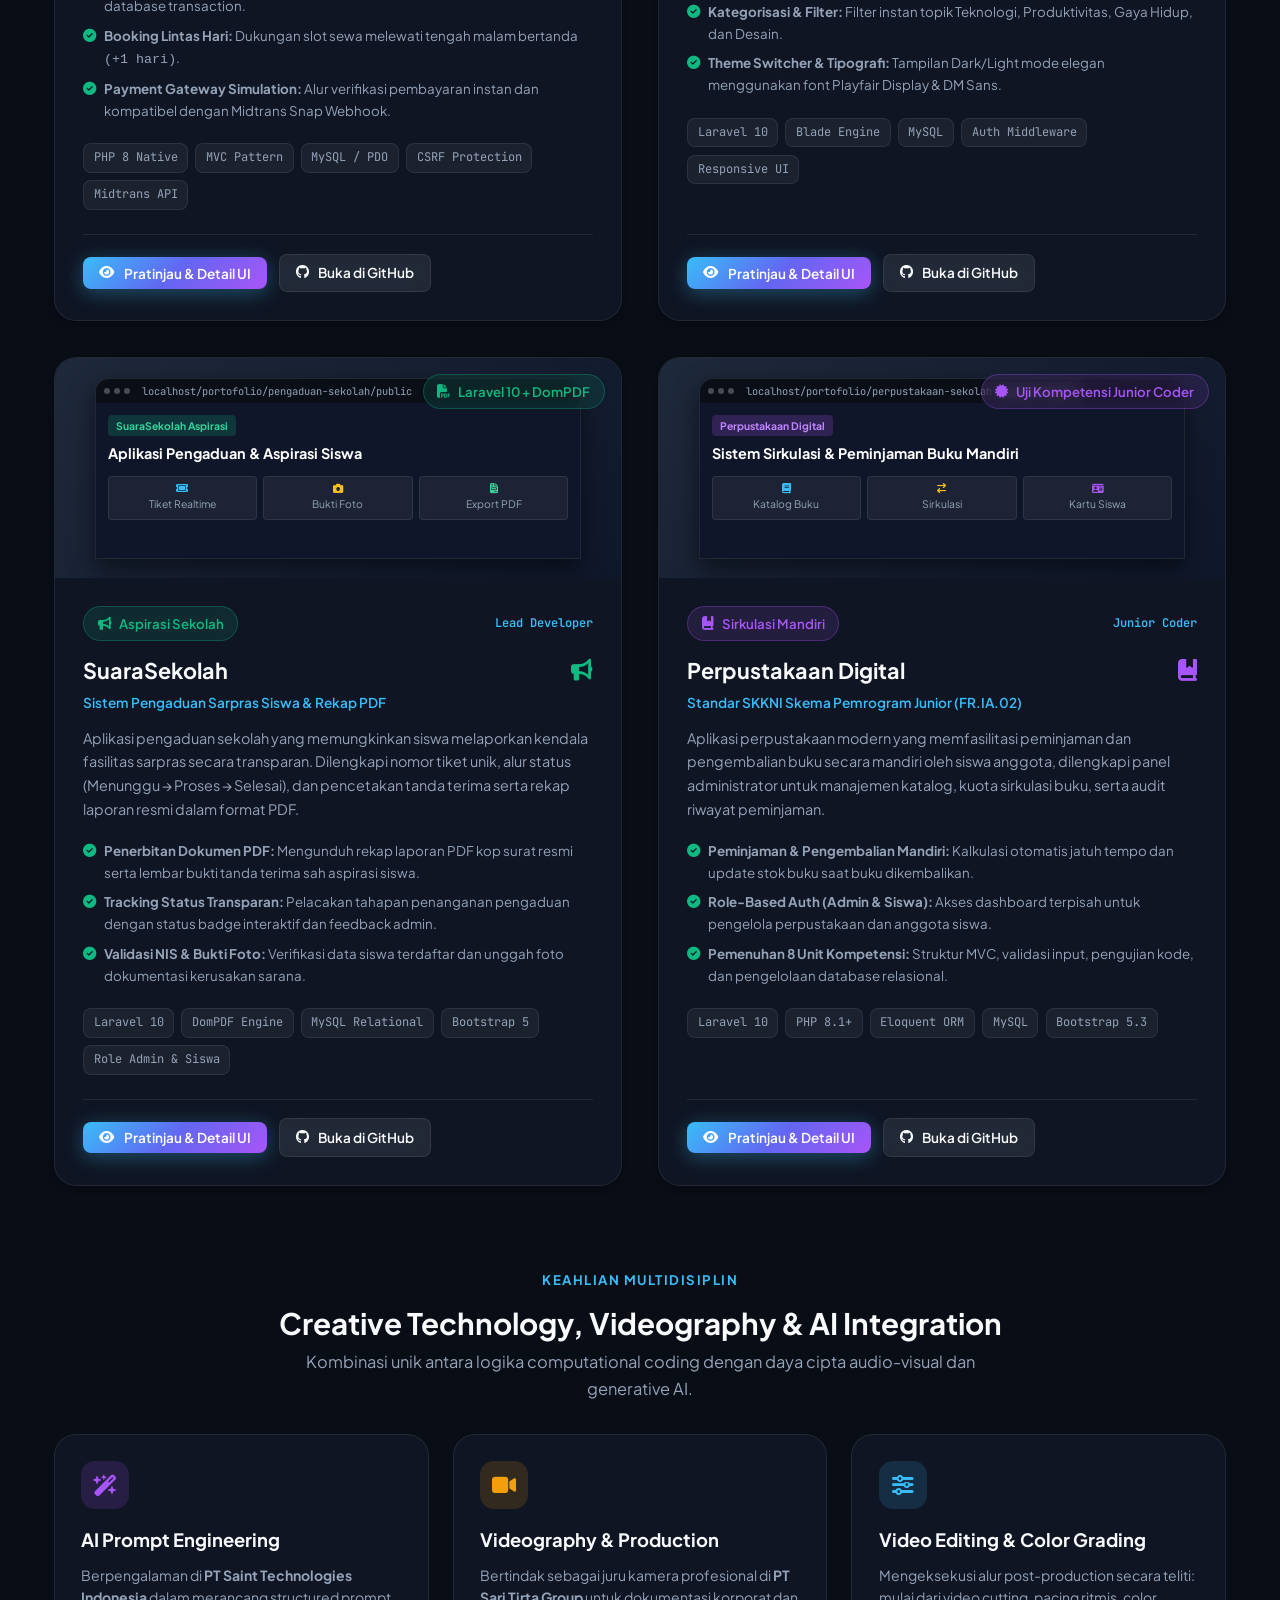
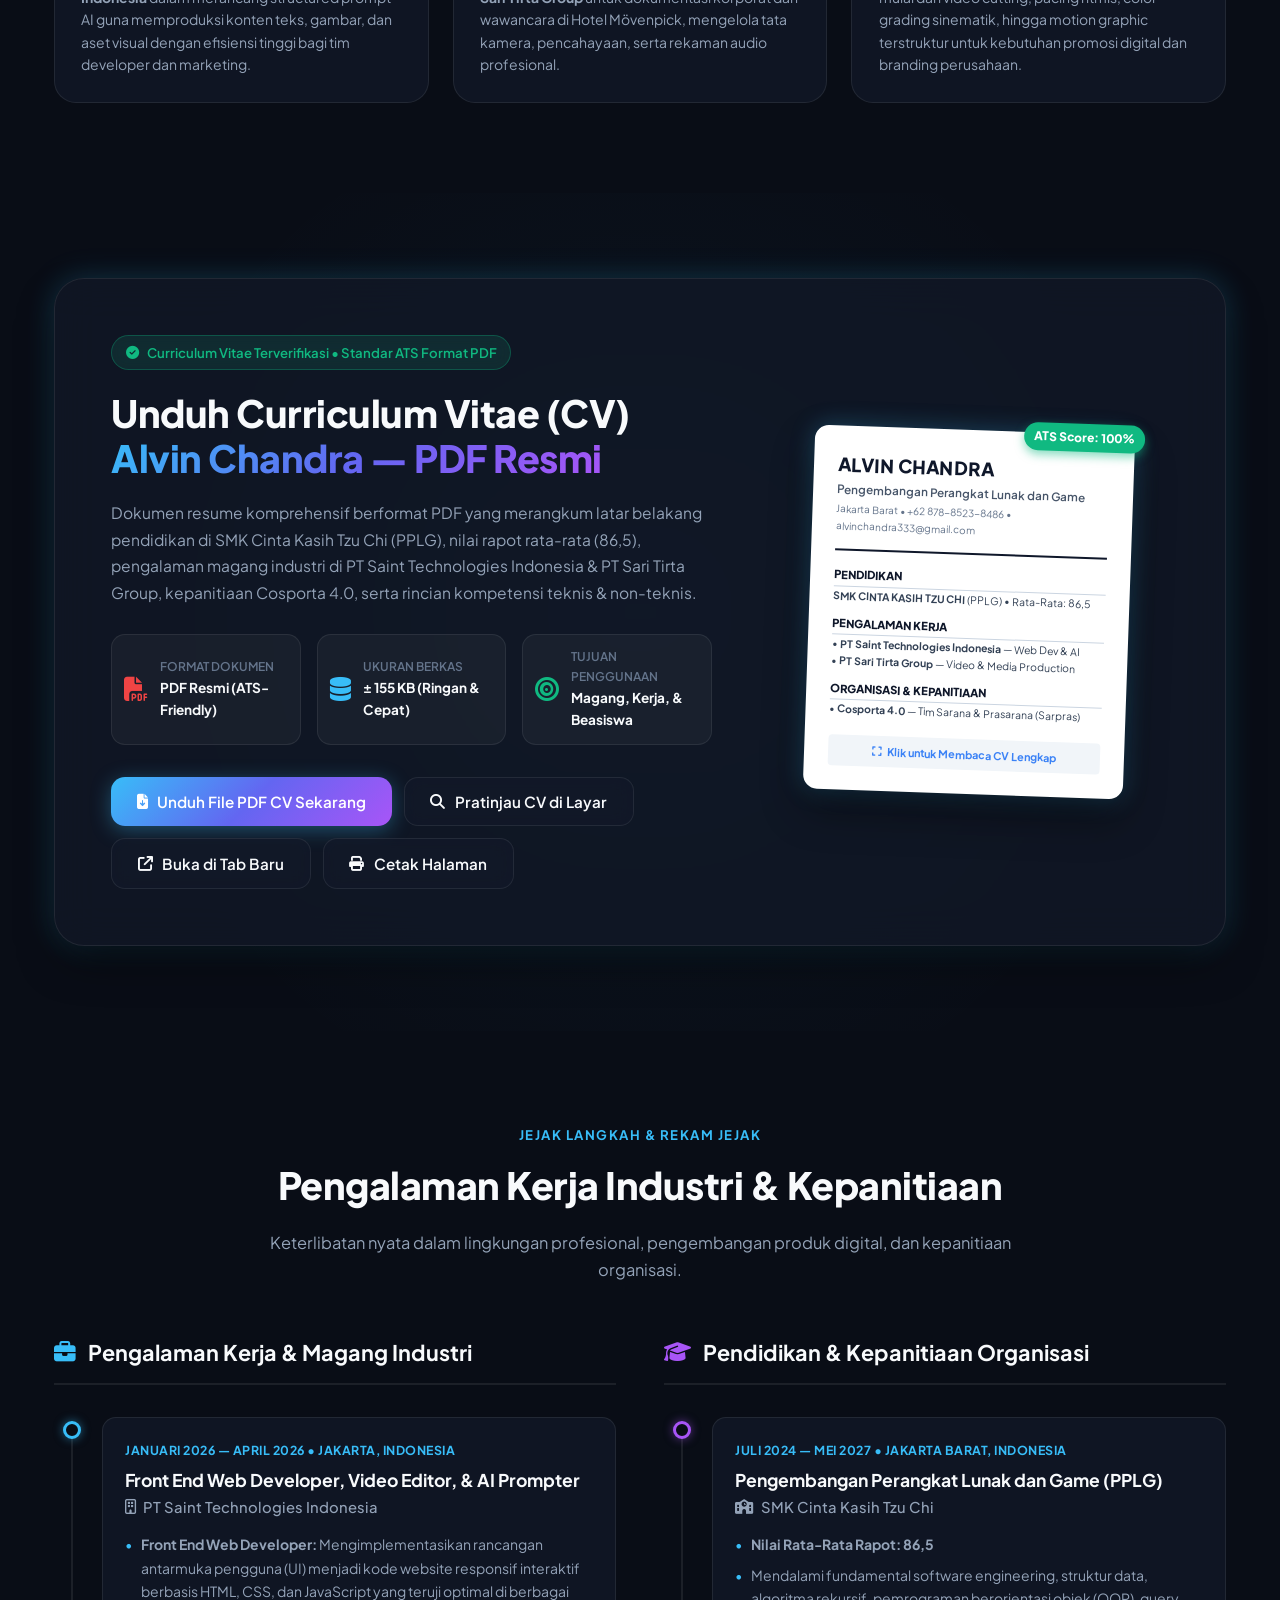
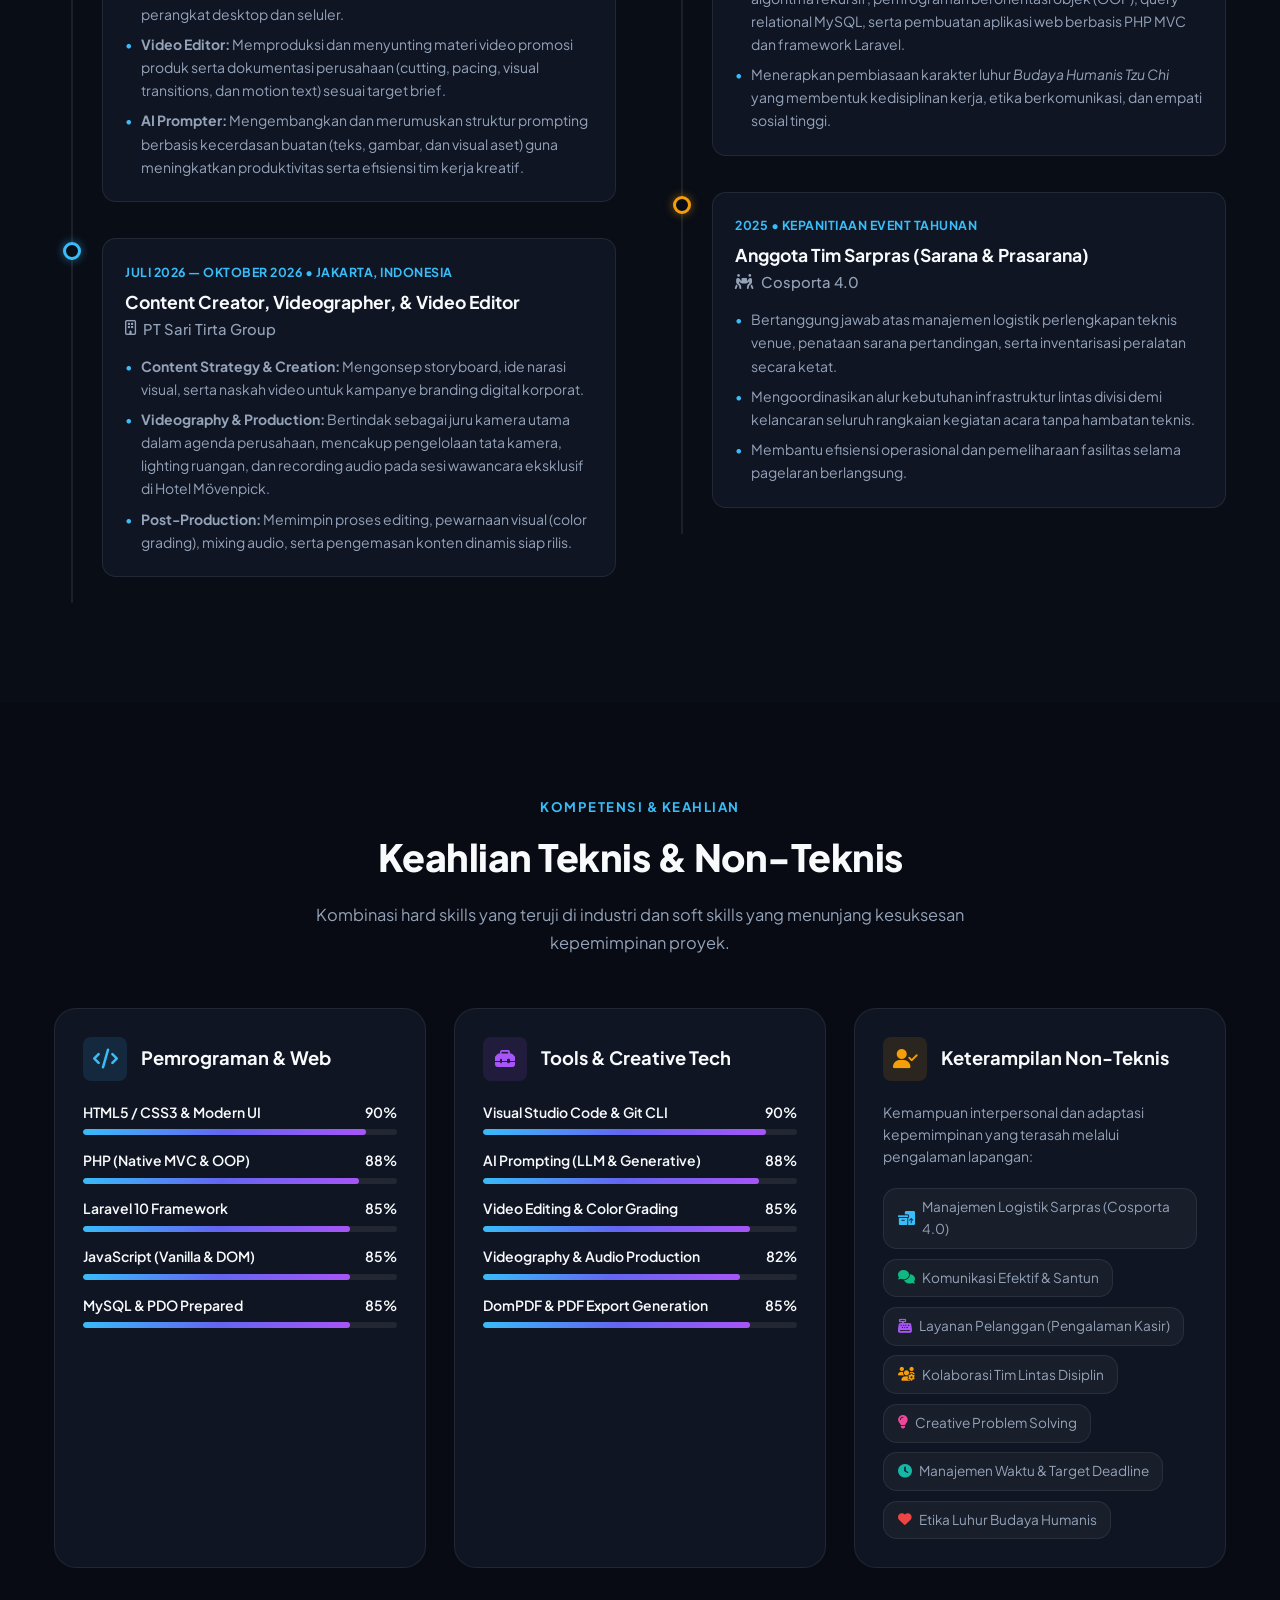
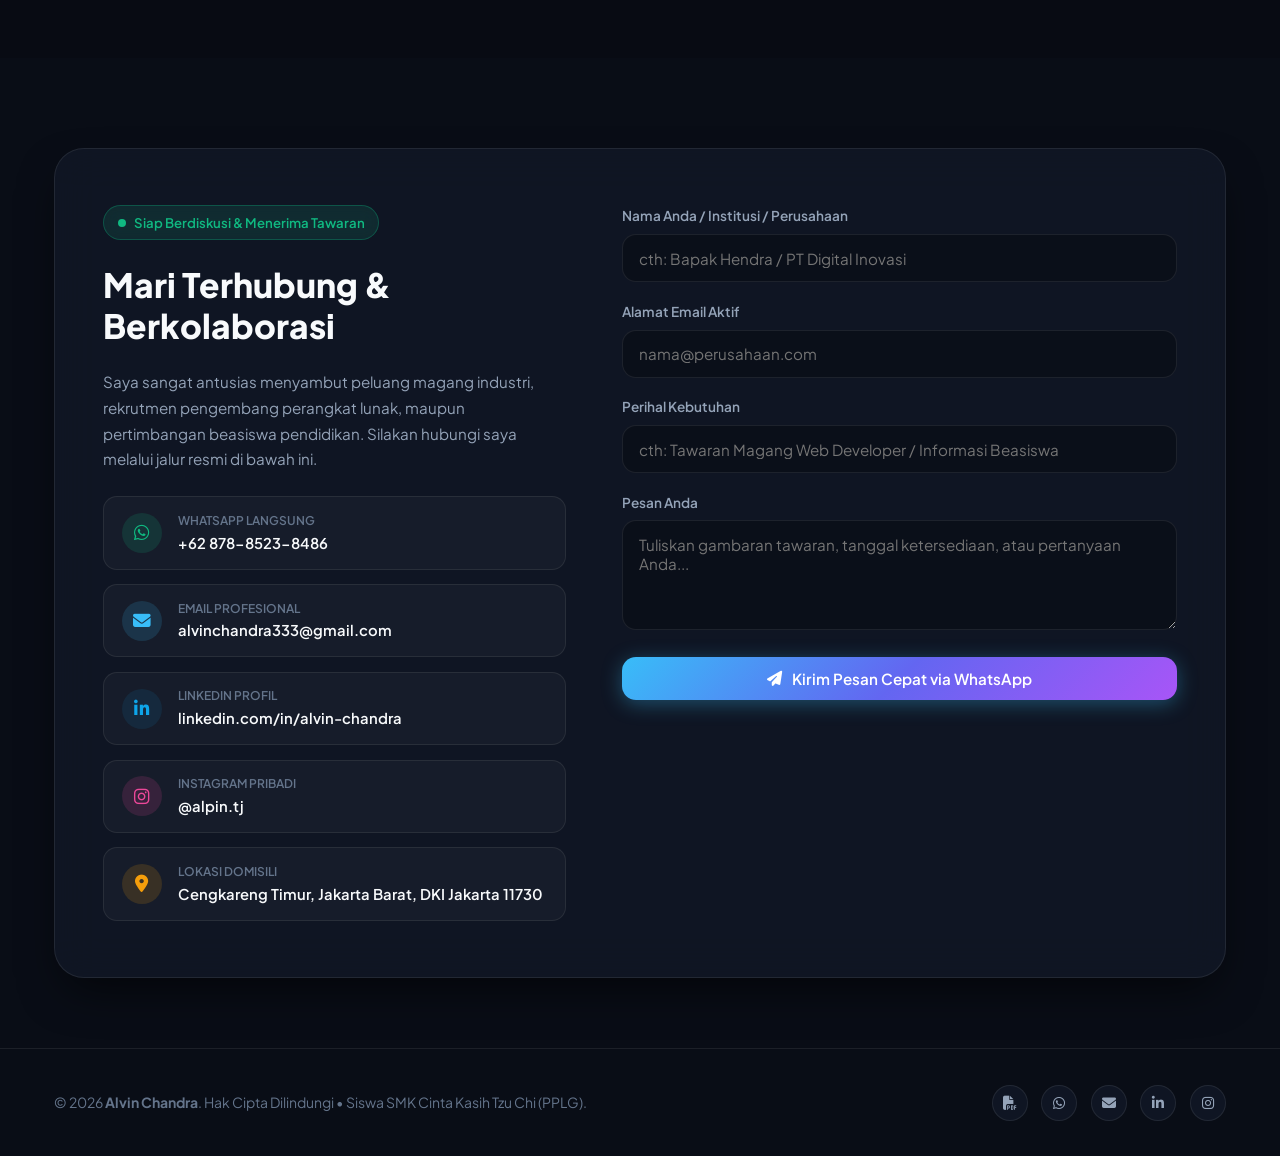
==== commit 8e37c08a: "feat: add interactive UI preview mockups, new perpustakaan repo, and direct github project links" ====
--- a/index.html
+++ b/index.html
@@ -169,24 +169,24 @@
                             </div>
                             
                             <div class="hero-quick-launcher">
-                                <div class="launcher-label"><i class="fa-solid fa-bolt" style="color: #fbbf24;"></i> Jalankan Projek Langsung dari Server Lokal:</div>
+                                <div class="launcher-label"><i class="fa-brands fa-github" style="color: var(--accent-cyan);"></i> Pratinjau Tampilan &amp; Repositori GitHub Projek:</div>
                                 <div class="launcher-grid">
-                                    <a href="./swoosh/public/" data-open-modal="swoosh" class="launcher-pill">
+                                    <button type="button" data-open-modal="swoosh" class="launcher-pill">
                                         <i class="fa-solid fa-basketball" style="color: #f97316;"></i>
                                         <span>Swoosh Booking (MVC)</span>
-                                    </a>
-                                    <a href="./bb/public/" data-open-modal="ruangbaca" class="launcher-pill">
+                                    </button>
+                                    <button type="button" data-open-modal="ruangbaca" class="launcher-pill">
                                         <i class="fa-solid fa-newspaper" style="color: var(--accent-cyan);"></i>
                                         <span>RuangBaca (Laravel 10)</span>
-                                    </a>
-                                    <a href="./pengaduan-sekolah/public/" data-open-modal="pengaduan_sekolah" class="launcher-pill">
+                                    </button>
+                                    <button type="button" data-open-modal="pengaduan_sekolah" class="launcher-pill">
                                         <i class="fa-solid fa-bullhorn" style="color: #10b981;"></i>
                                         <span>SuaraSekolah (Aspirasi)</span>
-                                    </a>
-                                    <a href="./perpustakaan-sekolah-digital/public/" data-open-modal="perpustakaan_digital" class="launcher-pill">
+                                    </button>
+                                    <button type="button" data-open-modal="perpustakaan_digital" class="launcher-pill">
                                         <i class="fa-solid fa-book-bookmark" style="color: #a855f7;"></i>
                                         <span>Perpustakaan Digital</span>
-                                    </a>
+                                    </button>
                                 </div>
                             </div>
                         </div>
@@ -409,13 +409,10 @@
 
                         <div class="project-actions">
                             <button class="btn btn-primary btn-sm" data-open-modal="swoosh">
-                                <i class="fa-solid fa-circle-info"></i> Info &amp; Demo
+                                <i class="fa-solid fa-eye"></i> Pratinjau &amp; Detail UI
                             </button>
-                            <a href="https://github.com/Alvin-Chandra1/swoosh-new" target="_blank" class="btn btn-outline btn-sm btn-github" title="Lihat Source Code di GitHub">
-                                <i class="fa-brands fa-github"></i> GitHub
-                            </a>
-                            <a href="./swoosh/public/" target="_blank" class="btn btn-outline btn-sm local-app-btn" title="Jalankan di Server Lokal Laragon">
-                                <i class="fa-solid fa-play"></i> Lokal
+                            <a href="https://github.com/Alvin-Chandra1/swoosh-new" target="_blank" class="btn btn-outline btn-sm btn-github" title="Buka Repositori Kode di GitHub">
+                                <i class="fa-brands fa-github"></i> Buka di GitHub
                             </a>
                         </div>
                     </div>
@@ -489,13 +486,10 @@
 
                         <div class="project-actions">
                             <button class="btn btn-primary btn-sm" data-open-modal="ruangbaca">
-                                <i class="fa-solid fa-circle-info"></i> Info &amp; Demo
+                                <i class="fa-solid fa-eye"></i> Pratinjau &amp; Detail UI
                             </button>
-                            <a href="https://github.com/Alvin-Chandra1/ruangbaca" target="_blank" class="btn btn-outline btn-sm btn-github" title="Lihat Source Code di GitHub">
-                                <i class="fa-brands fa-github"></i> GitHub
-                            </a>
-                            <a href="./bb/public/" target="_blank" class="btn btn-outline btn-sm local-app-btn" title="Jalankan di Server Lokal Laragon">
-                                <i class="fa-solid fa-play"></i> Lokal
+                            <a href="https://github.com/Alvin-Chandra1/ruangbaca" target="_blank" class="btn btn-outline btn-sm btn-github" title="Buka Repositori Kode di GitHub">
+                                <i class="fa-brands fa-github"></i> Buka di GitHub
                             </a>
                         </div>
                     </div>
@@ -569,13 +563,10 @@
 
                         <div class="project-actions">
                             <button class="btn btn-primary btn-sm" data-open-modal="pengaduan_sekolah">
-                                <i class="fa-solid fa-circle-info"></i> Info &amp; Demo
+                                <i class="fa-solid fa-eye"></i> Pratinjau &amp; Detail UI
                             </button>
-                            <a href="https://github.com/Alvin-Chandra1/pengaduan-sekolah" target="_blank" class="btn btn-outline btn-sm btn-github" title="Lihat Source Code di GitHub">
-                                <i class="fa-brands fa-github"></i> GitHub
-                            </a>
-                            <a href="./pengaduan-sekolah/public/" target="_blank" class="btn btn-outline btn-sm local-app-btn" title="Jalankan di Server Lokal Laragon">
-                                <i class="fa-solid fa-play"></i> Lokal
+                            <a href="https://github.com/Alvin-Chandra1/pengaduan-sekolah" target="_blank" class="btn btn-outline btn-sm btn-github" title="Buka Repositori Kode di GitHub">
+                                <i class="fa-brands fa-github"></i> Buka di GitHub
                             </a>
                         </div>
                     </div>
@@ -649,13 +640,10 @@
 
                         <div class="project-actions">
                             <button class="btn btn-primary btn-sm" data-open-modal="perpustakaan_digital">
-                                <i class="fa-solid fa-circle-info"></i> Info &amp; Demo
+                                <i class="fa-solid fa-eye"></i> Pratinjau &amp; Detail UI
                             </button>
-                            <a href="https://github.com/Alvin-Chandra1/Latihan_UKK_AlvinChandra_XIIPPLG2" target="_blank" class="btn btn-outline btn-sm btn-github" title="Lihat Source Code di GitHub">
-                                <i class="fa-brands fa-github"></i> GitHub
-                            </a>
-                            <a href="./perpustakaan-sekolah-digital/public/" target="_blank" class="btn btn-outline btn-sm local-app-btn" title="Jalankan di Server Lokal Laragon">
-                                <i class="fa-solid fa-play"></i> Lokal
+                            <a href="https://github.com/Alvin-Chandra1/perpustakaan-sekolah-digital" target="_blank" class="btn btn-outline btn-sm btn-github" title="Buka Repositori Kode di GitHub">
+                                <i class="fa-brands fa-github"></i> Buka di GitHub
                             </a>
                         </div>
                     </div>
@@ -1250,6 +1238,11 @@
 
             <div class="modal-body">
                 <div>
+                    <div class="modal-section-title"><i class="fa-solid fa-desktop"></i> Pratinjau Tampilan Antarmuka (UI Preview)</div>
+                    <div id="modal-ui-preview"></div>
+                </div>
+
+                <div>
                     <div class="modal-section-title"><i class="fa-solid fa-circle-info"></i> Ringkasan Projek &amp; Peran</div>
                     <p id="modal-summary" style="font-size: 0.95rem; color: var(--text-muted); line-height: 1.7;"></p>
                 </div>
--- a/assets/css/style.css
+++ b/assets/css/style.css
@@ -1971,6 +1971,75 @@
   background: #24292f;
   border-color: #ffffff;
   color: #ffffff;
+}
+
+/* UI Preview Window in Project Modal */
+.preview-window {
+  background: rgba(15, 23, 42, 0.95);
+  border: 1px solid var(--border-color);
+  border-radius: var(--radius-md);
+  overflow: hidden;
+  box-shadow: 0 12px 35px rgba(0, 0, 0, 0.5);
+}
+
+.preview-window-bar {
+  background: rgba(0, 0, 0, 0.4);
+  padding: 0.6rem 0.9rem;
+  display: flex;
+  align-items: center;
+  gap: 0.6rem;
+  border-bottom: 1px solid var(--border-color);
+}
+
+.preview-window-dots {
+  display: flex;
+  gap: 5px;
+}
+
+.preview-window-url {
+  font-family: var(--font-mono);
+  font-size: 0.725rem;
+  color: var(--text-dim);
+  background: rgba(255, 255, 255, 0.05);
+  padding: 3px 12px;
+  border-radius: var(--radius-sm);
+  flex: 1;
+}
+
+.preview-window-content {
+  padding: 1.25rem;
+  display: flex;
+  flex-direction: column;
+  gap: 0.9rem;
+}
+
+.preview-ui-header {
+  display: flex;
+  align-items: center;
+  justify-content: space-between;
+  padding-bottom: 0.75rem;
+  border-bottom: 1px solid var(--border-color);
+}
+
+.preview-ui-grid {
+  display: grid;
+  grid-template-columns: repeat(auto-fit, minmax(180px, 1fr));
+  gap: 0.75rem;
+}
+
+.preview-ui-box {
+  background: rgba(255, 255, 255, 0.04);
+  border: 1px solid var(--border-color);
+  border-radius: var(--radius-sm);
+  padding: 0.85rem;
+  display: flex;
+  flex-direction: column;
+  gap: 0.35rem;
+}
+
+.preview-ui-box.highlight {
+  border-color: var(--accent-cyan);
+  background: rgba(56, 189, 248, 0.08);
 }
 
 /* CV Modal Specifics */
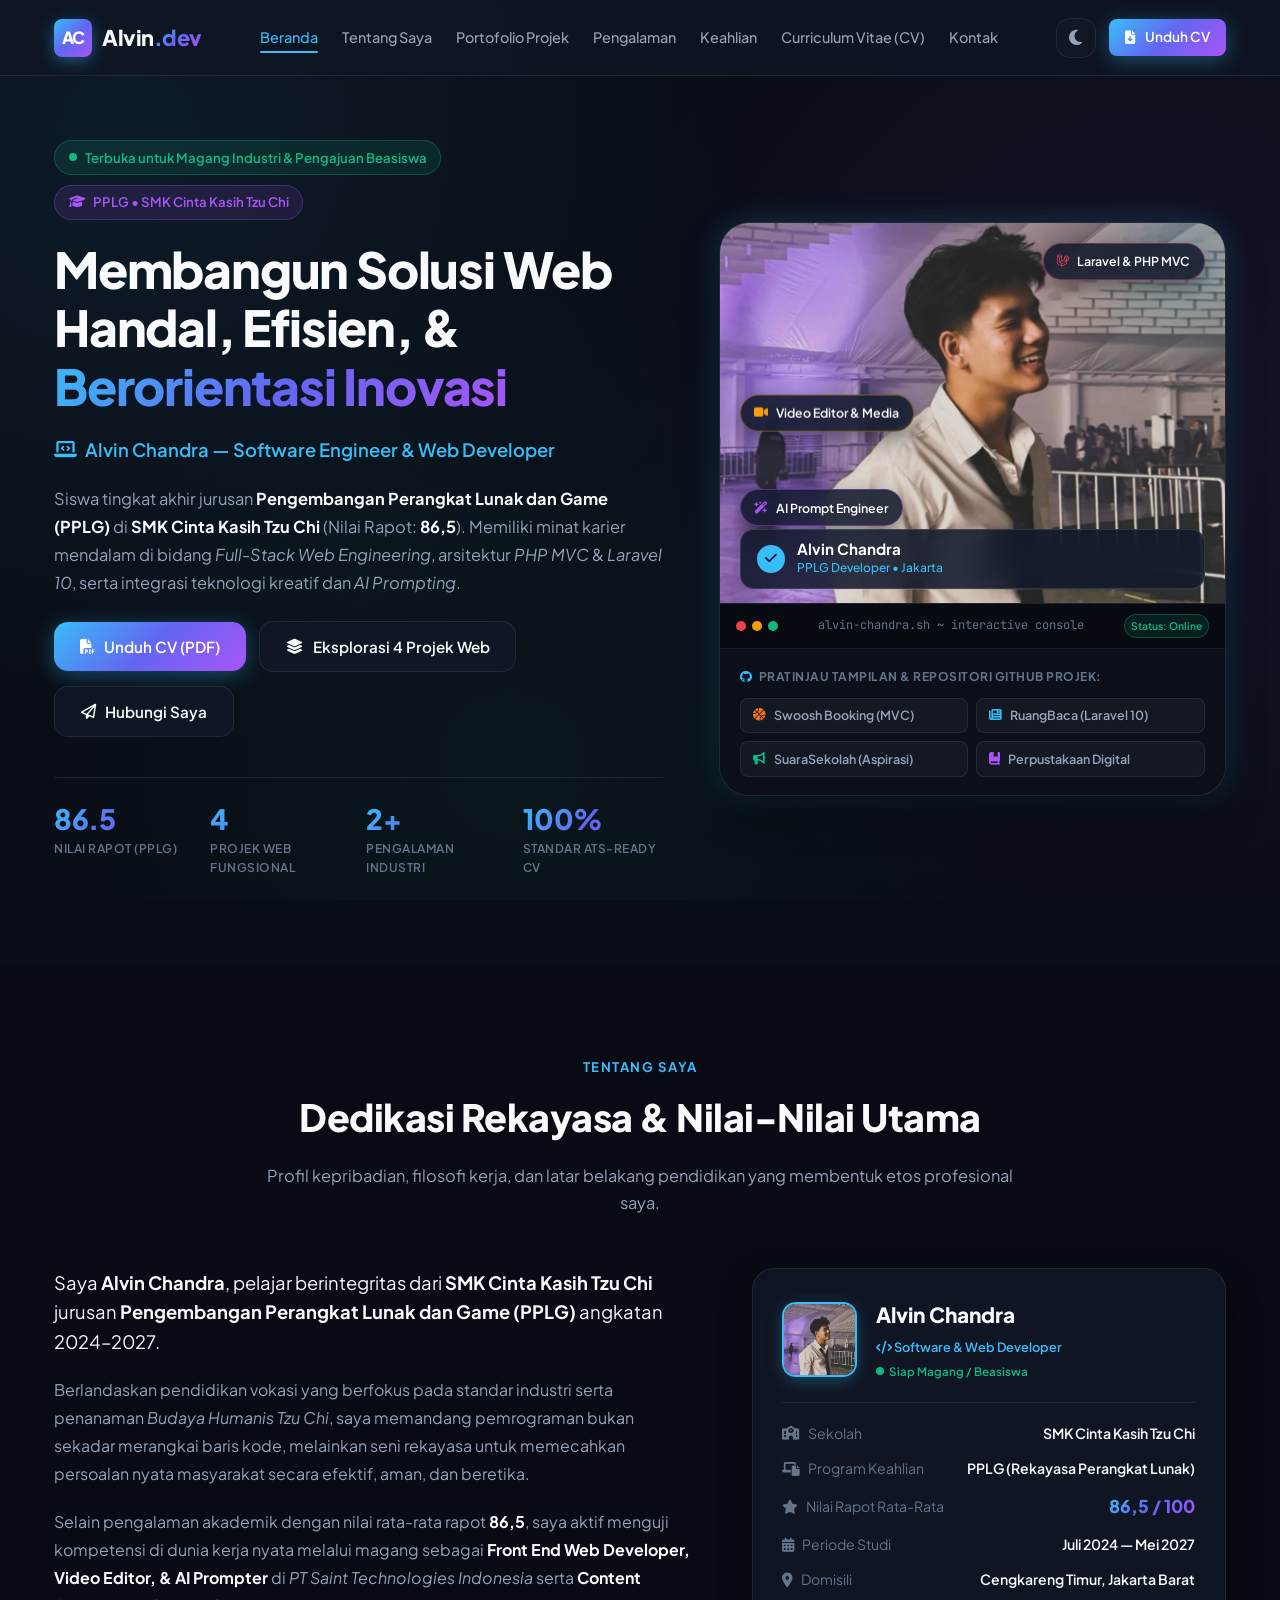
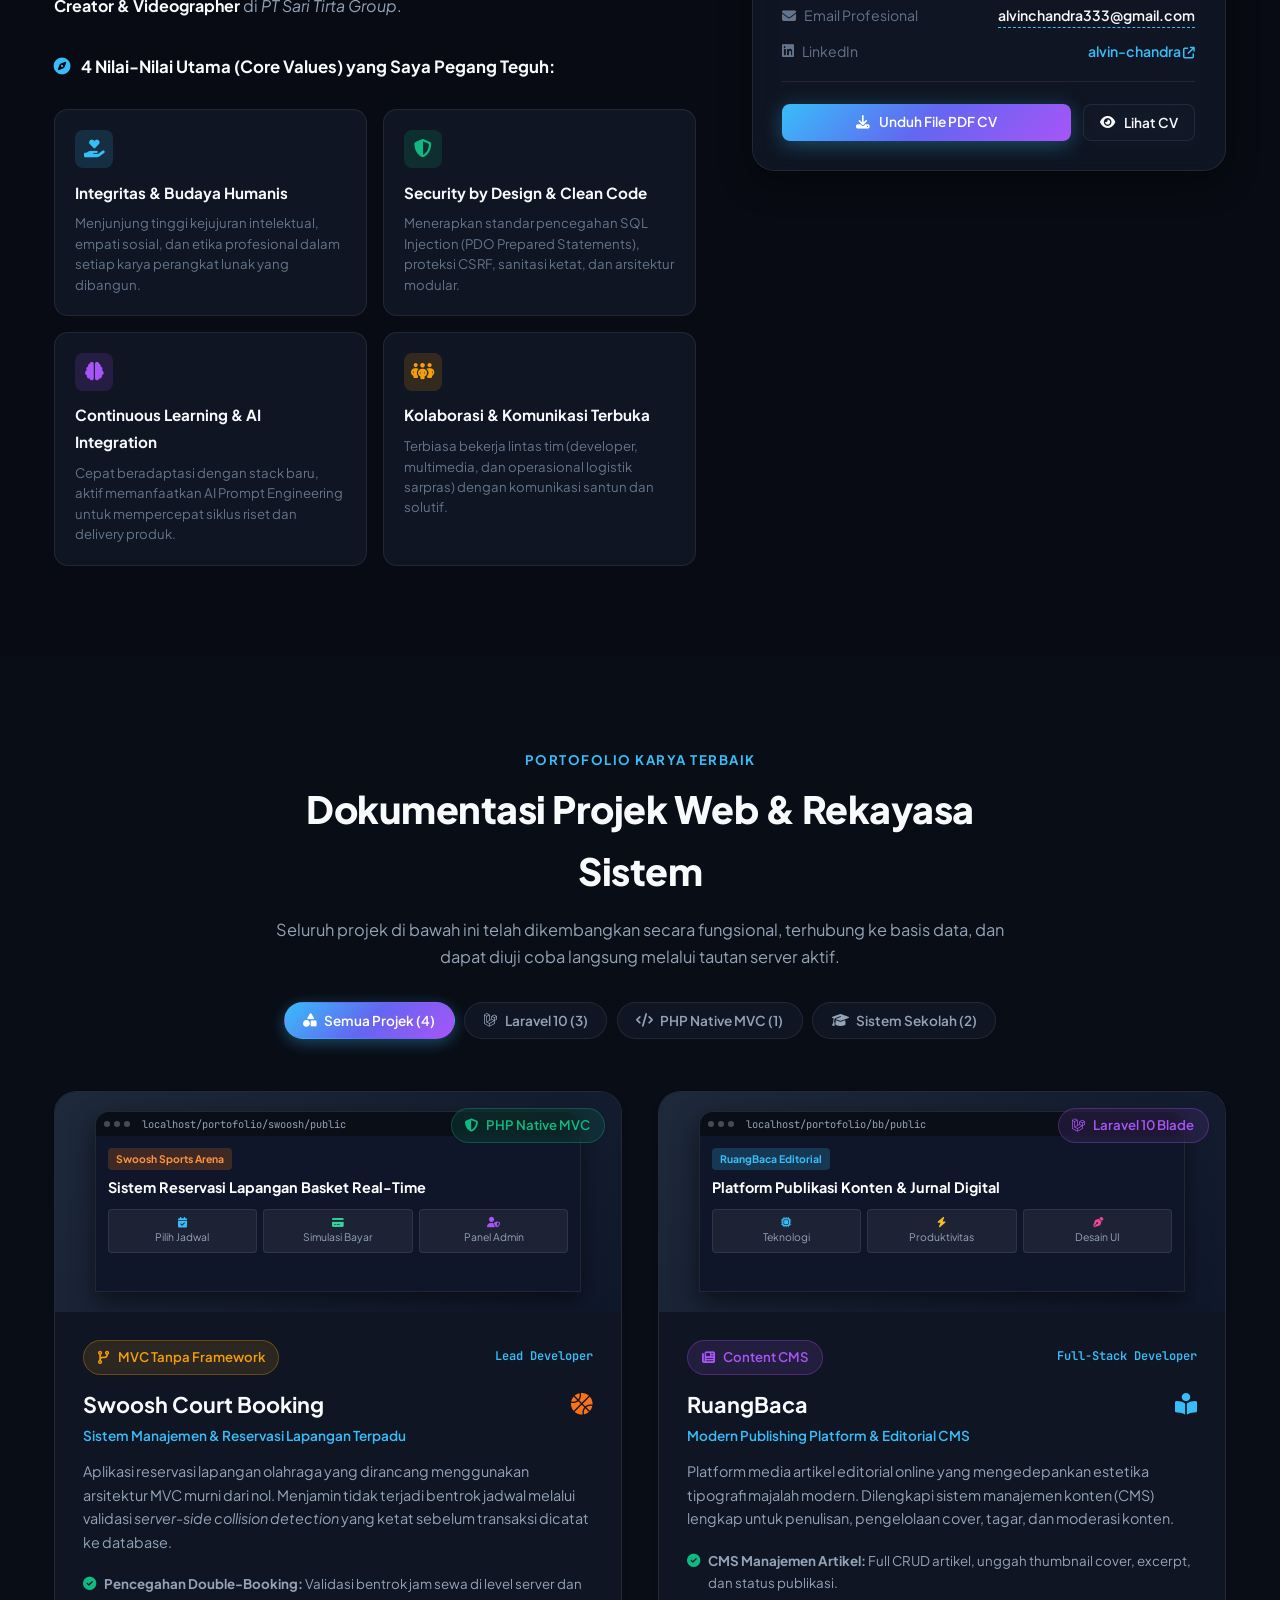
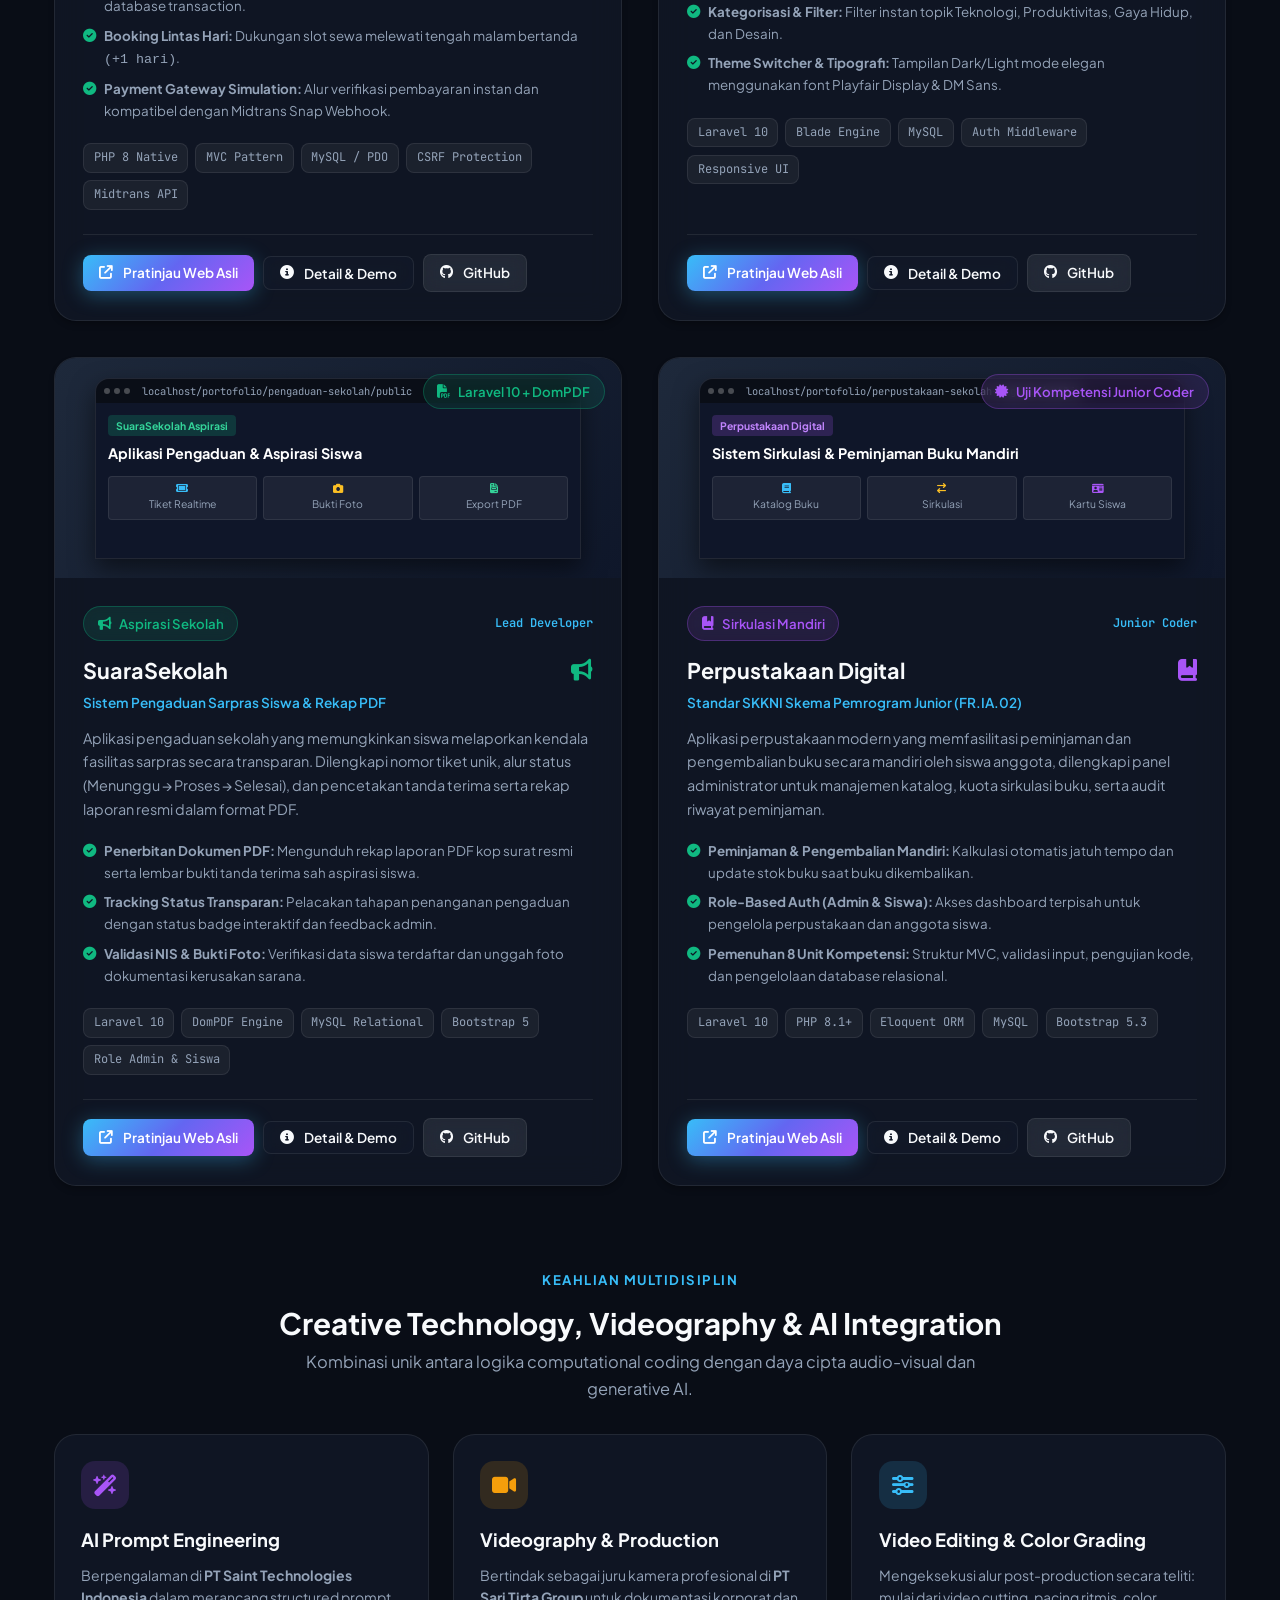
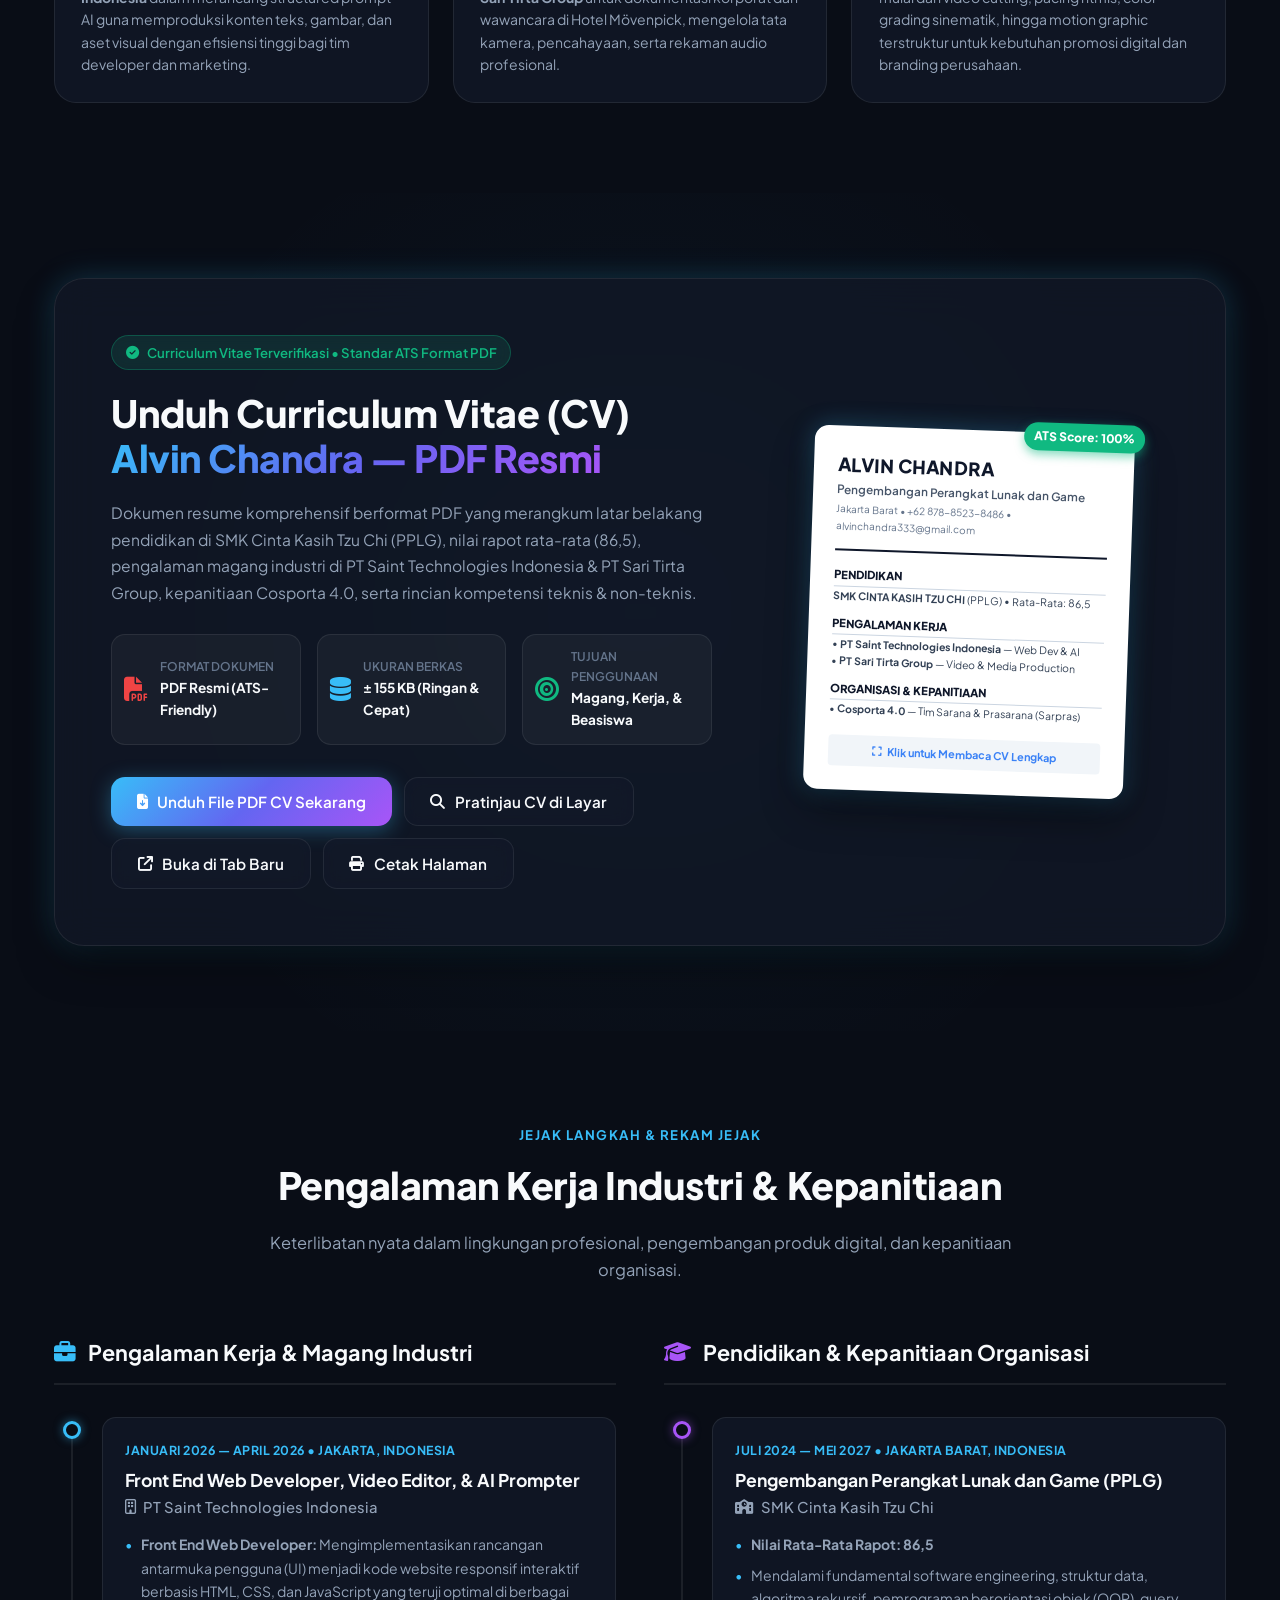
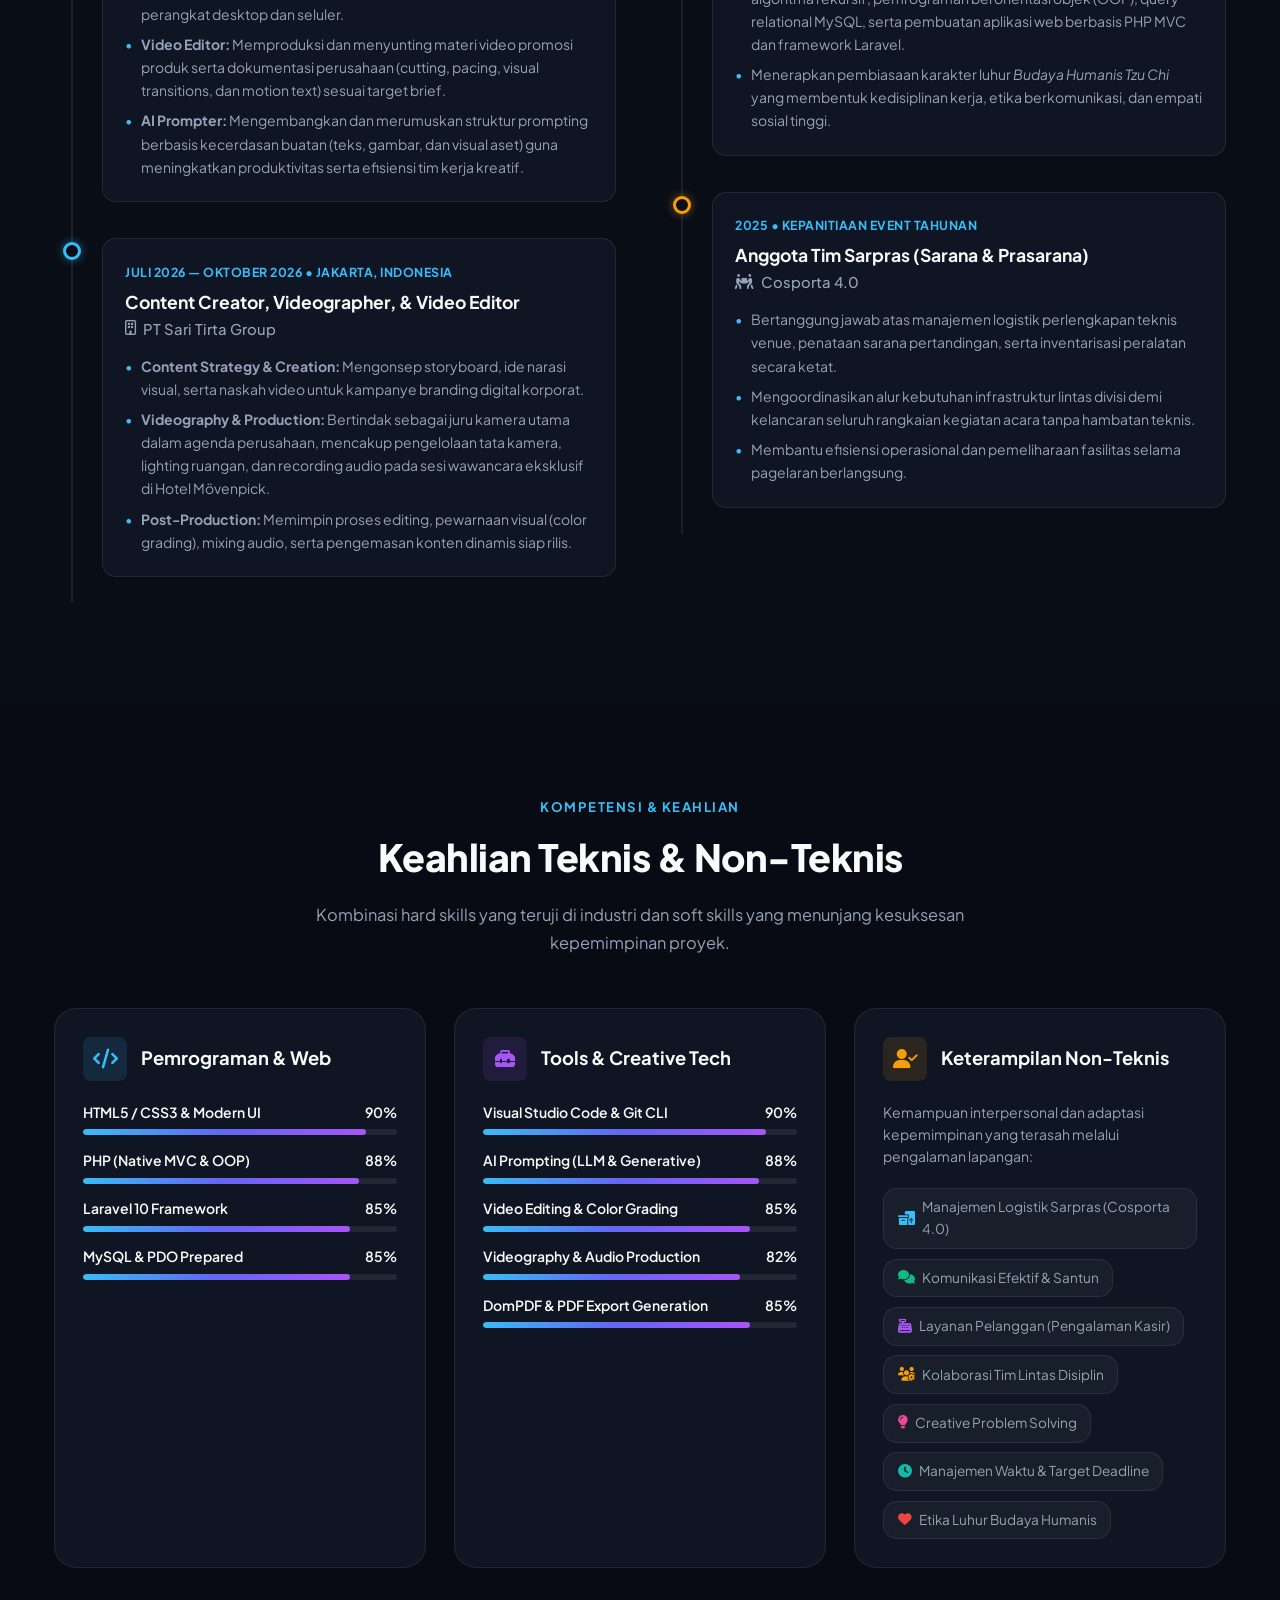
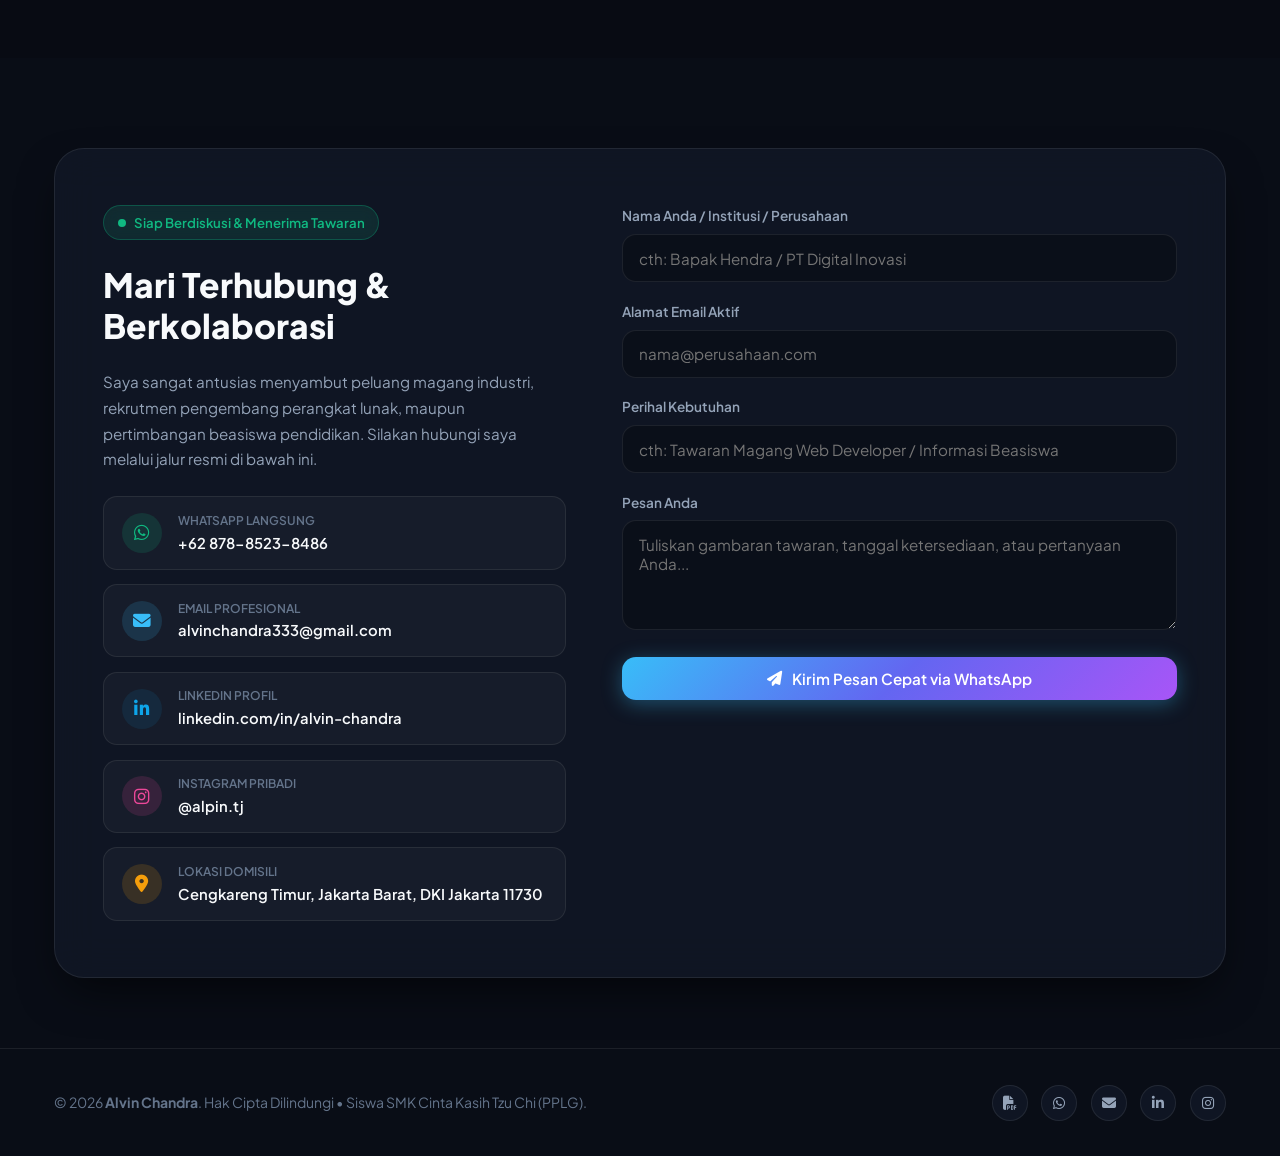
==== commit 330a2ee4: "feat: add authentic project index previews, embed live iframe demo, and remove vanilla js from skill" ====
--- a/index.html
+++ b/index.html
@@ -408,11 +408,14 @@
                         </div>
 
                         <div class="project-actions">
-                            <button class="btn btn-primary btn-sm" data-open-modal="swoosh">
-                                <i class="fa-solid fa-eye"></i> Pratinjau &amp; Detail UI
+                            <a href="previews/swoosh/index.html" target="_blank" class="btn btn-primary btn-sm" title="Buka Halaman Web Asli Swoosh">
+                                <i class="fa-solid fa-arrow-up-right-from-square"></i> Pratinjau Web Asli
+                            </a>
+                            <button type="button" class="btn btn-outline btn-sm" data-open-modal="swoosh">
+                                <i class="fa-solid fa-circle-info"></i> Detail &amp; Demo
                             </button>
                             <a href="https://github.com/Alvin-Chandra1/swoosh-new" target="_blank" class="btn btn-outline btn-sm btn-github" title="Buka Repositori Kode di GitHub">
-                                <i class="fa-brands fa-github"></i> Buka di GitHub
+                                <i class="fa-brands fa-github"></i> GitHub
                             </a>
                         </div>
                     </div>
@@ -485,11 +488,14 @@
                         </div>
 
                         <div class="project-actions">
-                            <button class="btn btn-primary btn-sm" data-open-modal="ruangbaca">
-                                <i class="fa-solid fa-eye"></i> Pratinjau &amp; Detail UI
+                            <a href="previews/ruangbaca/index.html" target="_blank" class="btn btn-primary btn-sm" title="Buka Halaman Web Asli RuangBaca">
+                                <i class="fa-solid fa-arrow-up-right-from-square"></i> Pratinjau Web Asli
+                            </a>
+                            <button type="button" class="btn btn-outline btn-sm" data-open-modal="ruangbaca">
+                                <i class="fa-solid fa-circle-info"></i> Detail &amp; Demo
                             </button>
                             <a href="https://github.com/Alvin-Chandra1/ruangbaca" target="_blank" class="btn btn-outline btn-sm btn-github" title="Buka Repositori Kode di GitHub">
-                                <i class="fa-brands fa-github"></i> Buka di GitHub
+                                <i class="fa-brands fa-github"></i> GitHub
                             </a>
                         </div>
                     </div>
@@ -562,11 +568,14 @@
                         </div>
 
                         <div class="project-actions">
-                            <button class="btn btn-primary btn-sm" data-open-modal="pengaduan_sekolah">
-                                <i class="fa-solid fa-eye"></i> Pratinjau &amp; Detail UI
+                            <a href="previews/suara-sekolah/index.html" target="_blank" class="btn btn-primary btn-sm" title="Buka Halaman Web Asli SuaraSekolah">
+                                <i class="fa-solid fa-arrow-up-right-from-square"></i> Pratinjau Web Asli
+                            </a>
+                            <button type="button" class="btn btn-outline btn-sm" data-open-modal="pengaduan_sekolah">
+                                <i class="fa-solid fa-circle-info"></i> Detail &amp; Demo
                             </button>
                             <a href="https://github.com/Alvin-Chandra1/pengaduan-sekolah" target="_blank" class="btn btn-outline btn-sm btn-github" title="Buka Repositori Kode di GitHub">
-                                <i class="fa-brands fa-github"></i> Buka di GitHub
+                                <i class="fa-brands fa-github"></i> GitHub
                             </a>
                         </div>
                     </div>
@@ -639,11 +648,14 @@
                         </div>
 
                         <div class="project-actions">
-                            <button class="btn btn-primary btn-sm" data-open-modal="perpustakaan_digital">
-                                <i class="fa-solid fa-eye"></i> Pratinjau &amp; Detail UI
+                            <a href="previews/perpustakaan/index.html" target="_blank" class="btn btn-primary btn-sm" title="Buka Halaman Web Asli Perpustakaan Digital">
+                                <i class="fa-solid fa-arrow-up-right-from-square"></i> Pratinjau Web Asli
+                            </a>
+                            <button type="button" class="btn btn-outline btn-sm" data-open-modal="perpustakaan_digital">
+                                <i class="fa-solid fa-circle-info"></i> Detail &amp; Demo
                             </button>
                             <a href="https://github.com/Alvin-Chandra1/perpustakaan-sekolah-digital" target="_blank" class="btn btn-outline btn-sm btn-github" title="Buka Repositori Kode di GitHub">
-                                <i class="fa-brands fa-github"></i> Buka di GitHub
+                                <i class="fa-brands fa-github"></i> GitHub
                             </a>
                         </div>
                     </div>
@@ -965,16 +977,6 @@
 
                         <div class="skill-progress-item">
                             <div class="skill-info">
-                                <span>JavaScript (Vanilla &amp; DOM)</span>
-                                <span>85%</span>
-                            </div>
-                            <div class="skill-bar-bg">
-                                <div class="skill-bar-fill" data-width="85%" style="width: 0;"></div>
-                            </div>
-                        </div>
-
-                        <div class="skill-progress-item">
-                            <div class="skill-info">
                                 <span>MySQL &amp; PDO Prepared</span>
                                 <span>85%</span>
                             </div>
--- a/assets/css/style.css
+++ b/assets/css/style.css
@@ -1170,7 +1170,8 @@
 .project-actions {
   display: flex;
   align-items: center;
-  gap: 0.75rem;
+  flex-wrap: wrap;
+  gap: 0.6rem;
   margin-top: auto;
   padding-top: 1.15rem;
   border-top: 1px solid var(--border-color);
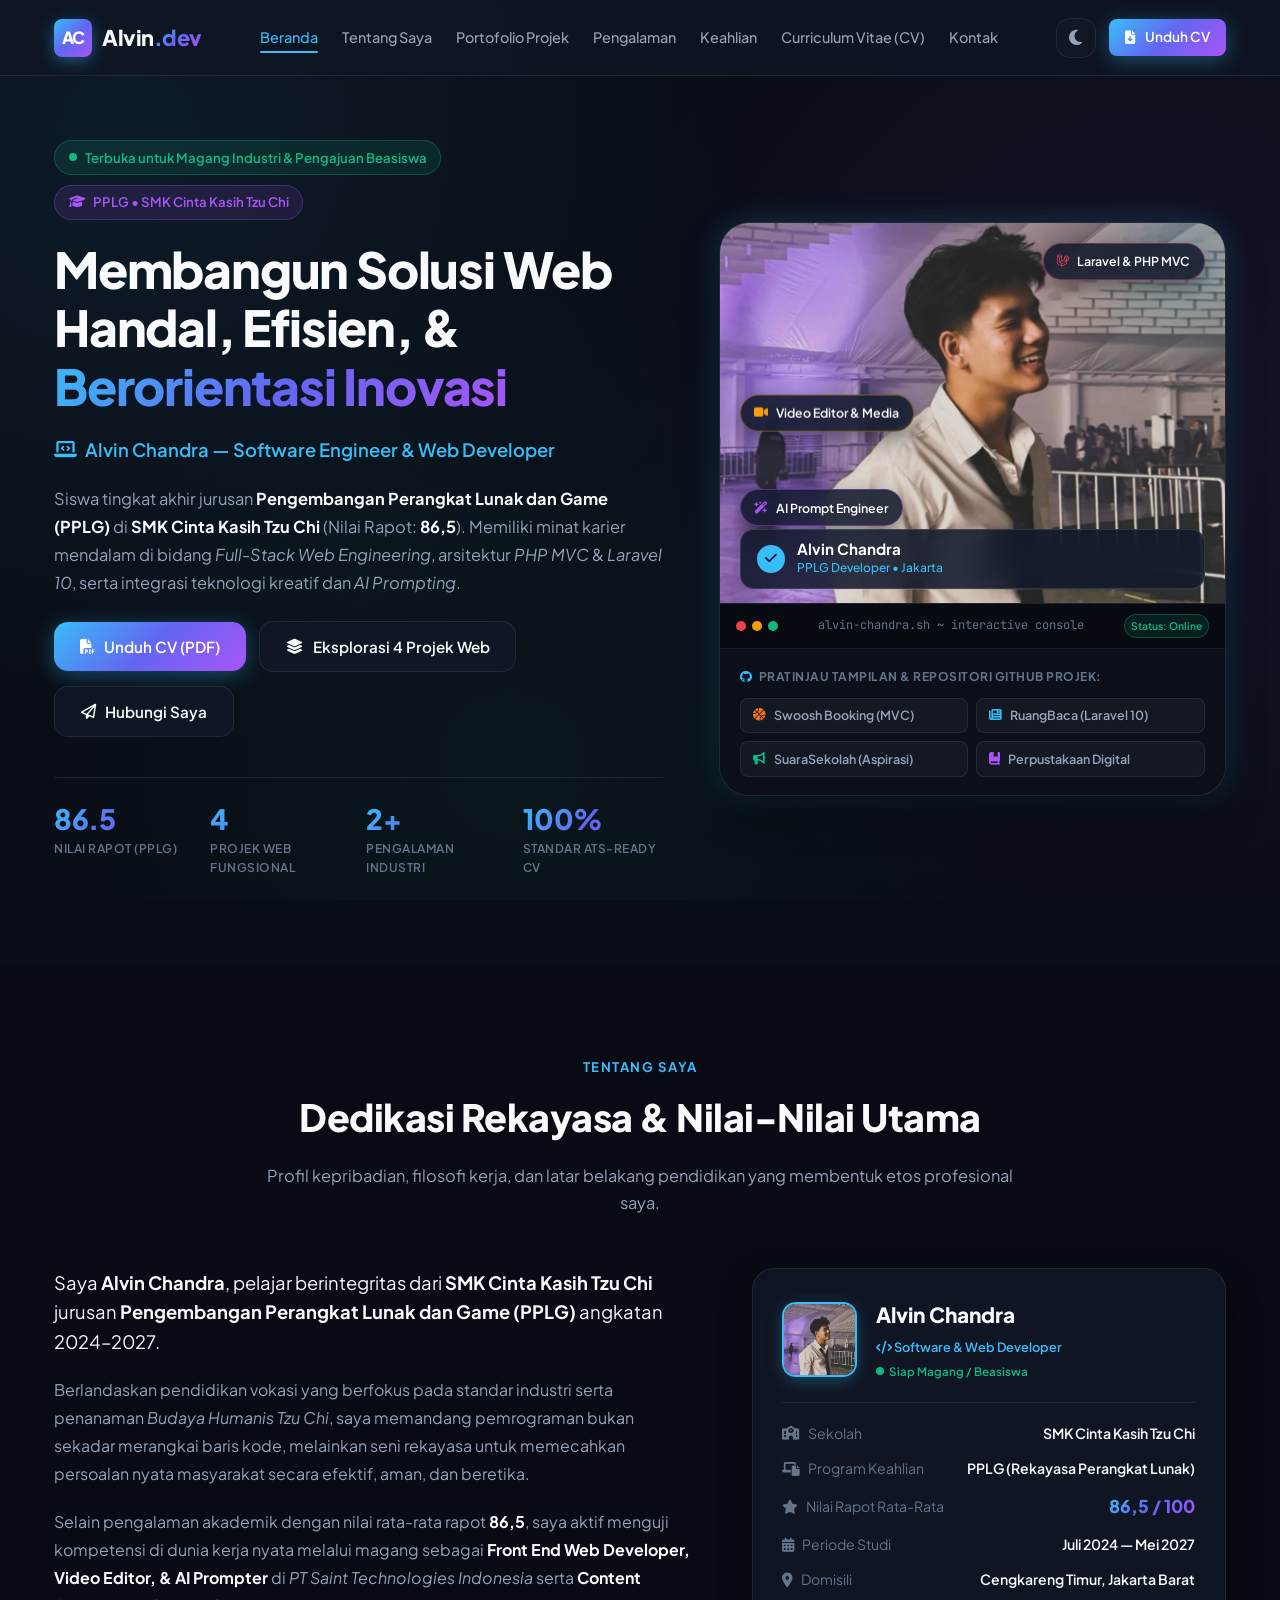
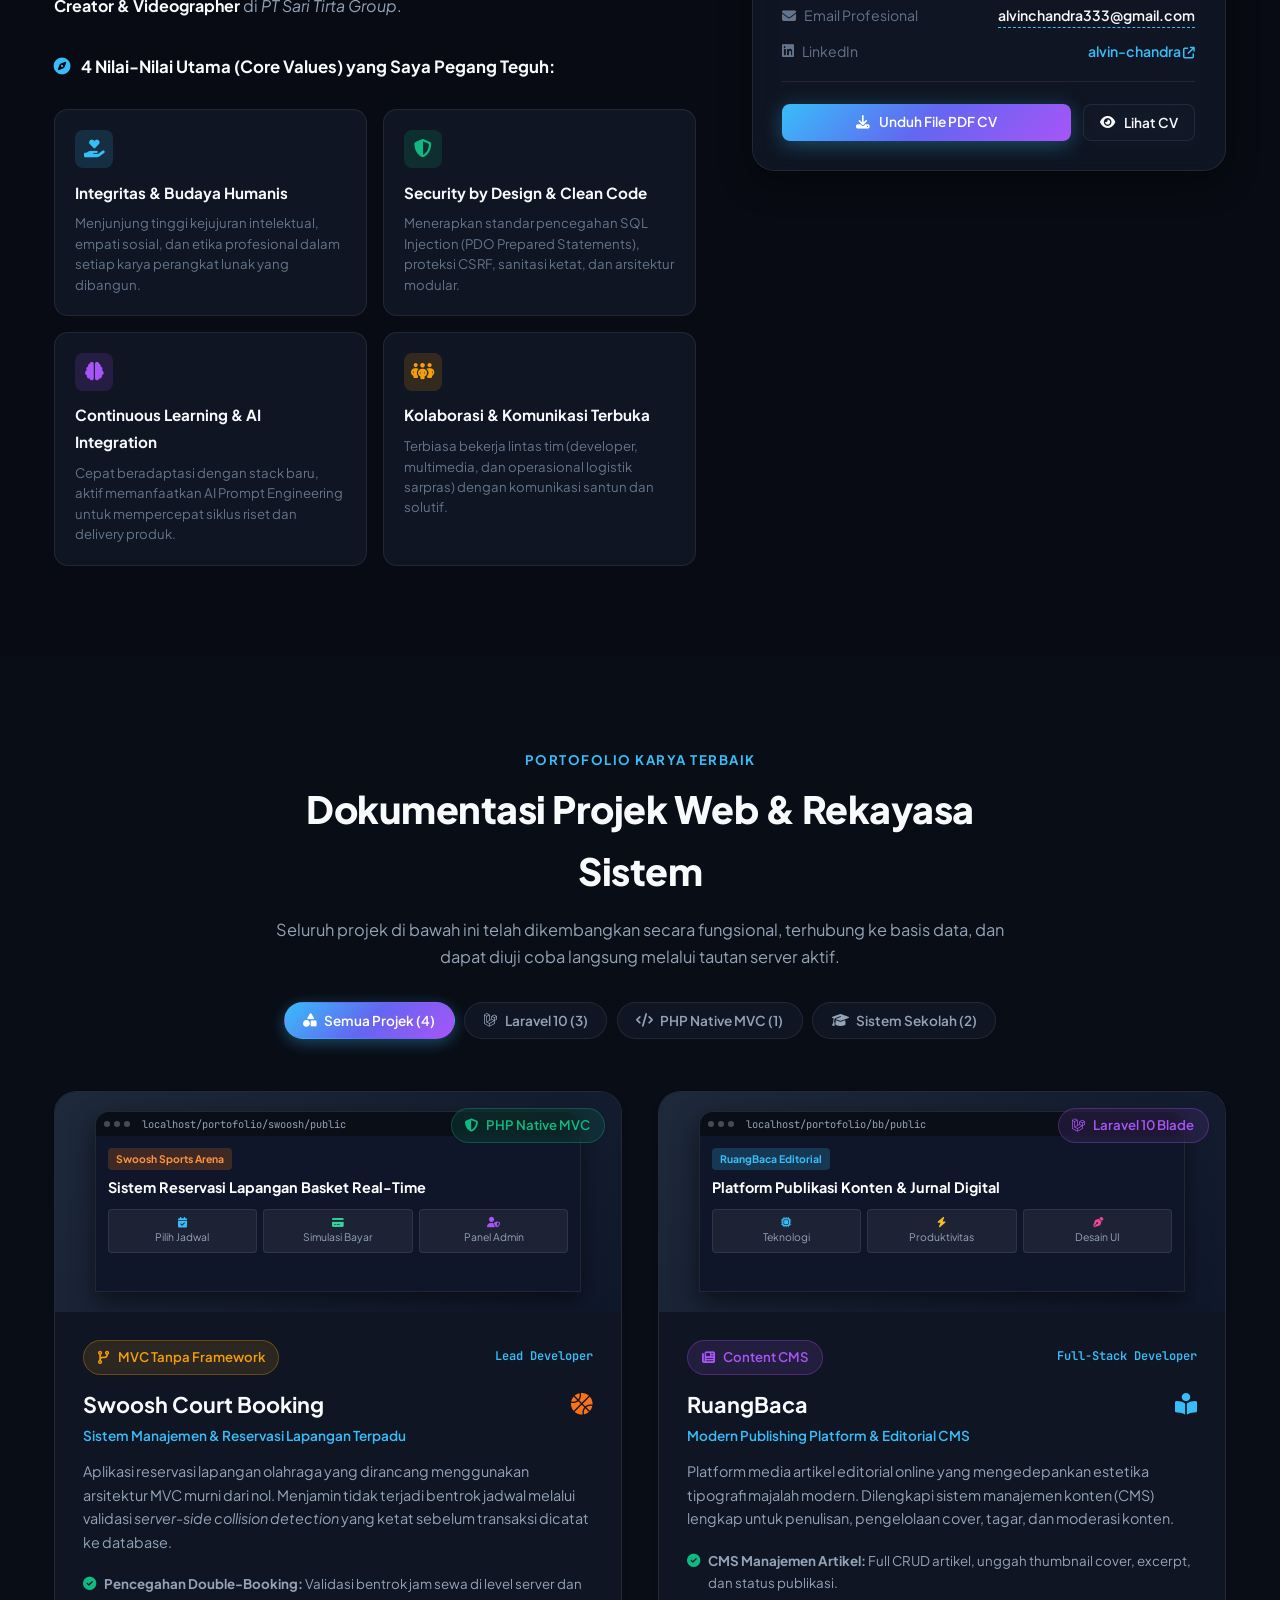
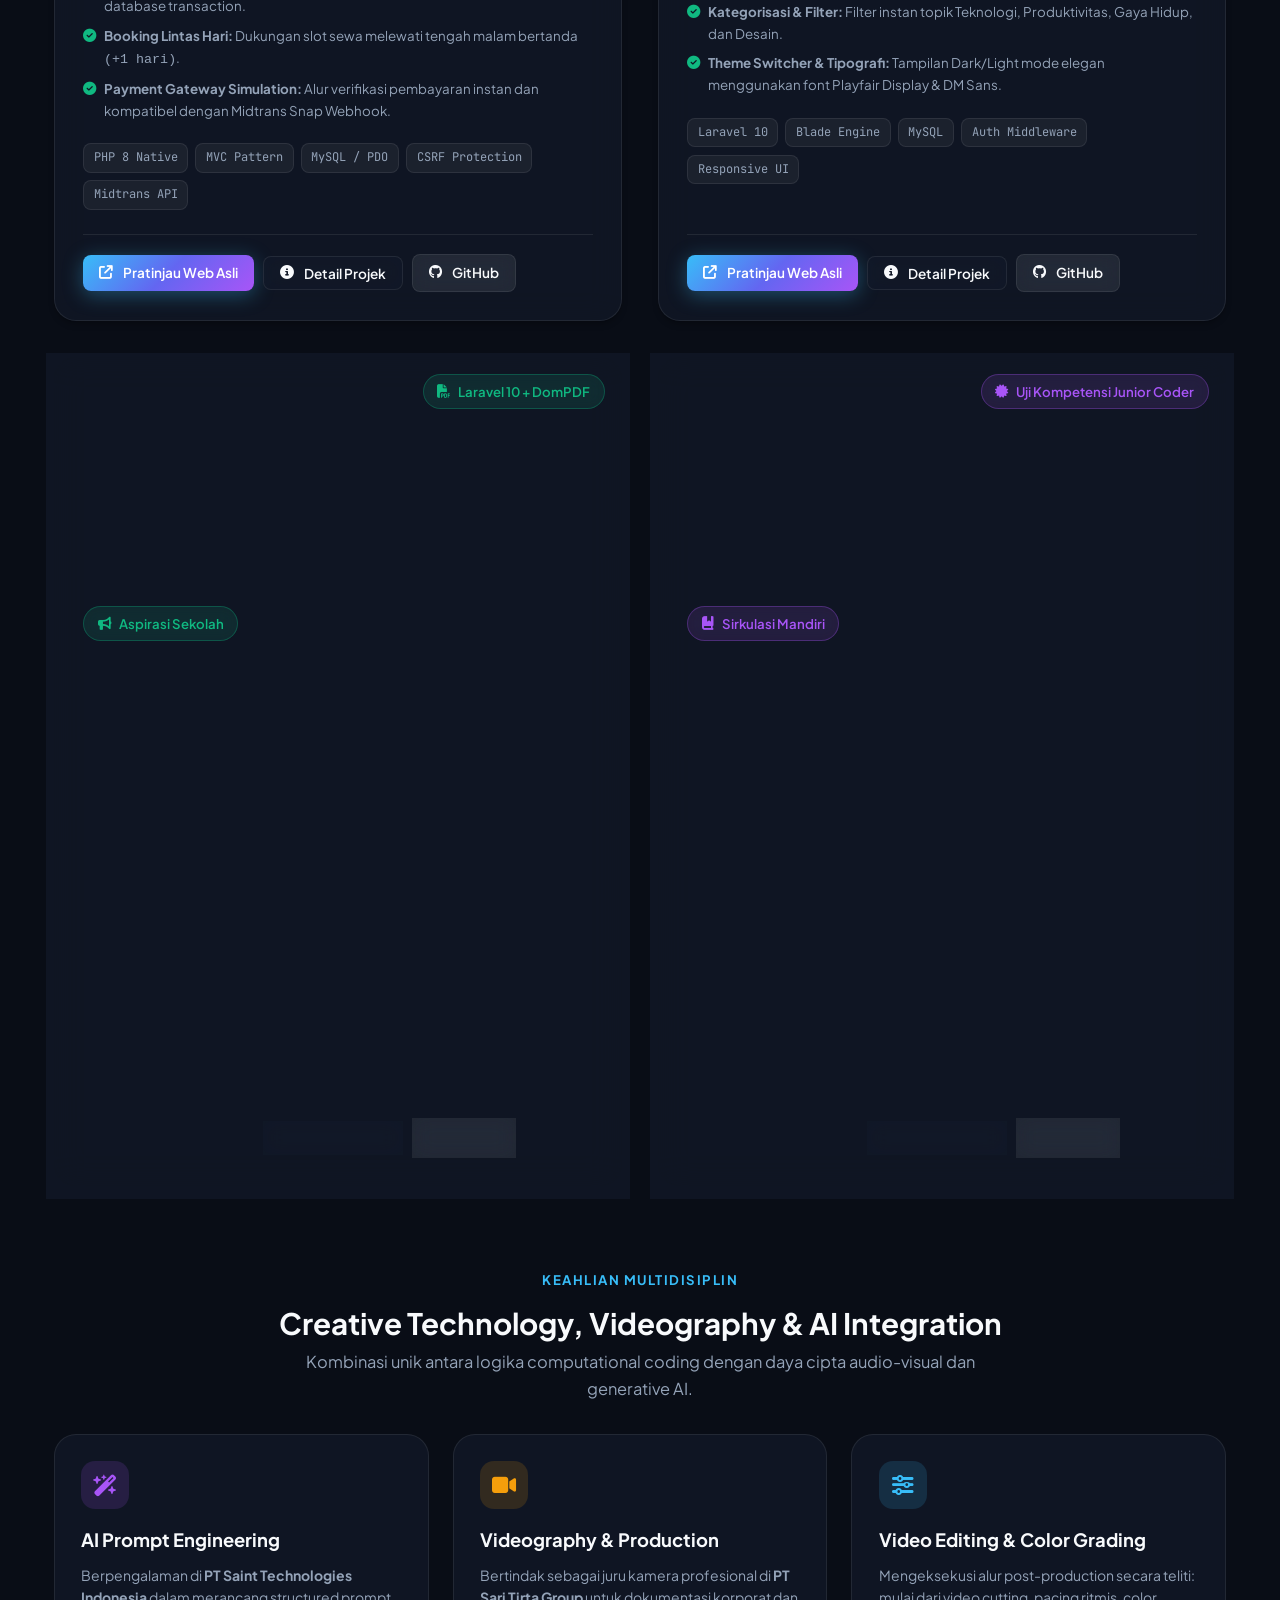
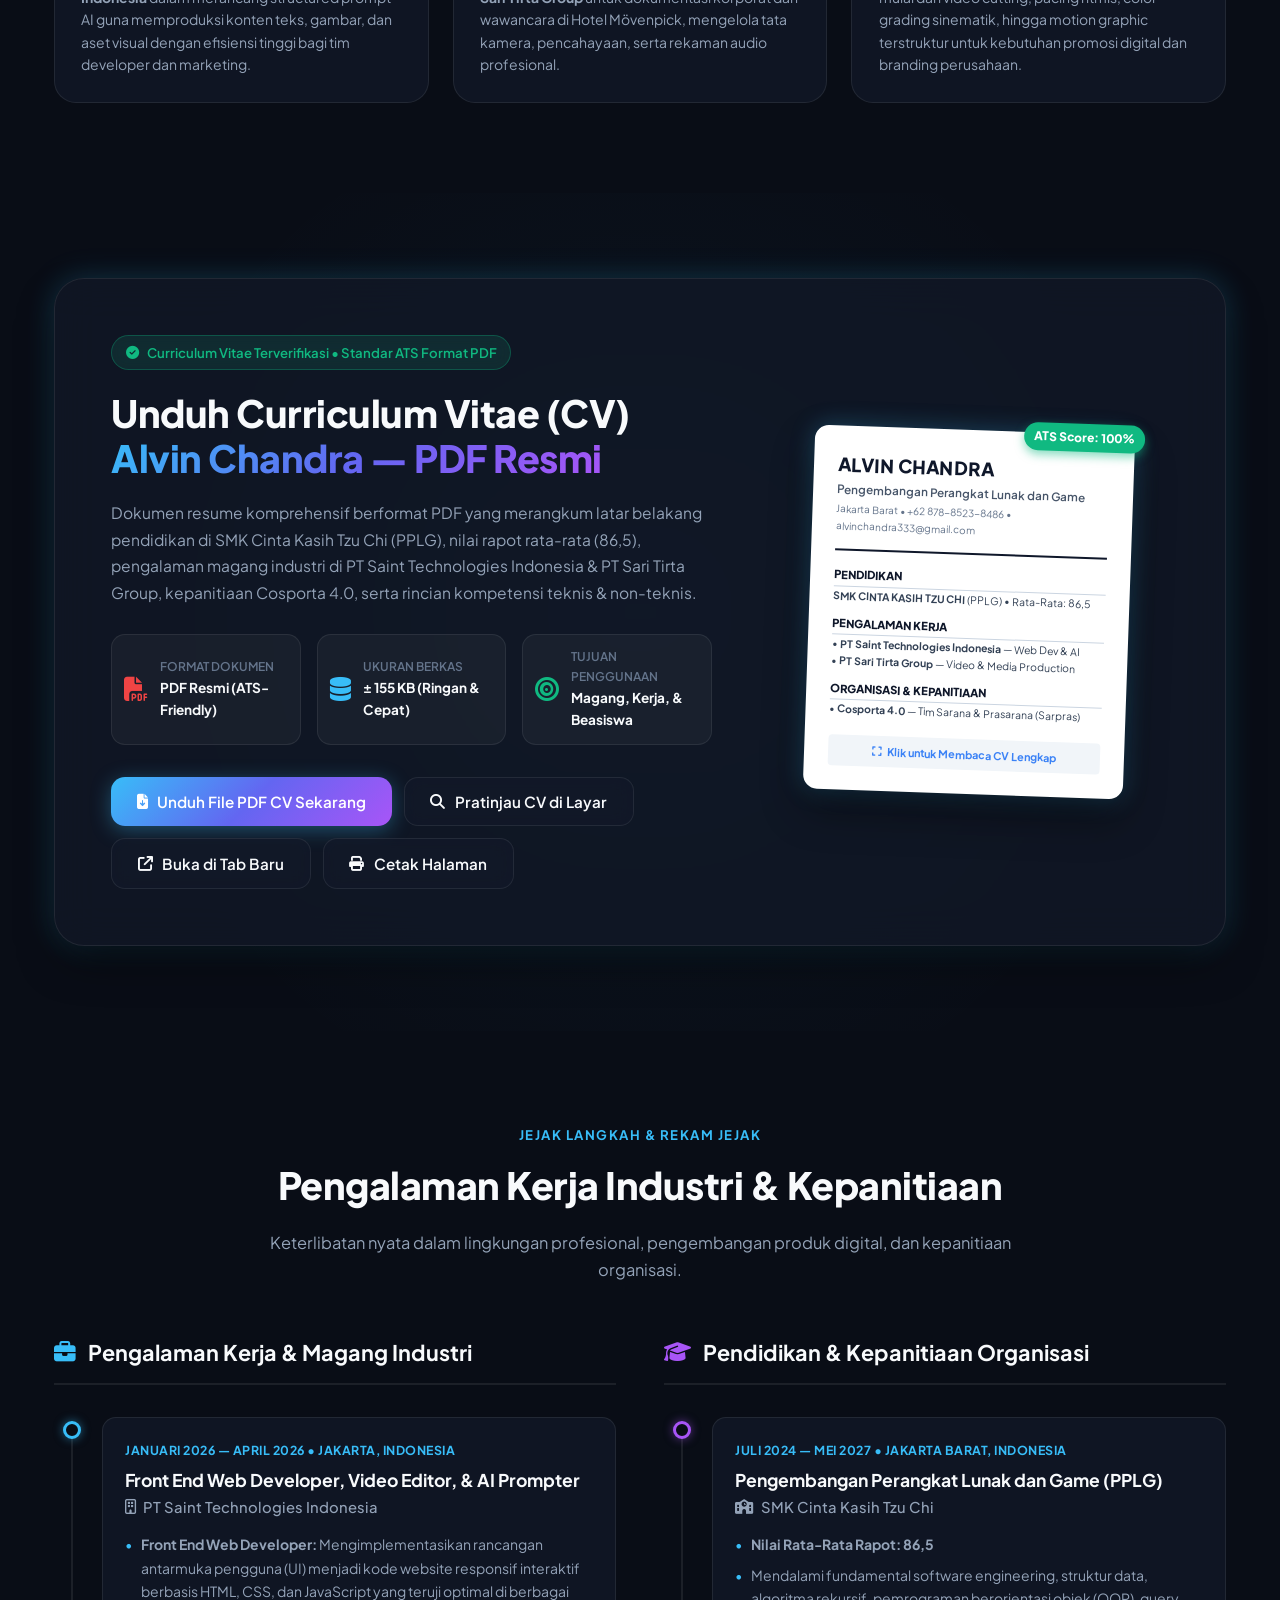
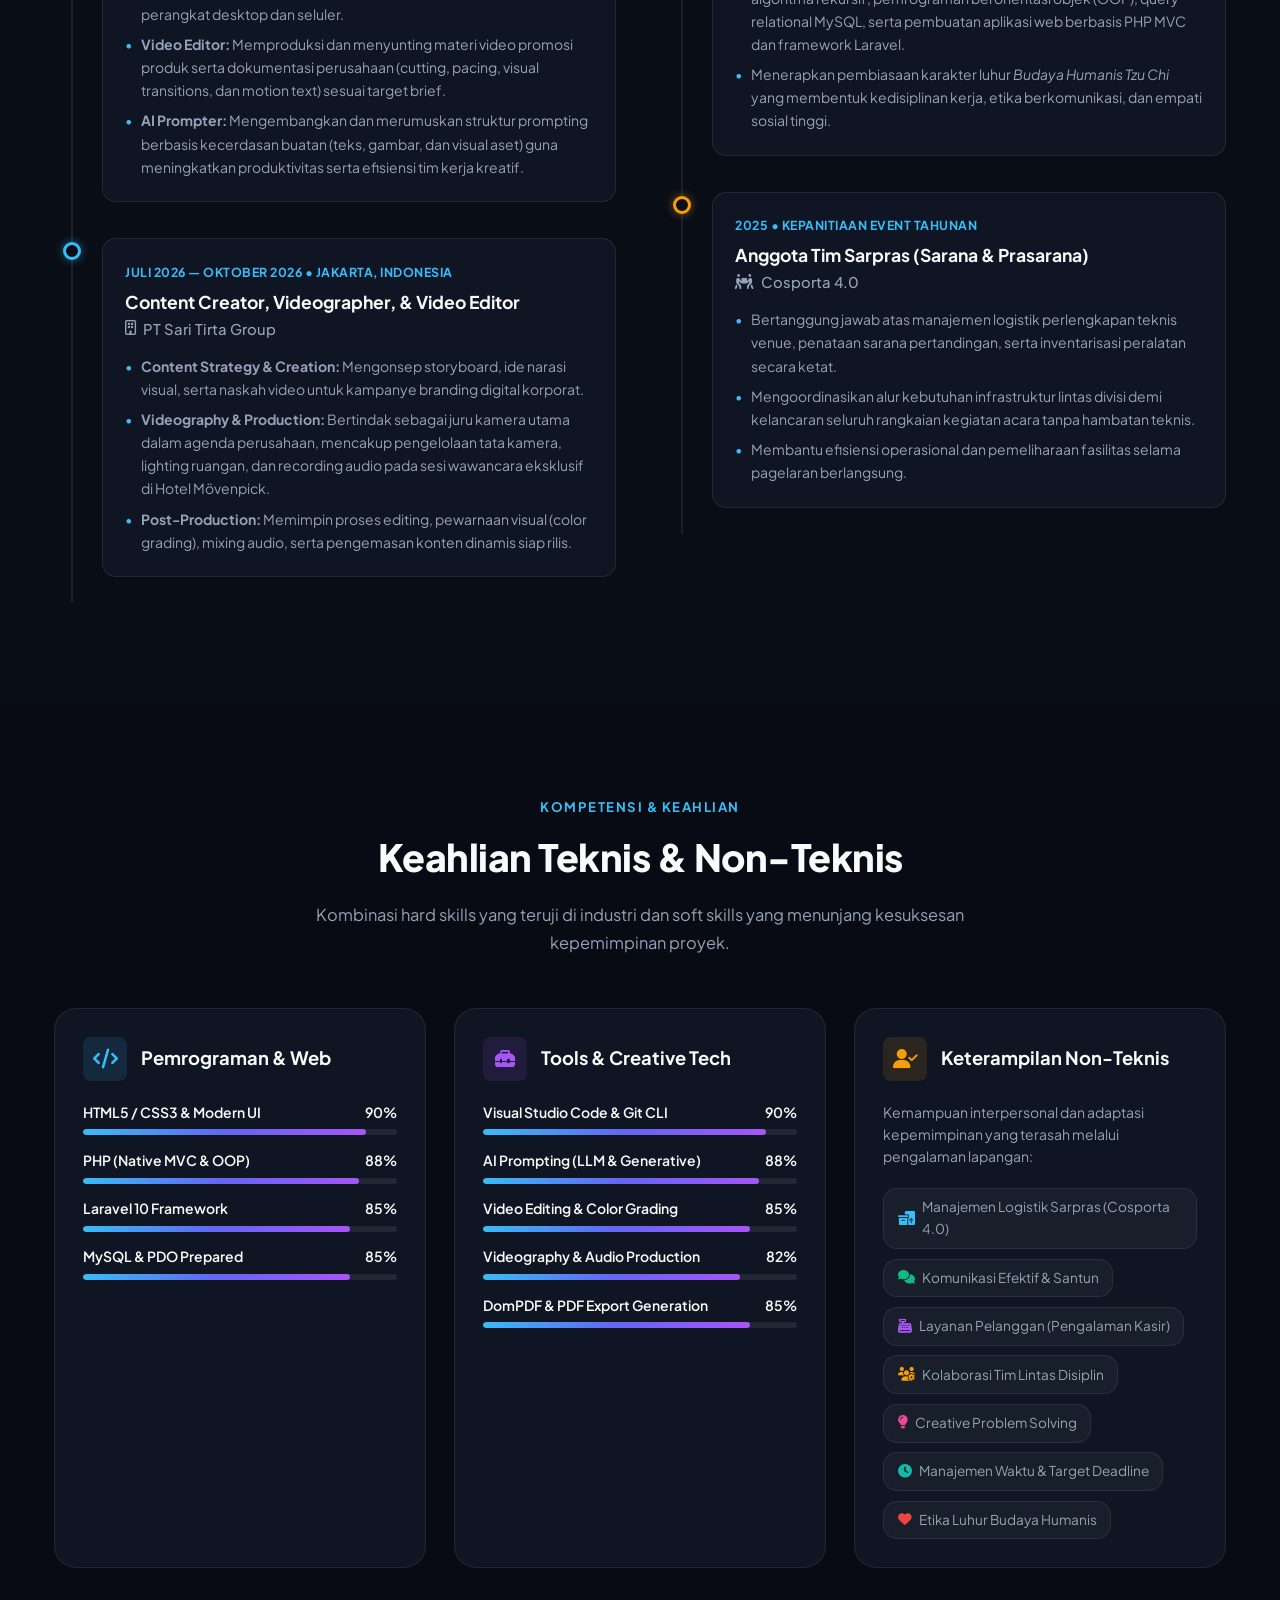
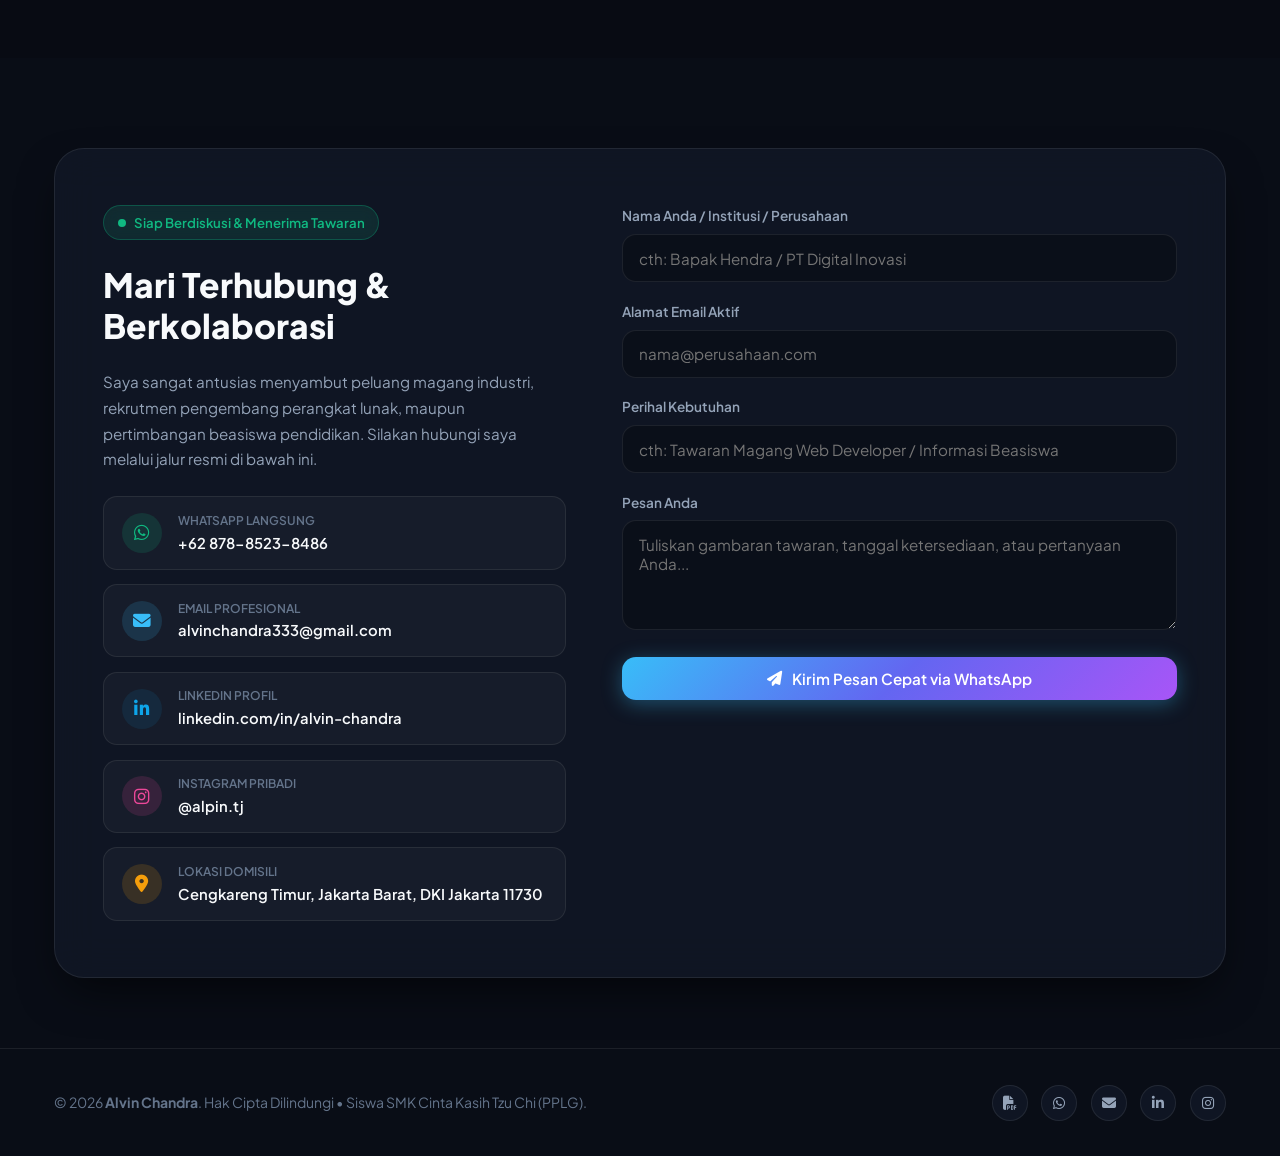
==== commit 3c40bd5d: "refactor: simplify project modal to show details only and separate live preview button" ====
--- a/index.html
+++ b/index.html
@@ -412,7 +412,7 @@
                                 <i class="fa-solid fa-arrow-up-right-from-square"></i> Pratinjau Web Asli
                             </a>
                             <button type="button" class="btn btn-outline btn-sm" data-open-modal="swoosh">
-                                <i class="fa-solid fa-circle-info"></i> Detail &amp; Demo
+                                <i class="fa-solid fa-circle-info"></i> Detail Projek
                             </button>
                             <a href="https://github.com/Alvin-Chandra1/swoosh-new" target="_blank" class="btn btn-outline btn-sm btn-github" title="Buka Repositori Kode di GitHub">
                                 <i class="fa-brands fa-github"></i> GitHub
@@ -492,7 +492,7 @@
                                 <i class="fa-solid fa-arrow-up-right-from-square"></i> Pratinjau Web Asli
                             </a>
                             <button type="button" class="btn btn-outline btn-sm" data-open-modal="ruangbaca">
-                                <i class="fa-solid fa-circle-info"></i> Detail &amp; Demo
+                                <i class="fa-solid fa-circle-info"></i> Detail Projek
                             </button>
                             <a href="https://github.com/Alvin-Chandra1/ruangbaca" target="_blank" class="btn btn-outline btn-sm btn-github" title="Buka Repositori Kode di GitHub">
                                 <i class="fa-brands fa-github"></i> GitHub
@@ -572,7 +572,7 @@
                                 <i class="fa-solid fa-arrow-up-right-from-square"></i> Pratinjau Web Asli
                             </a>
                             <button type="button" class="btn btn-outline btn-sm" data-open-modal="pengaduan_sekolah">
-                                <i class="fa-solid fa-circle-info"></i> Detail &amp; Demo
+                                <i class="fa-solid fa-circle-info"></i> Detail Projek
                             </button>
                             <a href="https://github.com/Alvin-Chandra1/pengaduan-sekolah" target="_blank" class="btn btn-outline btn-sm btn-github" title="Buka Repositori Kode di GitHub">
                                 <i class="fa-brands fa-github"></i> GitHub
@@ -652,7 +652,7 @@
                                 <i class="fa-solid fa-arrow-up-right-from-square"></i> Pratinjau Web Asli
                             </a>
                             <button type="button" class="btn btn-outline btn-sm" data-open-modal="perpustakaan_digital">
-                                <i class="fa-solid fa-circle-info"></i> Detail &amp; Demo
+                                <i class="fa-solid fa-circle-info"></i> Detail Projek
                             </button>
                             <a href="https://github.com/Alvin-Chandra1/perpustakaan-sekolah-digital" target="_blank" class="btn btn-outline btn-sm btn-github" title="Buka Repositori Kode di GitHub">
                                 <i class="fa-brands fa-github"></i> GitHub
@@ -1240,11 +1240,6 @@
 
             <div class="modal-body">
                 <div>
-                    <div class="modal-section-title"><i class="fa-solid fa-desktop"></i> Pratinjau Tampilan Antarmuka (UI Preview)</div>
-                    <div id="modal-ui-preview"></div>
-                </div>
-
-                <div>
                     <div class="modal-section-title"><i class="fa-solid fa-circle-info"></i> Ringkasan Projek &amp; Peran</div>
                     <p id="modal-summary" style="font-size: 0.95rem; color: var(--text-muted); line-height: 1.7;"></p>
                 </div>
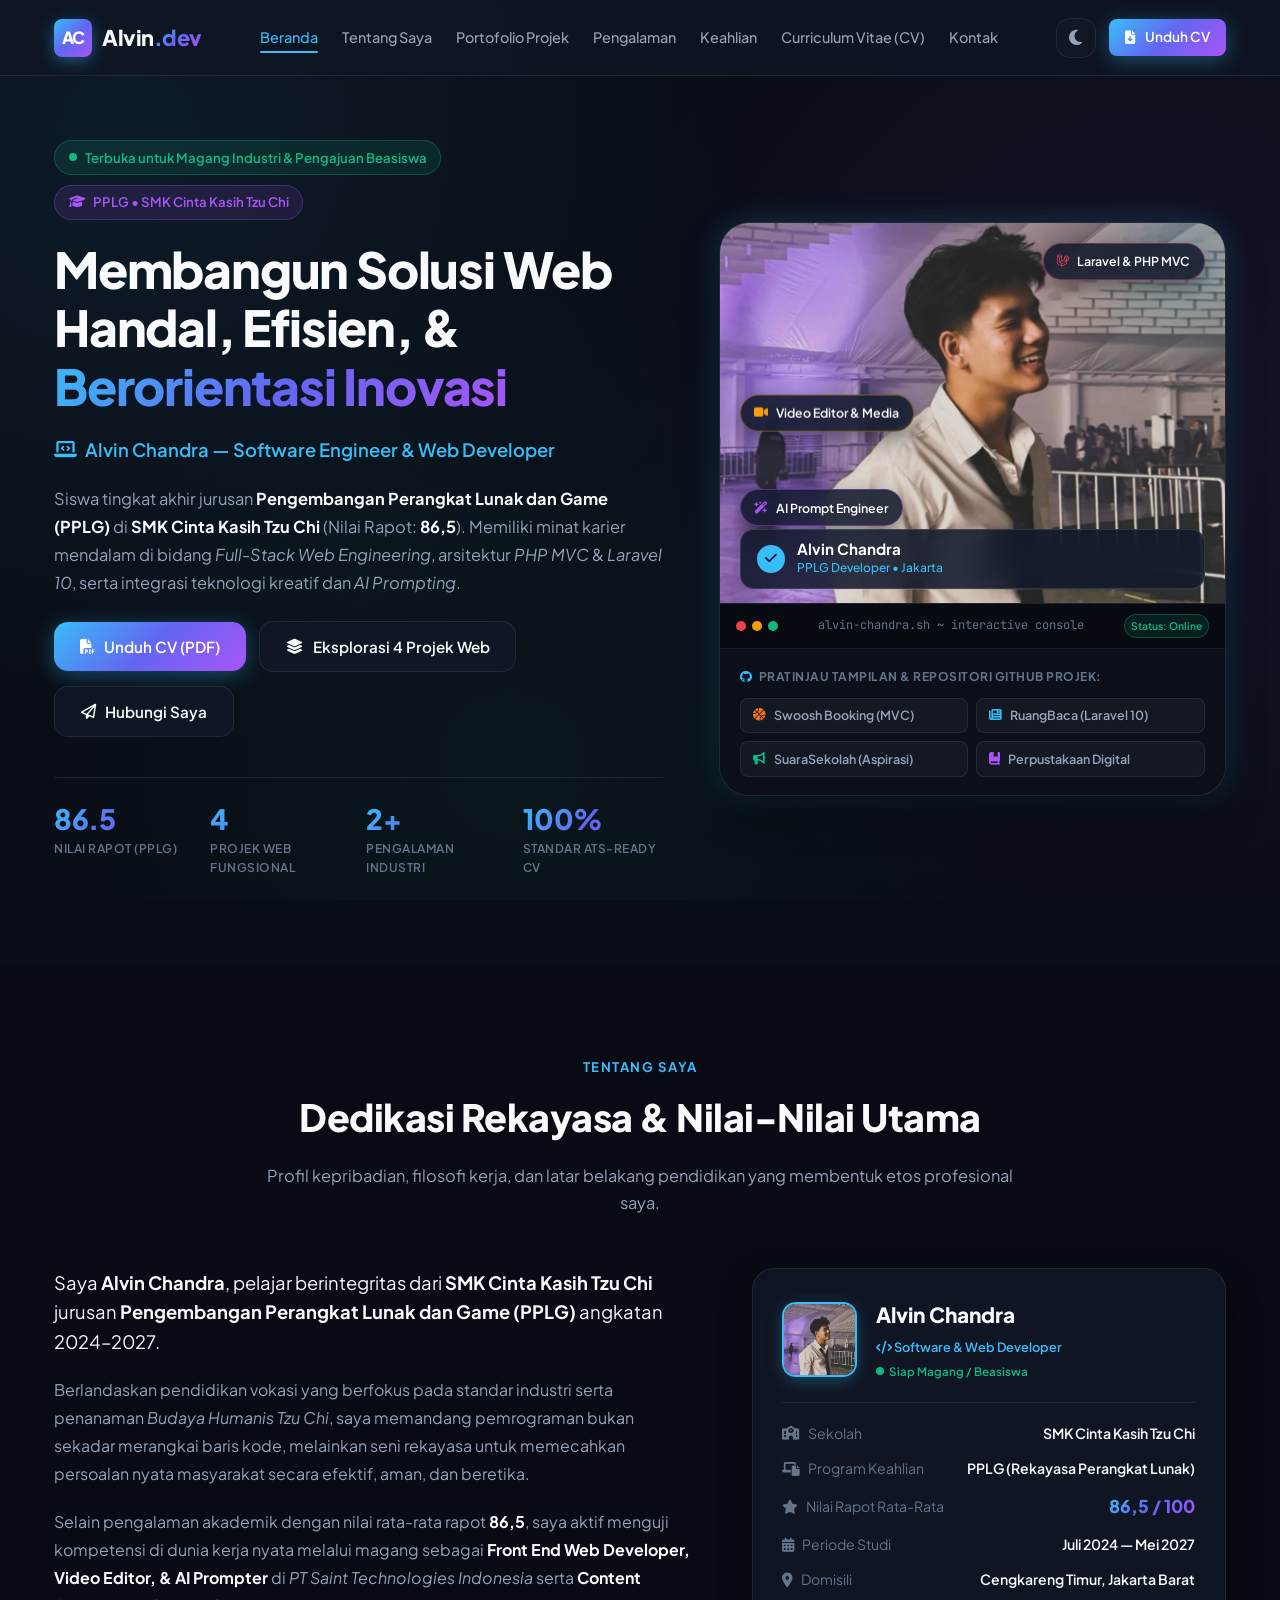
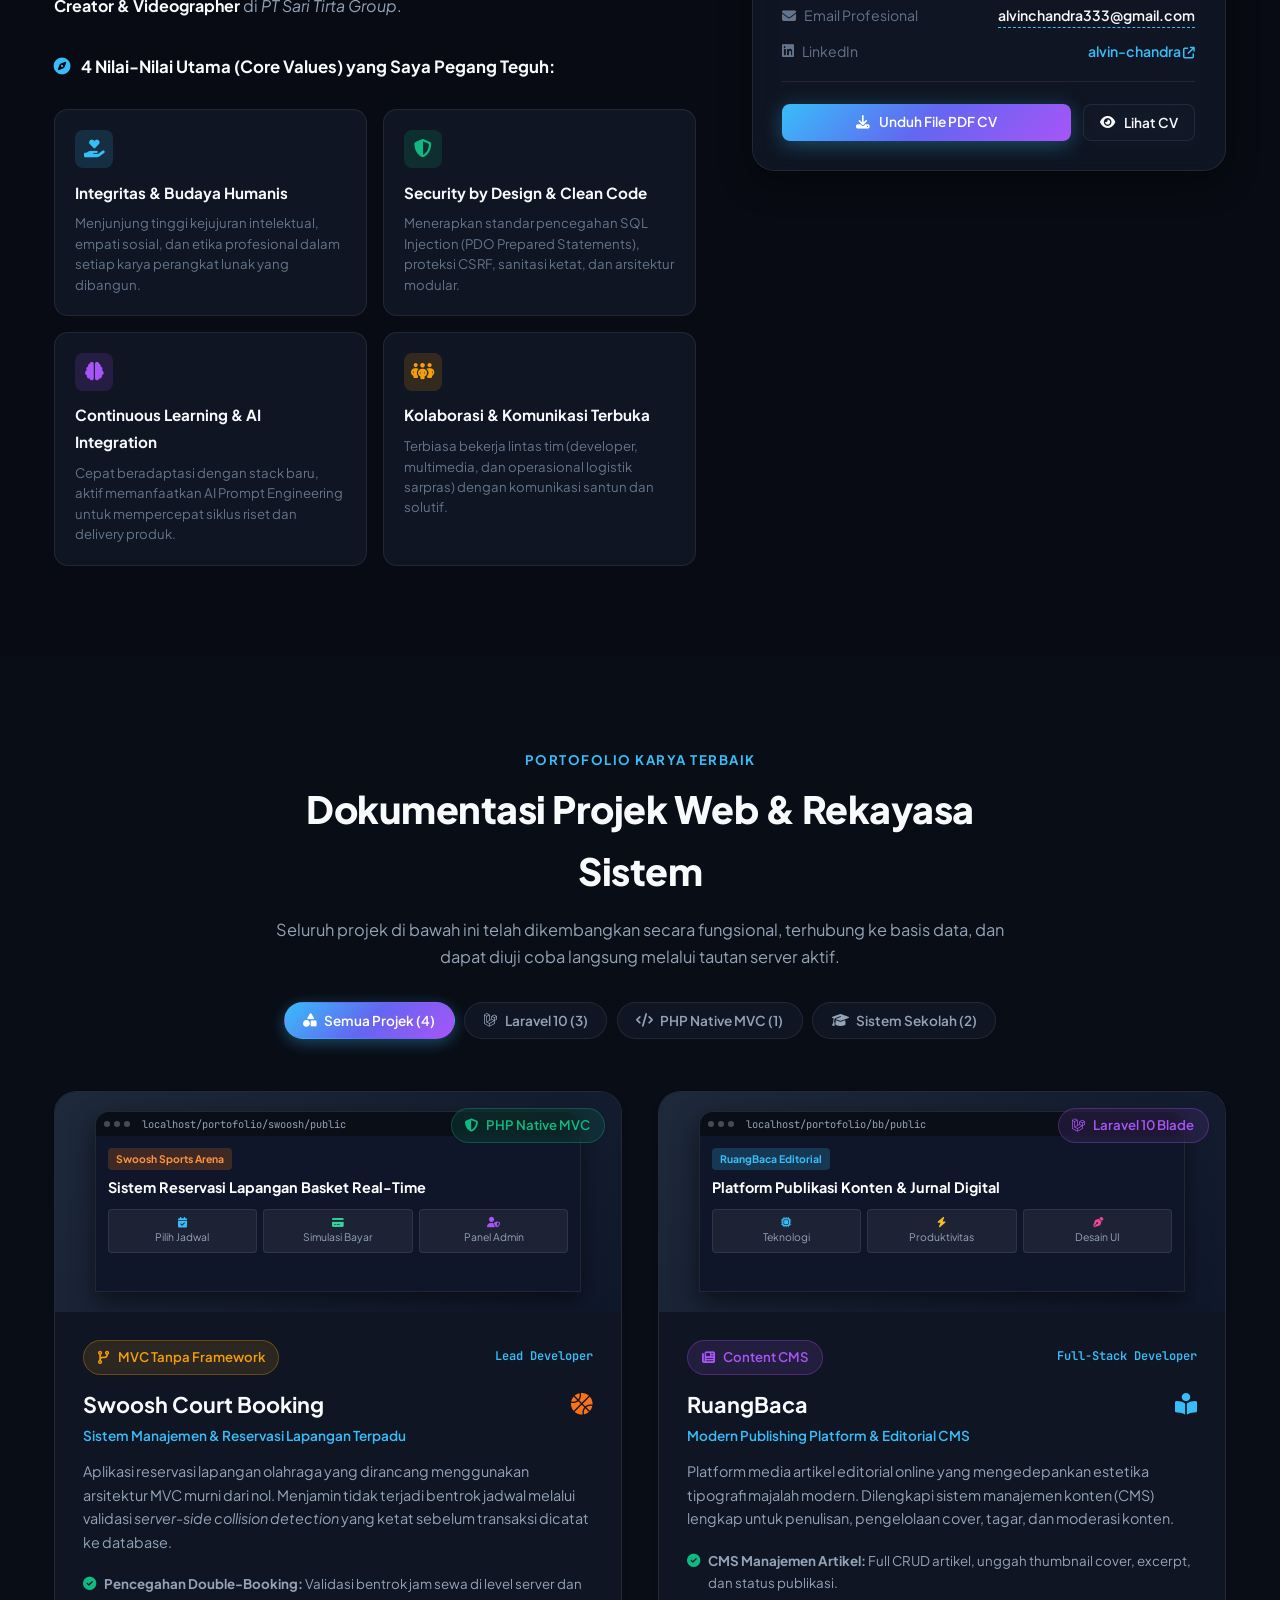
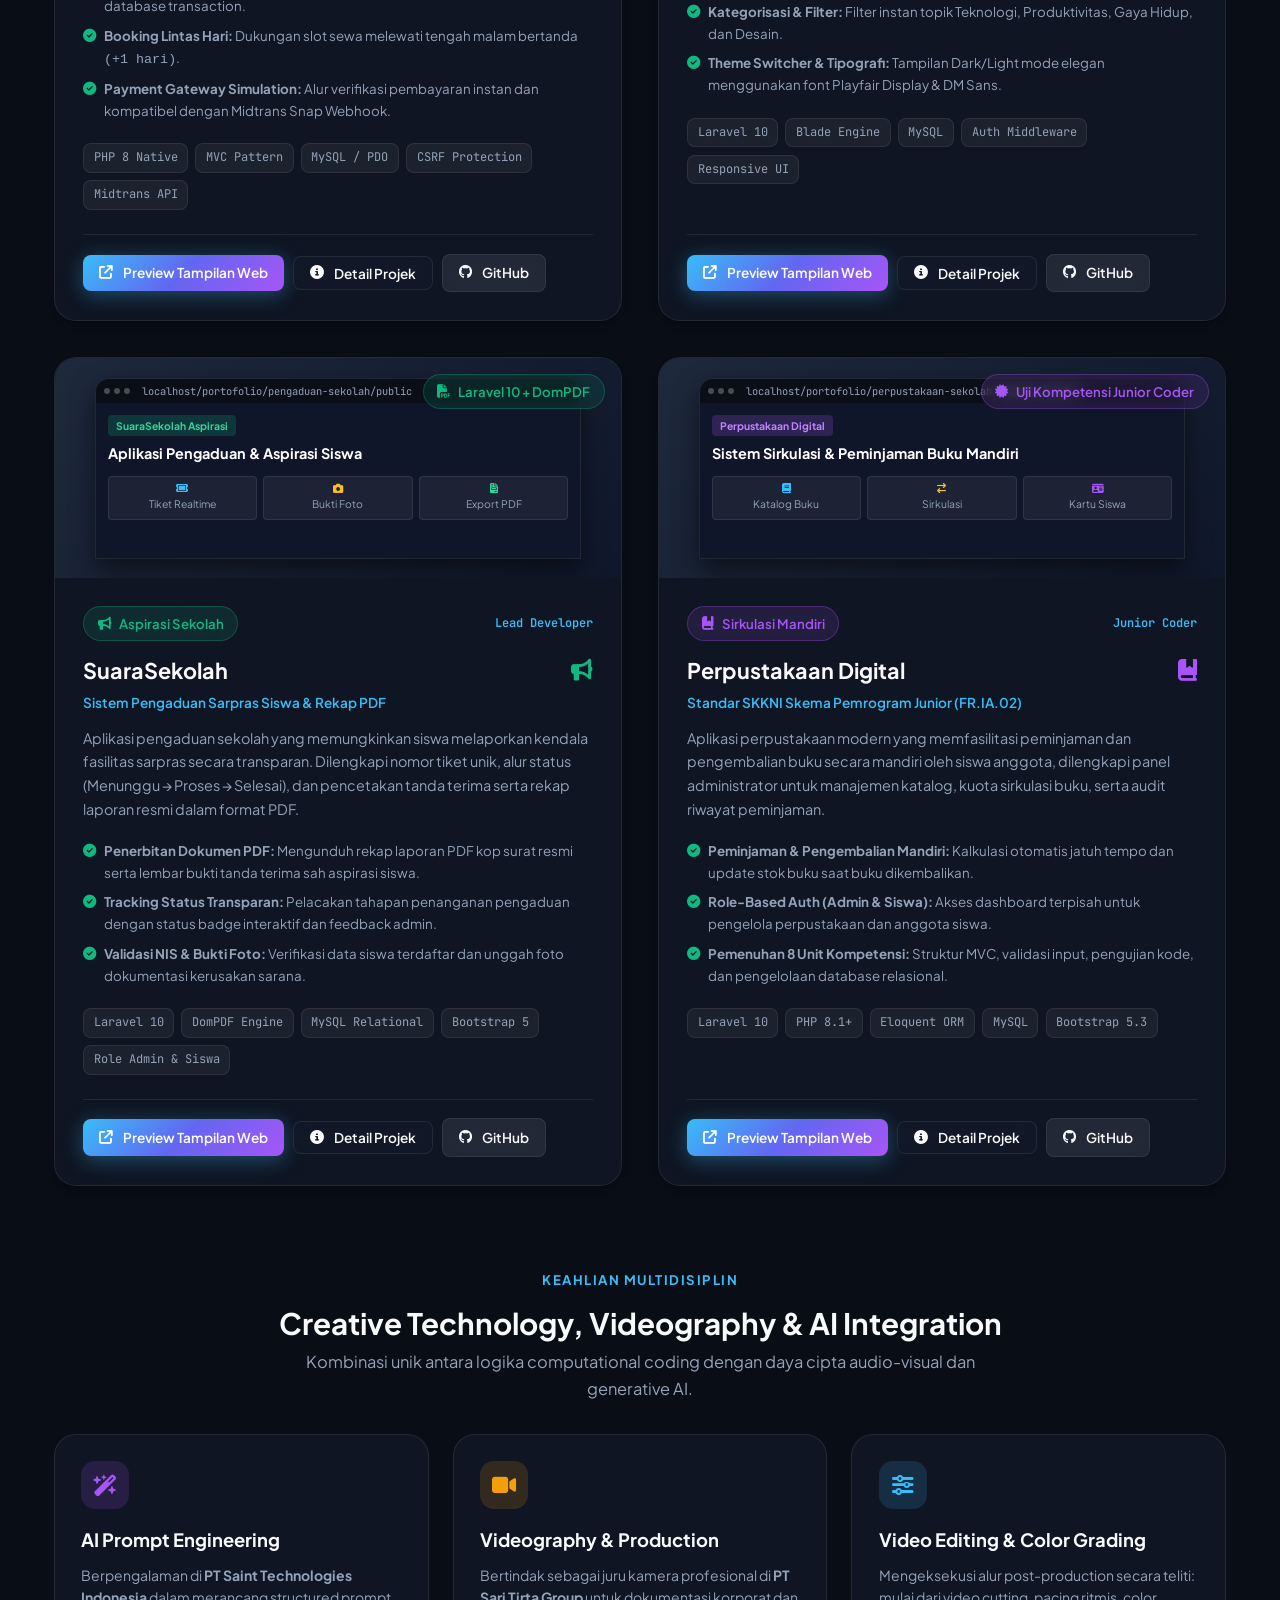
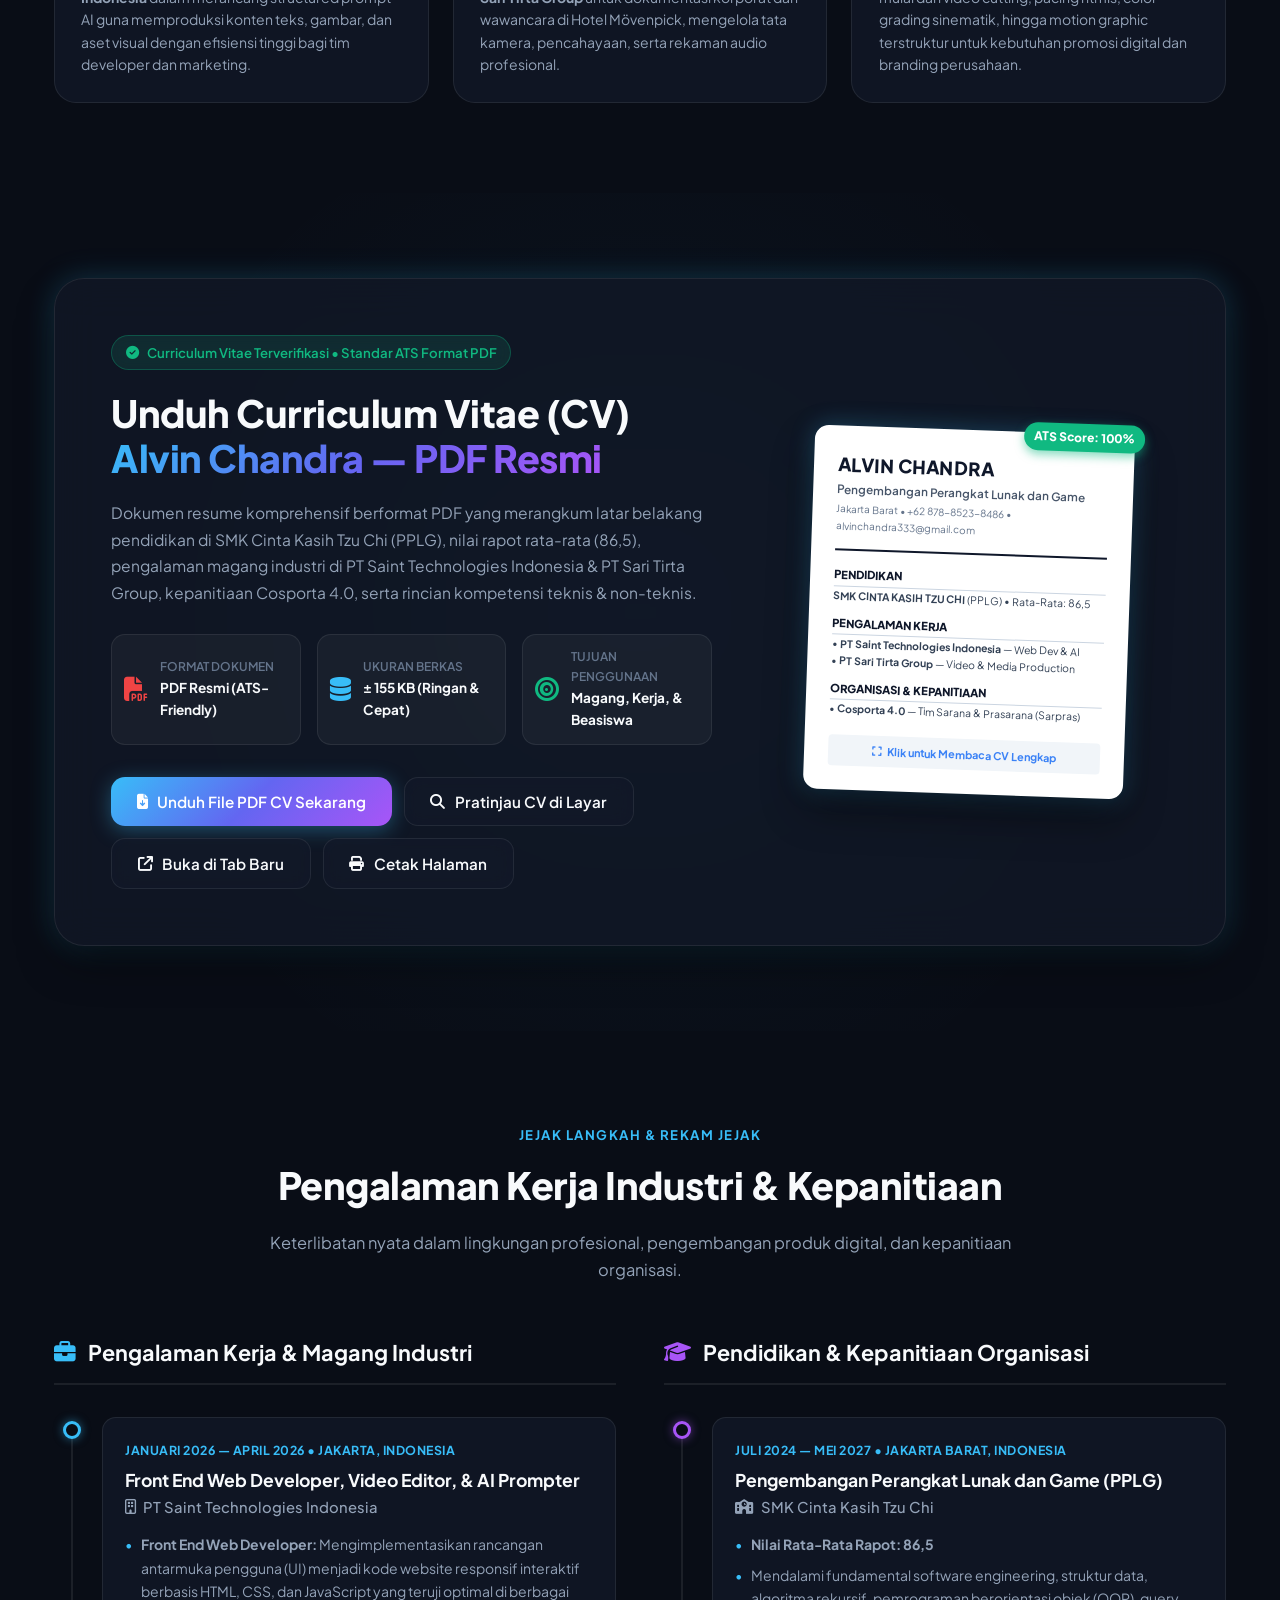
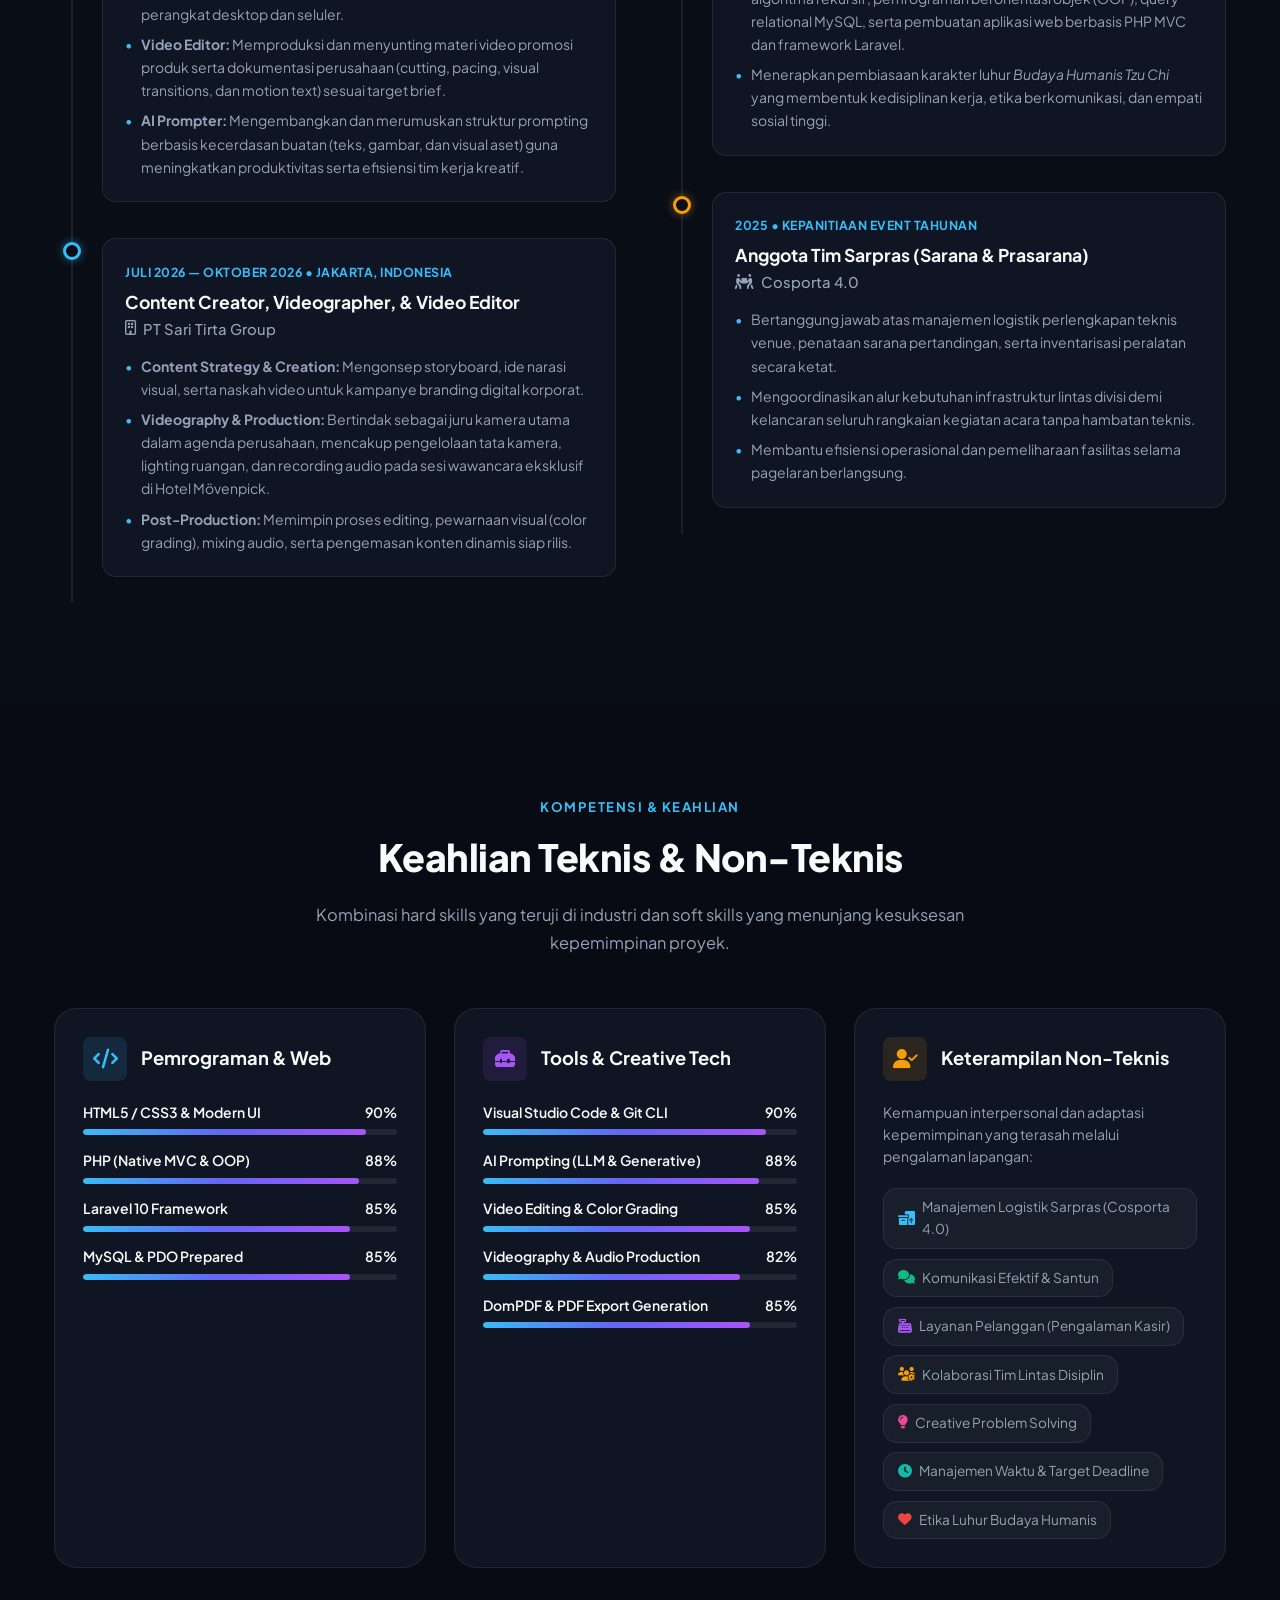
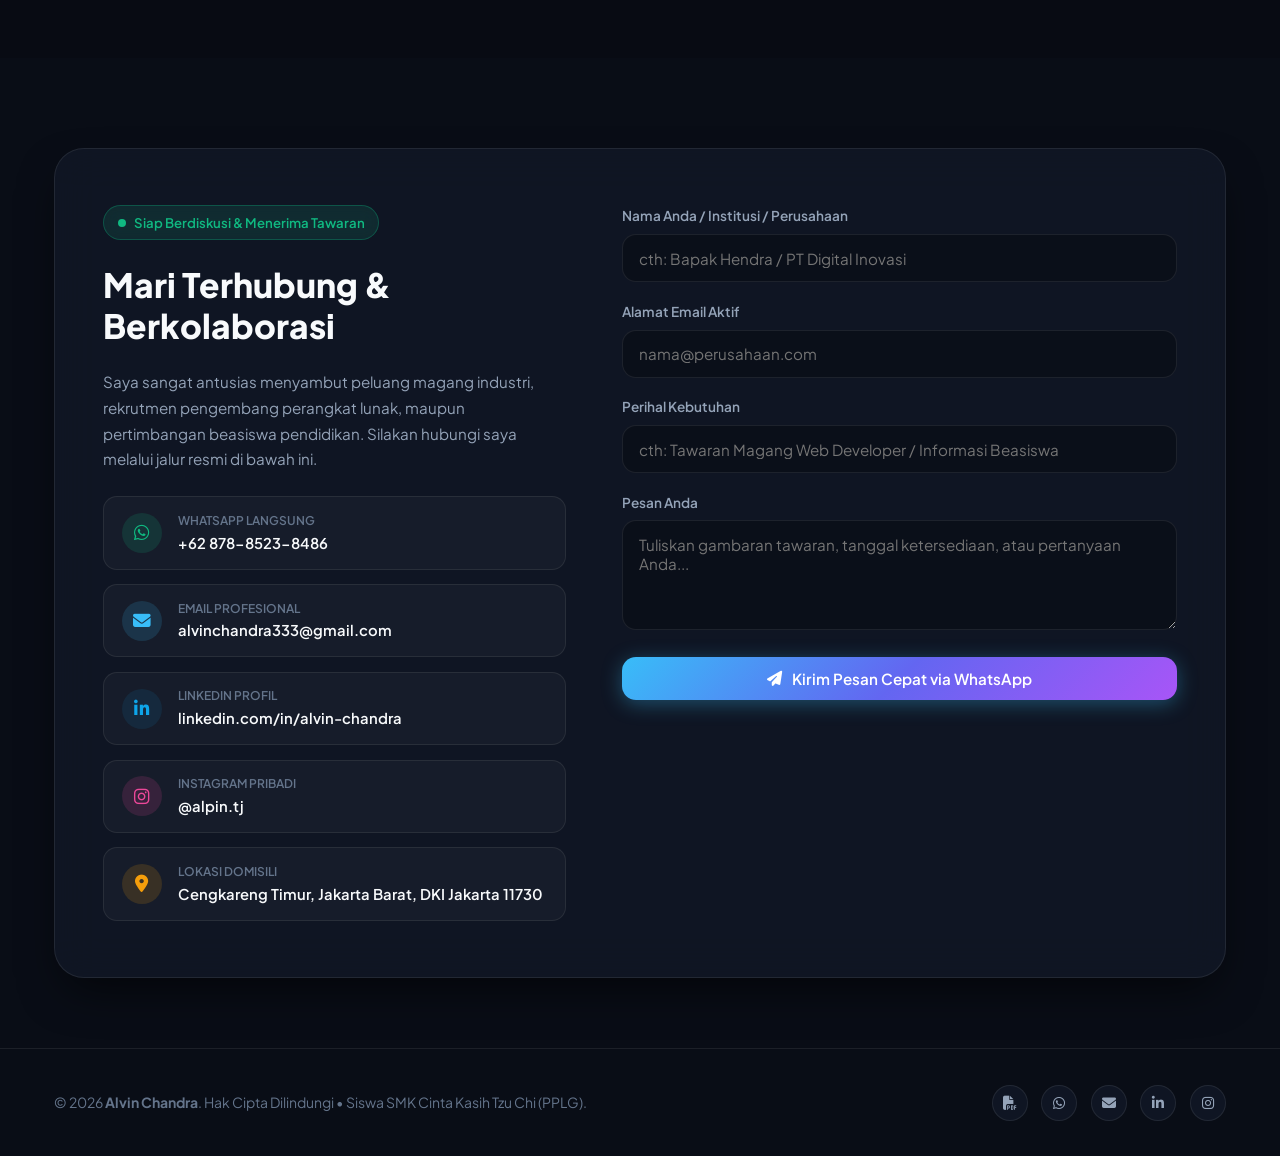
==== commit 07373370: "style: rename preview button text to 'Preview Tampilan Web'" ====
--- a/index.html
+++ b/index.html
@@ -408,8 +408,8 @@
                         </div>
 
                         <div class="project-actions">
-                            <a href="previews/swoosh/index.html" target="_blank" class="btn btn-primary btn-sm" title="Buka Halaman Web Asli Swoosh">
-                                <i class="fa-solid fa-arrow-up-right-from-square"></i> Pratinjau Web Asli
+                            <a href="previews/swoosh/index.html" target="_blank" class="btn btn-primary btn-sm" title="Preview Tampilan Web Swoosh">
+                                <i class="fa-solid fa-arrow-up-right-from-square"></i> Preview Tampilan Web
                             </a>
                             <button type="button" class="btn btn-outline btn-sm" data-open-modal="swoosh">
                                 <i class="fa-solid fa-circle-info"></i> Detail Projek
@@ -488,8 +488,8 @@
                         </div>
 
                         <div class="project-actions">
-                            <a href="previews/ruangbaca/index.html" target="_blank" class="btn btn-primary btn-sm" title="Buka Halaman Web Asli RuangBaca">
-                                <i class="fa-solid fa-arrow-up-right-from-square"></i> Pratinjau Web Asli
+                            <a href="previews/ruangbaca/index.html" target="_blank" class="btn btn-primary btn-sm" title="Preview Tampilan Web RuangBaca">
+                                <i class="fa-solid fa-arrow-up-right-from-square"></i> Preview Tampilan Web
                             </a>
                             <button type="button" class="btn btn-outline btn-sm" data-open-modal="ruangbaca">
                                 <i class="fa-solid fa-circle-info"></i> Detail Projek
@@ -568,8 +568,8 @@
                         </div>
 
                         <div class="project-actions">
-                            <a href="previews/suara-sekolah/index.html" target="_blank" class="btn btn-primary btn-sm" title="Buka Halaman Web Asli SuaraSekolah">
-                                <i class="fa-solid fa-arrow-up-right-from-square"></i> Pratinjau Web Asli
+                            <a href="previews/suara-sekolah/index.html" target="_blank" class="btn btn-primary btn-sm" title="Preview Tampilan Web SuaraSekolah">
+                                <i class="fa-solid fa-arrow-up-right-from-square"></i> Preview Tampilan Web
                             </a>
                             <button type="button" class="btn btn-outline btn-sm" data-open-modal="pengaduan_sekolah">
                                 <i class="fa-solid fa-circle-info"></i> Detail Projek
@@ -648,8 +648,8 @@
                         </div>
 
                         <div class="project-actions">
-                            <a href="previews/perpustakaan/index.html" target="_blank" class="btn btn-primary btn-sm" title="Buka Halaman Web Asli Perpustakaan Digital">
-                                <i class="fa-solid fa-arrow-up-right-from-square"></i> Pratinjau Web Asli
+                            <a href="previews/perpustakaan/index.html" target="_blank" class="btn btn-primary btn-sm" title="Preview Tampilan Web Perpustakaan Digital">
+                                <i class="fa-solid fa-arrow-up-right-from-square"></i> Preview Tampilan Web
                             </a>
                             <button type="button" class="btn btn-outline btn-sm" data-open-modal="perpustakaan_digital">
                                 <i class="fa-solid fa-circle-info"></i> Detail Projek
